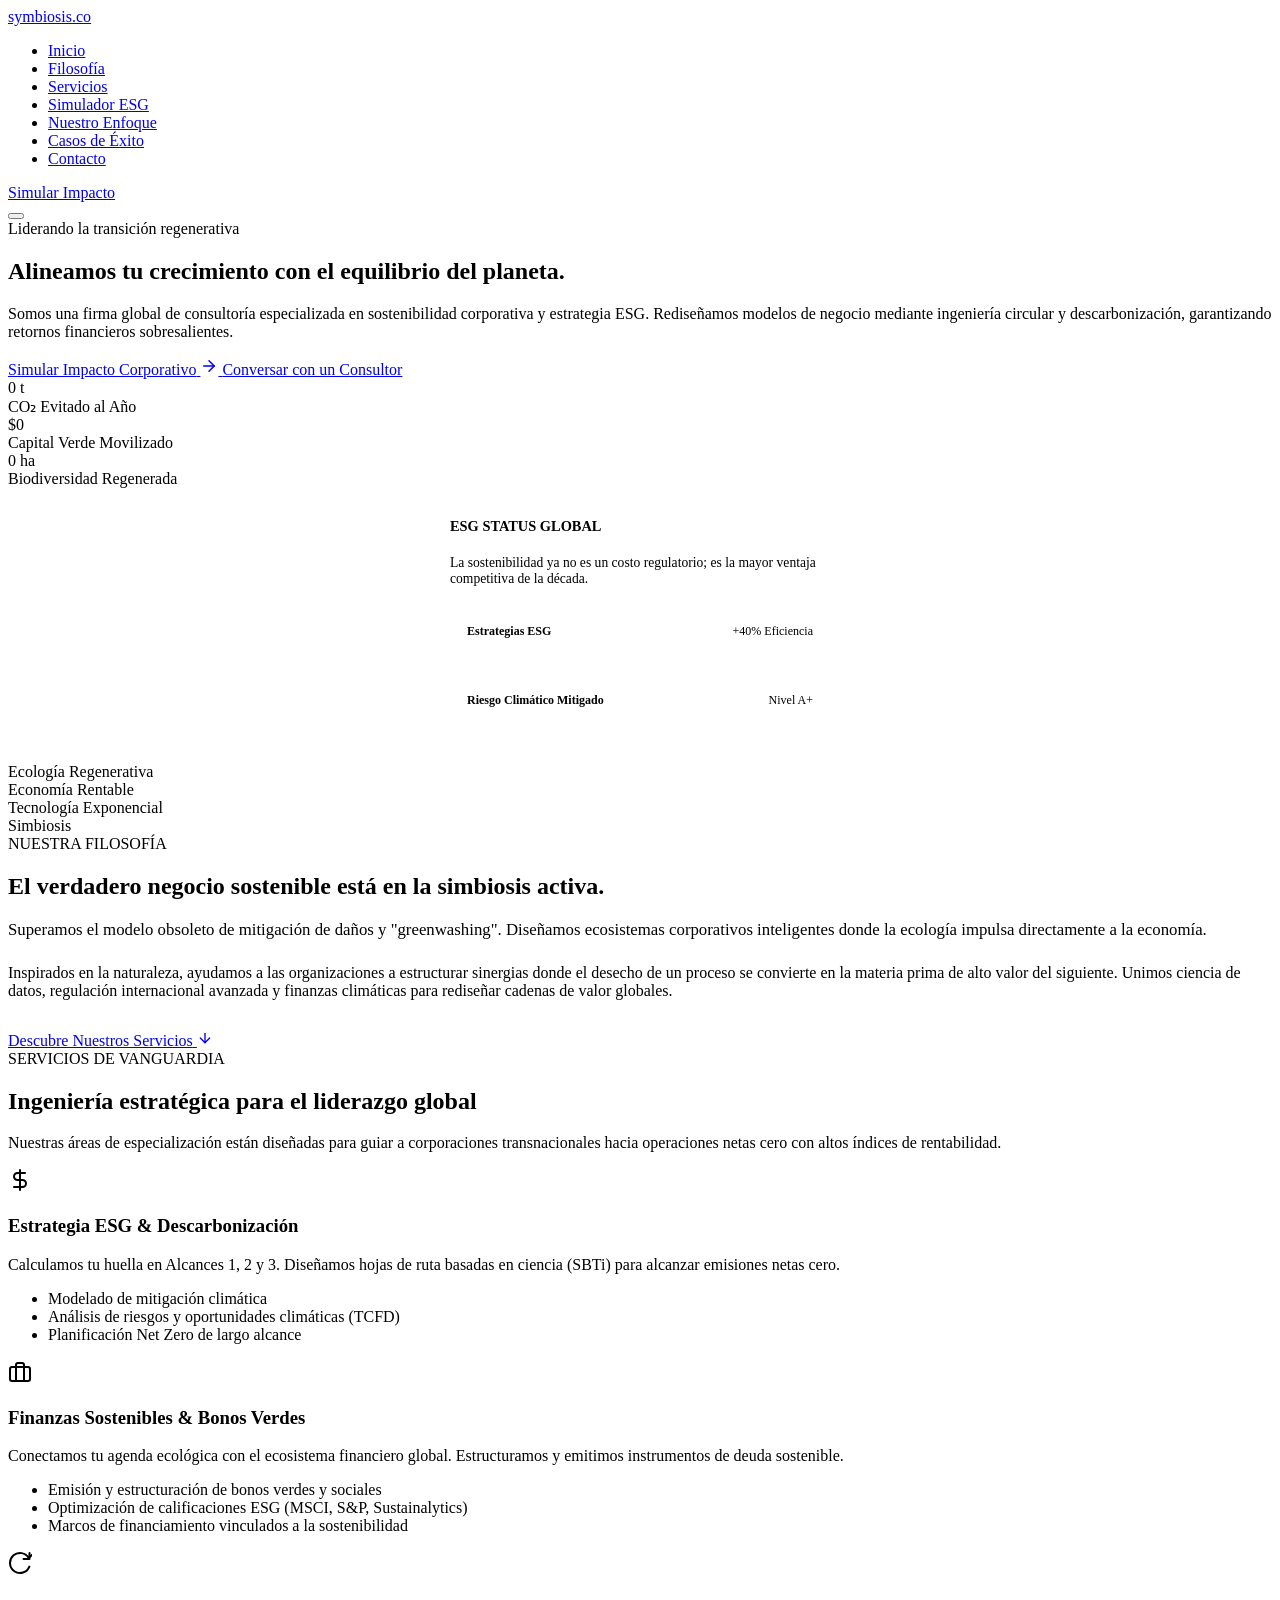
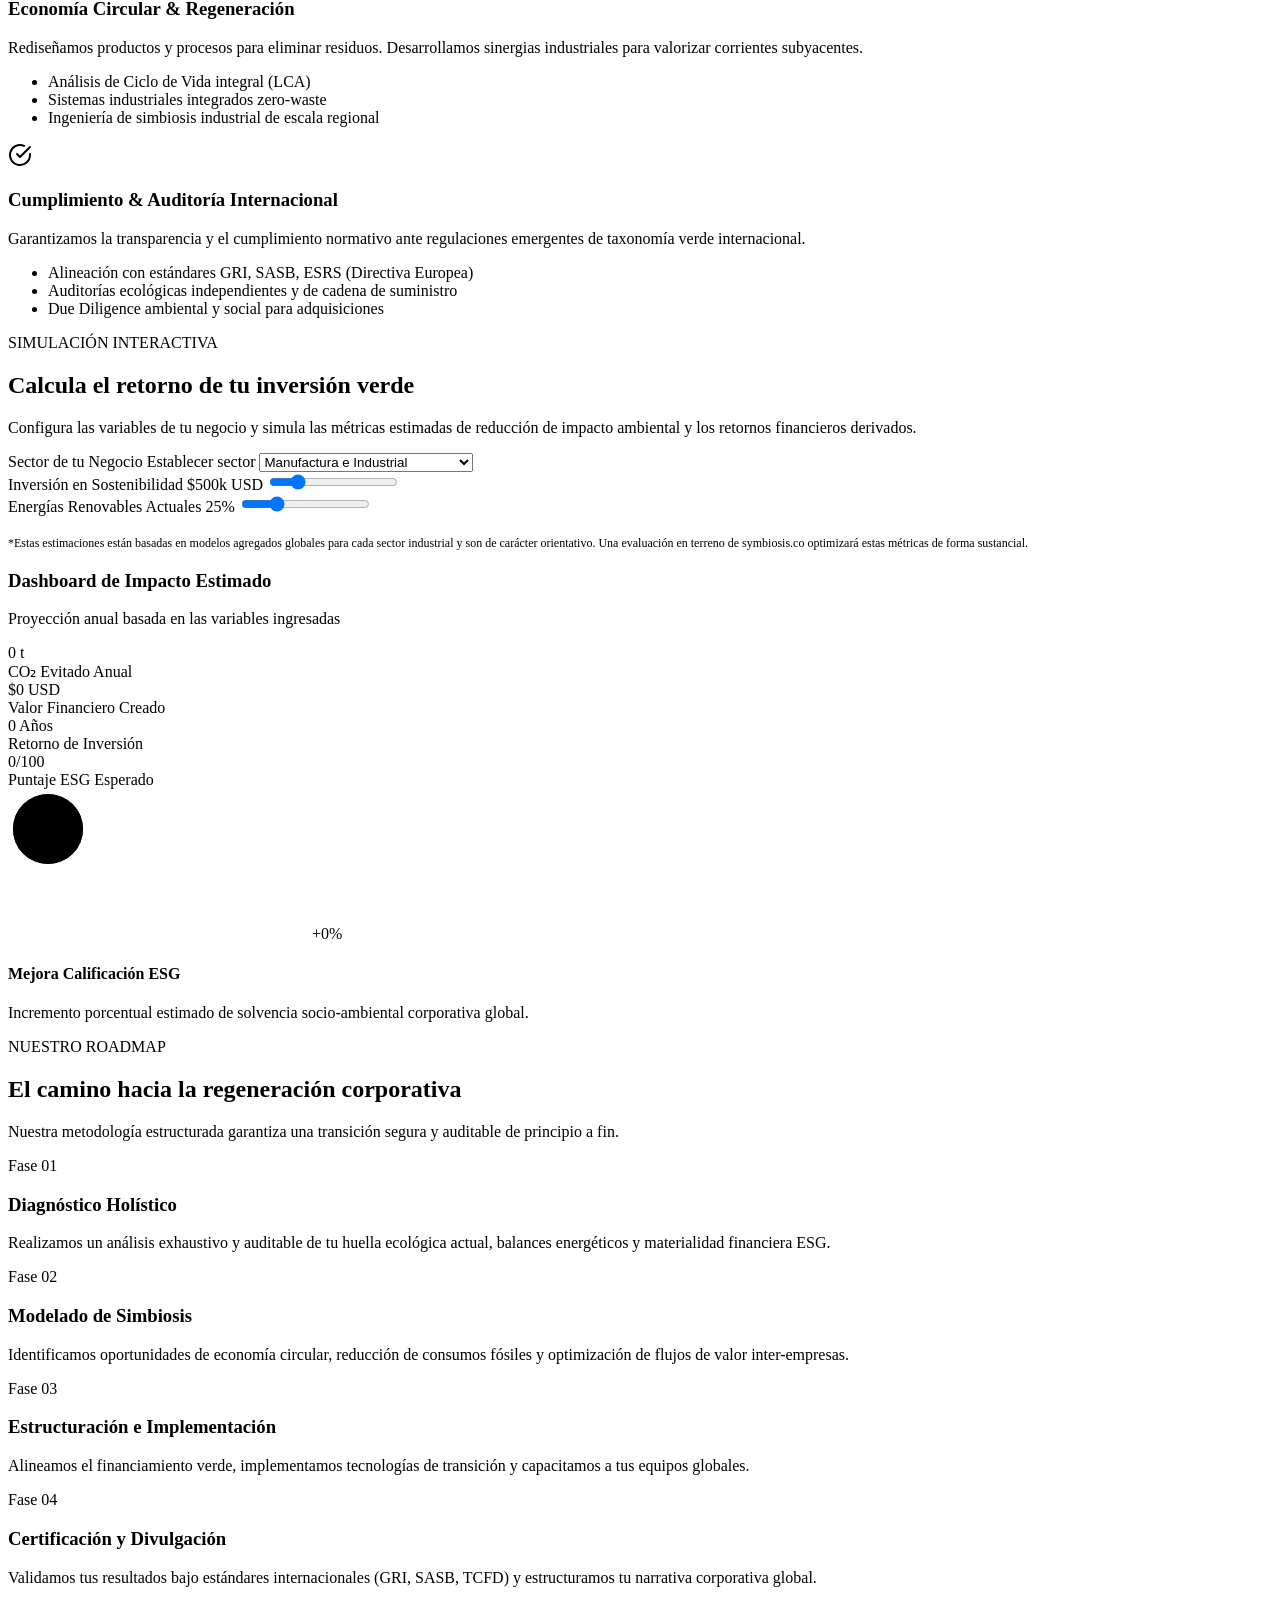
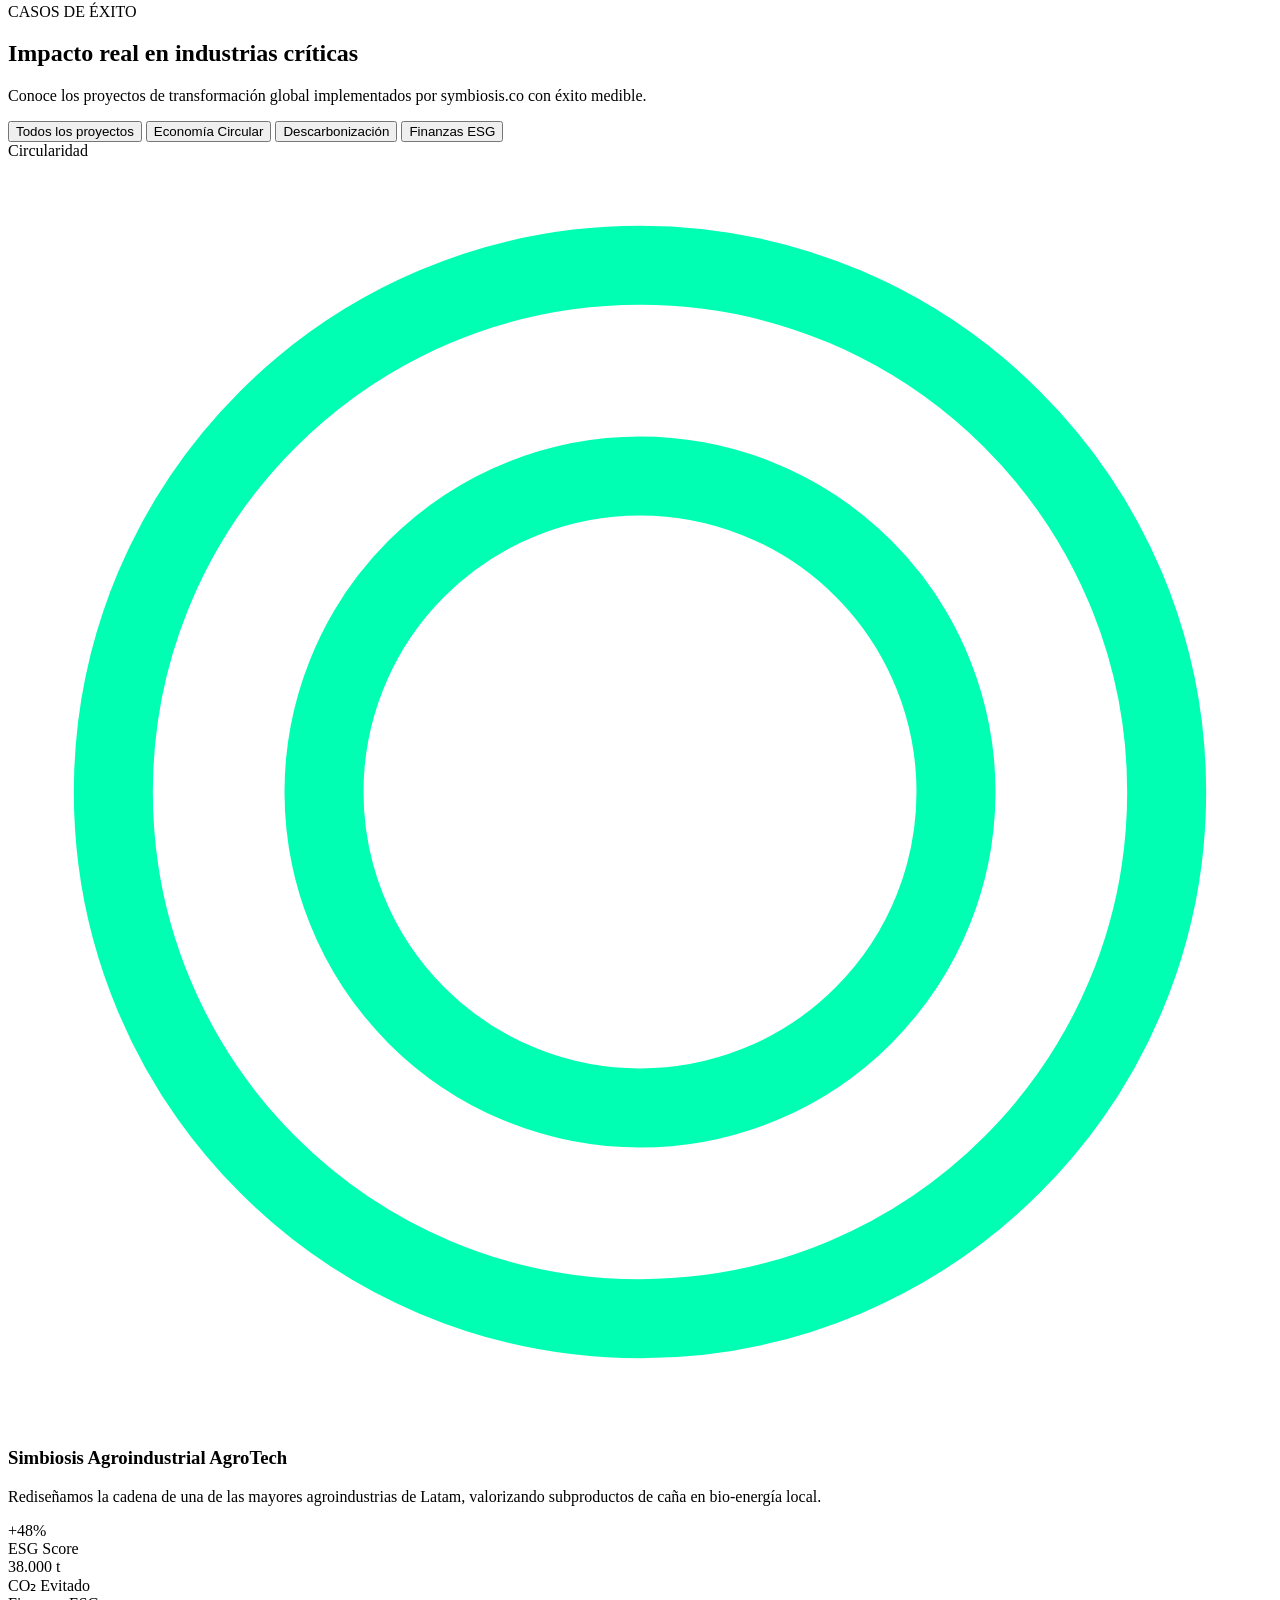
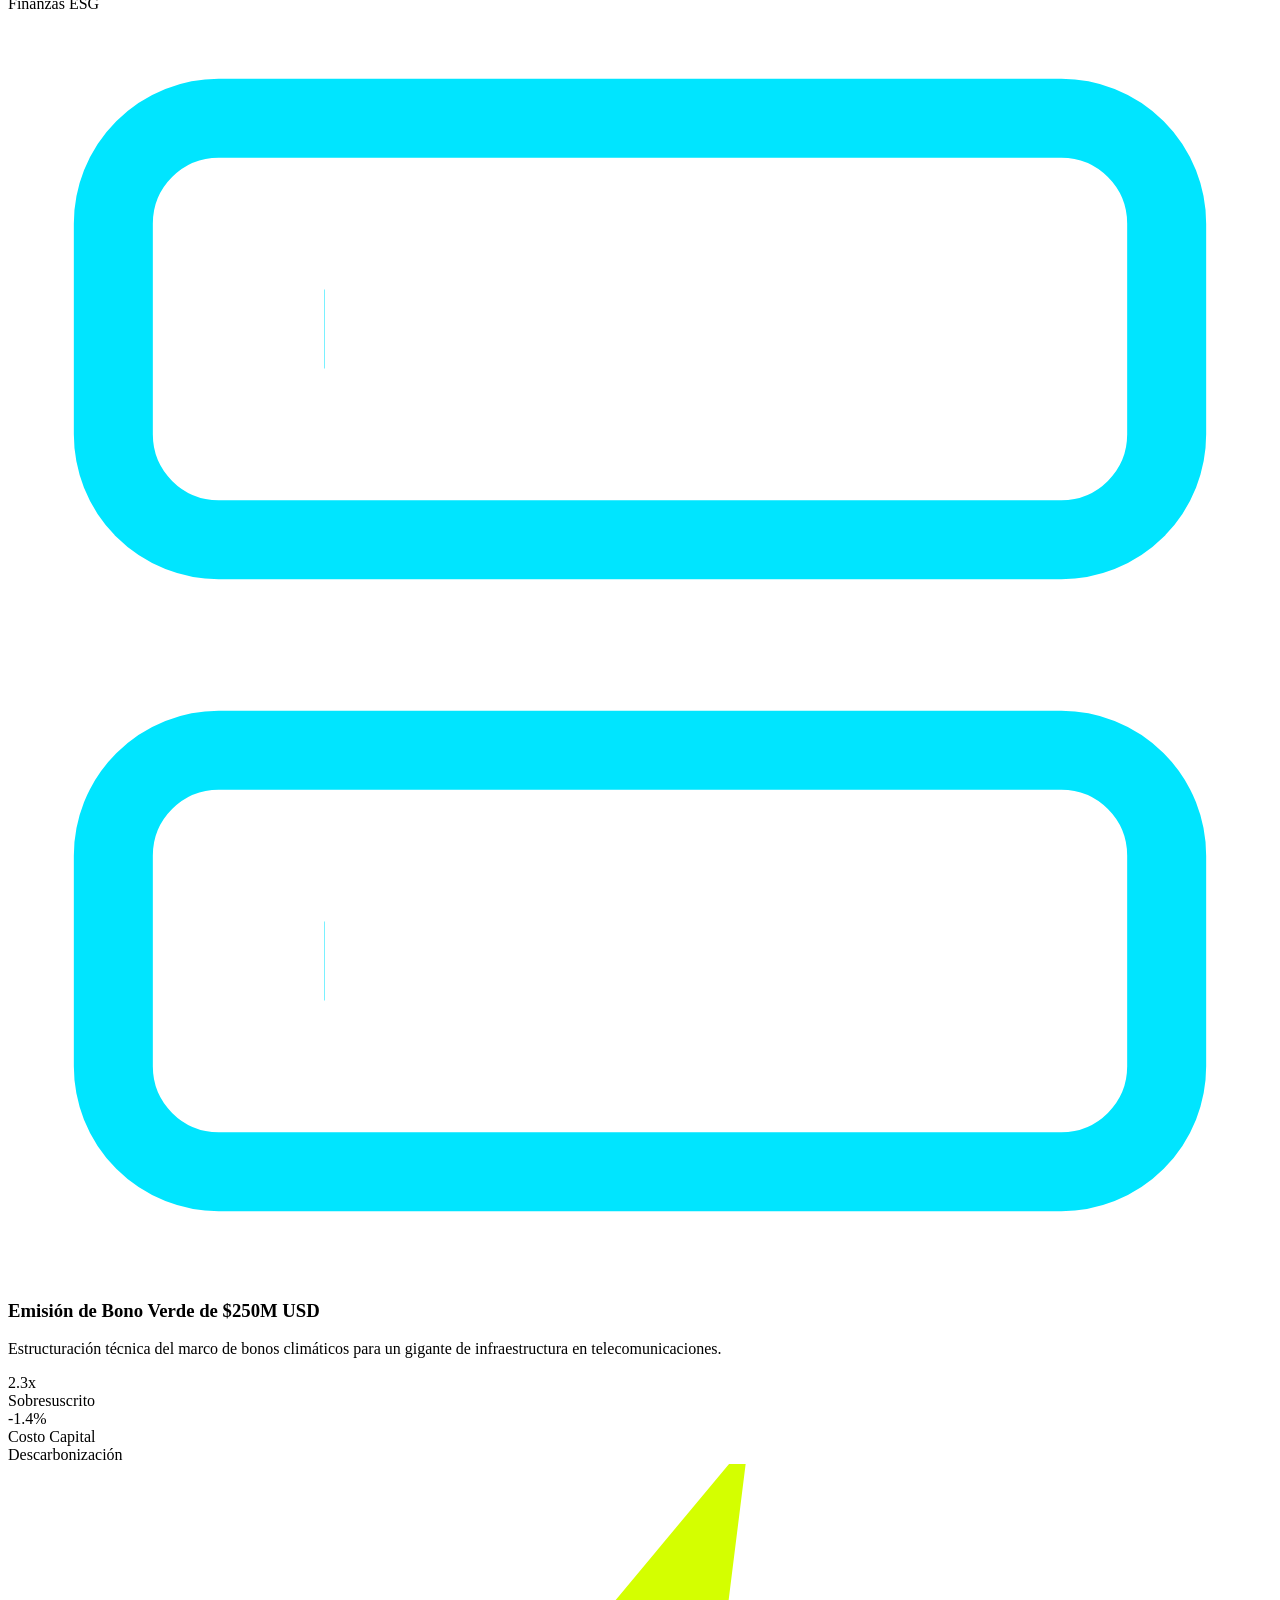
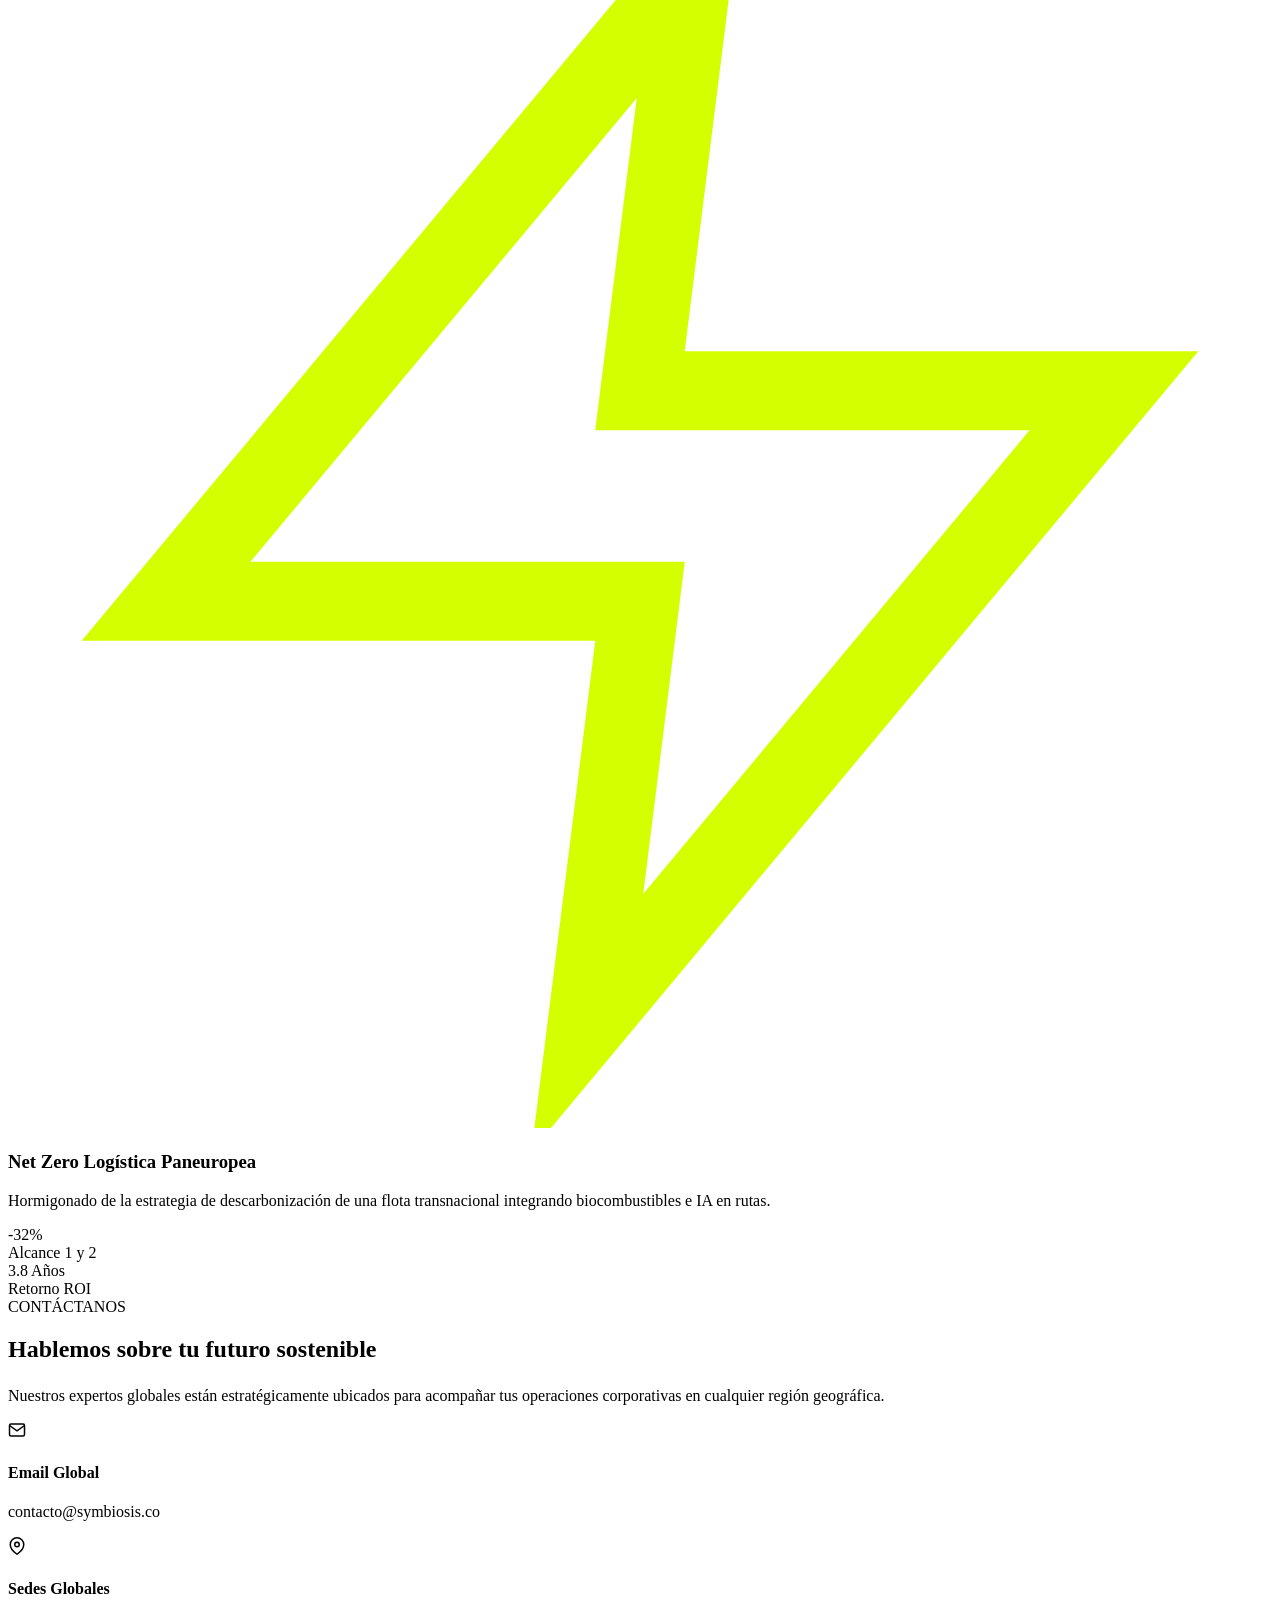
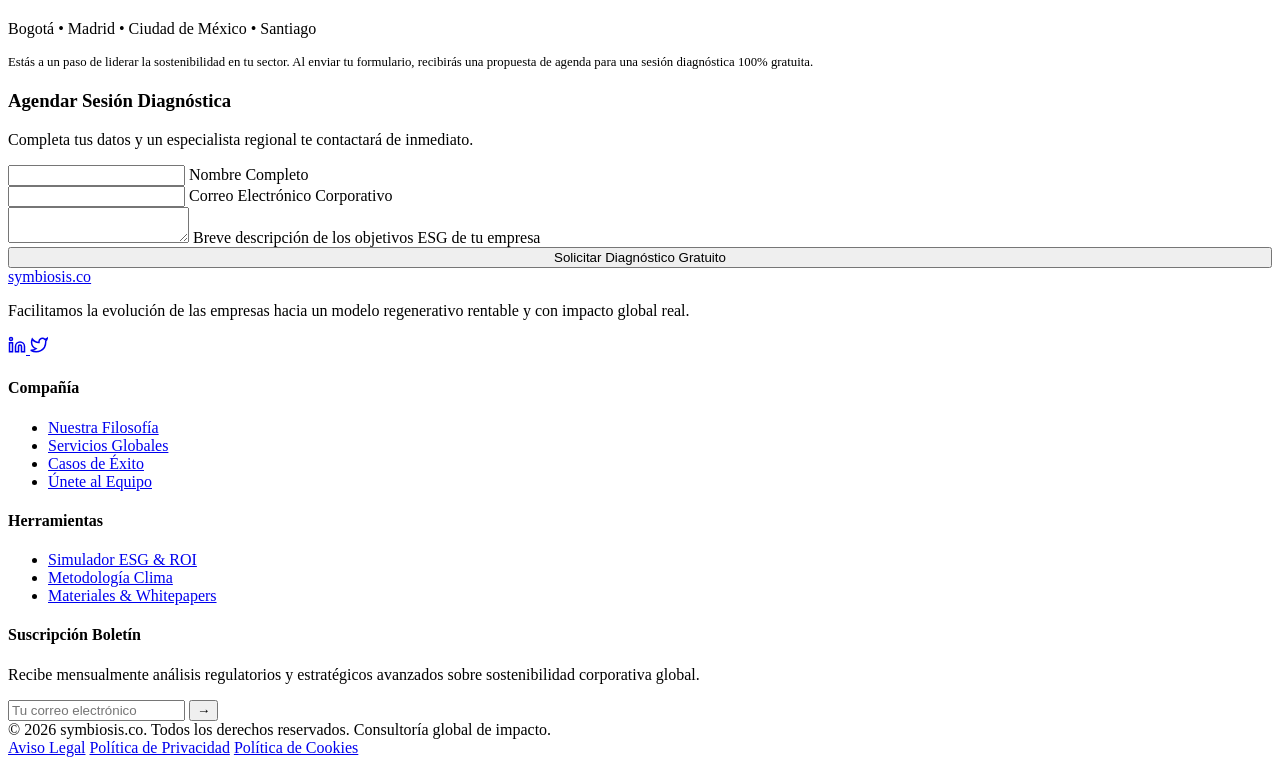
==== index.html @ aa53e1a7 "Carga de index.html via API" ====
<!DOCTYPE html>
<html lang="es">
<head>
    <meta charset="UTF-8">
    <meta name="viewport" content="width=device-width, initial-scale=1.0">
    
    <!-- SEO Meta Tags -->
    <title>symbiosis.co | Consultoría Internacional en Sostenibilidad y Estrategia ESG</title>
    <meta name="description" content="Simbiosis es la consultora internacional líder en sostenibilidad y estrategia ESG. Maximizamos el retorno financiero de tu empresa mientras regeneramos el planeta con soluciones circulares y descarbonización.">
    <meta name="keywords" content="sostenibilidad empresarial, consultoria ESG, descarbonizacion, economia circular, bonos verdes, finanzas sostenibles, huella de carbono, GRI, SASB">
    <meta name="author" content="symbiosis.co">
    <meta name="robots" content="index, follow">

    <!-- Open Graph / Facebook -->
    <meta property="og:type" content="website">
    <meta property="og:url" content="https://symbiosis.co/">
    <meta property="og:title" content="symbiosis.co | Consultoría Internacional en Sostenibilidad y Estrategia ESG">
    <meta property="og:description" content="Alineamos el éxito financiero con el equilibrio ecológico a través de consultoría de sostenibilidad premium, descarbonización y economía circular para empresas líderes.">
    <meta property="og:image" content="images/hero-bg.png">

    <!-- Twitter -->
    <meta property="twitter:card" content="summary_large_image">
    <meta property="twitter:url" content="https://symbiosis.co/">
    <meta property="twitter:title" content="symbiosis.co | Consultoría Internacional en Sostenibilidad y Estrategia ESG">
    <meta property="twitter:description" content="Alineamos el éxito financiero con el equilibrio ecológico a través de consultoría de sostenibilidad premium, descarbonización y economía circular para empresas líderes.">
    <meta property="twitter:image" content="images/hero-bg.png">

    <!-- Stylesheets -->
    <link rel="stylesheet" href="css/style.css">
</head>
<body>

    <!-- Glow background accents for immersive dark mode design -->
    <div class="glow-blur" style="top: 10%; left: -5%;"></div>
    <div class="glow-blur glow-cyan" style="top: 40%; right: -5%;"></div>
    <div class="glow-blur" style="top: 75%; left: 10%;"></div>

    <!-- ==========================================
         HEADER / NAVIGATION
         ========================================== -->
    <header class="header">
        <div class="nav-container">
            <!-- Brand Logo -->
            <a href="#inicio" class="logo" id="nav-logo">
                <div class="logo-icon"></div>
                <div class="logo-text">symbiosis<span>.co</span></div>
            </a>

            <!-- Navigation Links -->
            <nav>
                <ul class="nav-menu">
                    <li><a href="#inicio" class="nav-link active">Inicio</a></li>
                    <li><a href="#filosofia" class="nav-link">Filosofía</a></li>
                    <li><a href="#servicios" class="nav-link">Servicios</a></li>
                    <li><a href="#simulador" class="nav-link">Simulador ESG</a></li>
                    <li><a href="#roadmap" class="nav-link">Nuestro Enfoque</a></li>
                    <li><a href="#casos" class="nav-link">Casos de Éxito</a></li>
                    <li><a href="#contacto" class="nav-link">Contacto</a></li>
                </ul>
            </nav>

            <!-- Actions CTA -->
            <div class="nav-actions">
                <a href="#simulador" class="btn btn-primary btn-nav">Simular Impacto</a>
            </div>

            <!-- Hamburger menu (Mobile toggle) -->
            <button class="menu-toggle" aria-label="Abrir menú de navegación">
                <span></span>
                <span></span>
                <span></span>
            </button>
        </div>
    </header>

    <!-- ==========================================
         HERO SECTION
         ========================================== -->
    <section id="inicio" class="hero">
        <div class="hero-bg"></div>
        <div class="container">
            <div class="hero-grid">
                
                <div class="hero-content">
                    <div class="section-tag">Liderando la transición regenerativa</div>
                    <h1 class="hero-title">Alineamos tu <span>crecimiento</span> con el equilibrio del planeta.</h1>
                    <p class="hero-description">
                        Somos una firma global de consultoría especializada en sostenibilidad corporativa y estrategia ESG. Rediseñamos modelos de negocio mediante ingeniería circular y descarbonización, garantizando retornos financieros sobresalientes.
                    </p>
                    <div class="hero-buttons">
                        <a href="#simulador" class="btn btn-primary">
                            <span>Simular Impacto Corporativo</span>
                            <svg width="18" height="18" viewBox="0 0 24 24" fill="none" stroke="currentColor" stroke-width="2" stroke-linecap="round" stroke-linejoin="round"><line x1="5" y1="12" x2="19" y2="12"></line><polyline points="12 5 19 12 12 19"></polyline></svg>
                        </a>
                        <a href="#contacto" class="btn btn-secondary">Conversar con un Consultor</a>
                    </div>

                    <!-- Real-Time Impact Counters -->
                    <div class="impact-ticker">
                        <div class="ticker-item">
                            <div class="ticker-number" id="count-co2">0 t</div>
                            <div class="ticker-label">CO₂ Evitado al Año</div>
                        </div>
                        <div class="ticker-item">
                            <div class="ticker-number" id="count-invest">$0</div>
                            <div class="ticker-label">Capital Verde Movilizado</div>
                        </div>
                        <div class="ticker-item">
                            <div class="ticker-number" id="count-hectares">0 ha</div>
                            <div class="ticker-label">Biodiversidad Regenerada</div>
                        </div>
                    </div>
                </div>

                <!-- Decorative elements showing a premium, elegant structural capsule -->
                <div style="display: flex; justify-content: center; position: relative;">
                    <div class="glass-card" style="width: 100%; max-width: 380px; padding: 30px; border-color: rgba(0, 255, 179, 0.2);">
                        <div style="display: flex; justify-content: space-between; align-items: center; margin-bottom: 20px;">
                            <span style="font-family: var(--font-subtitle); font-weight: 700; color: var(--primary); font-size: 0.9rem; text-transform: uppercase;">ESG Status Global</span>
                            <span style="width: 8px; height: 8px; background-color: var(--primary); border-radius: 50%; box-shadow: 0 0 10px var(--primary);"></span>
                        </div>
                        <p style="font-size: 0.85rem; margin-bottom: 20px; color: var(--text-muted);">
                            La sostenibilidad ya no es un costo regulatorio; es la mayor ventaja competitiva de la década.
                        </p>
                        <div style="background: rgba(255, 255, 255, 0.02); border: 1px solid rgba(255, 255, 255, 0.05); padding: 16px; border-radius: var(--radius-sm); margin-bottom: 12px;">
                            <div style="display: flex; justify-content: space-between; font-size: 0.75rem; margin-bottom: 4px;">
                                <span style="font-weight: 600;">Estrategias ESG</span>
                                <span style="color: var(--primary);">+40% Eficiencia</span>
                            </div>
                            <div style="height: 4px; background: rgba(255, 255, 255, 0.1); border-radius: 2px;">
                                <div style="height: 100%; width: 85%; background: var(--primary); border-radius: 2px;"></div>
                            </div>
                        </div>
                        <div style="background: rgba(255, 255, 255, 0.02); border: 1px solid rgba(255, 255, 255, 0.05); padding: 16px; border-radius: var(--radius-sm);">
                            <div style="display: flex; justify-content: space-between; font-size: 0.75rem; margin-bottom: 4px;">
                                <span style="font-weight: 600;">Riesgo Climático Mitigado</span>
                                <span style="color: var(--secondary);">Nivel A+</span>
                            </div>
                            <div style="height: 4px; background: rgba(255, 255, 255, 0.1); border-radius: 2px;">
                                <div style="height: 100%; width: 92%; background: var(--secondary); border-radius: 2px;"></div>
                            </div>
                        </div>
                    </div>
                </div>

            </div>
        </div>
    </section>

    <!-- ==========================================
         PHILOSOPHY SECTION
         ========================================== -->
    <section id="filosofia" class="philosophy">
        <div class="container">
            <div class="philosophy-grid">
                
                <!-- Interactive Diagram Grid Column -->
                <div class="philosophy-media">
                    <div class="symbiosis-diagram">
                        <div class="diagram-circle circle-eco">
                            Ecología
                            <span>Regenerativa</span>
                        </div>
                        <div class="diagram-circle circle-econ">
                            Economía
                            <span>Rentable</span>
                        </div>
                        <div class="diagram-circle circle-tech">
                            Tecnología
                            <span>Exponencial</span>
                        </div>
                        <div class="diagram-center">Simbiosis</div>
                    </div>
                </div>

                <!-- Text Content Column -->
                <div>
                    <div class="section-tag">NUESTRA FILOSOFÍA</div>
                    <h2 class="section-title">El verdadero negocio sostenible está en la <span>simbiosis activa</span>.</h2>
                    <p style="font-size: 1.05rem; margin-bottom: 24px; color: var(--text-main);">
                        Superamos el modelo obsoleto de mitigación de daños y "greenwashing". Diseñamos ecosistemas corporativos inteligentes donde la ecología impulsa directamente a la economía.
                    </p>
                    <p style="margin-bottom: 30px;">
                        Inspirados en la naturaleza, ayudamos a las organizaciones a estructurar sinergias donde el desecho de un proceso se convierte en la materia prima de alto valor del siguiente. Unimos ciencia de datos, regulación internacional avanzada y finanzas climáticas para rediseñar cadenas de valor globales.
                    </p>
                    <a href="#servicios" class="btn btn-secondary">
                        <span>Descubre Nuestros Servicios</span>
                        <svg width="16" height="16" viewBox="0 0 24 24" fill="none" stroke="currentColor" stroke-width="2" stroke-linecap="round" stroke-linejoin="round"><line x1="12" y1="5" x2="12" y2="19"></line><polyline points="19 12 12 19 5 12"></polyline></svg>
                    </a>
                </div>

            </div>
        </div>
    </section>

    <!-- ==========================================
         SERVICES SECTION
         ========================================== -->
    <section id="servicios" class="services">
        <div class="container">
            <div class="section-header">
                <div class="section-tag">SERVICIOS DE VANGUARDIA</div>
                <h2 class="section-title">Ingeniería estratégica para el <span>liderazgo global</span></h2>
                <p>Nuestras áreas de especialización están diseñadas para guiar a corporaciones transnacionales hacia operaciones netas cero con altos índices de rentabilidad.</p>
            </div>

            <div class="services-grid">
                
                <!-- Service 1 -->
                <div class="glass-card service-card">
                    <div class="service-icon">
                        <svg width="24" height="24" viewBox="0 0 24 24" fill="none" stroke="currentColor" stroke-width="2" stroke-linecap="round" stroke-linejoin="round"><path d="M12 2v20M17 5H9.5a3.5 3.5 0 0 0 0 7h5a3.5 3.5 0 0 1 0 7H6"></path></svg>
                    </div>
                    <h3>Estrategia ESG & Descarbonización</h3>
                    <p>Calculamos tu huella en Alcances 1, 2 y 3. Diseñamos hojas de ruta basadas en ciencia (SBTi) para alcanzar emisiones netas cero.</p>
                    <ul class="service-features">
                        <li>Modelado de mitigación climática</li>
                        <li>Análisis de riesgos y oportunidades climáticas (TCFD)</li>
                        <li>Planificación Net Zero de largo alcance</li>
                    </ul>
                </div>

                <!-- Service 2 -->
                <div class="glass-card service-card">
                    <div class="service-icon">
                        <svg width="24" height="24" viewBox="0 0 24 24" fill="none" stroke="currentColor" stroke-width="2" stroke-linecap="round" stroke-linejoin="round"><rect x="2" y="7" width="20" height="14" rx="2" ry="2"></rect><path d="M16 21V5a2 2 0 0 0-2-2h-4a2 2 0 0 0-2 2v16"></path></svg>
                    </div>
                    <h3>Finanzas Sostenibles & Bonos Verdes</h3>
                    <p>Conectamos tu agenda ecológica con el ecosistema financiero global. Estructuramos y emitimos instrumentos de deuda sostenible.</p>
                    <ul class="service-features">
                        <li>Emisión y estructuración de bonos verdes y sociales</li>
                        <li>Optimización de calificaciones ESG (MSCI, S&P, Sustainalytics)</li>
                        <li>Marcos de financiamiento vinculados a la sostenibilidad</li>
                    </ul>
                </div>

                <!-- Service 3 -->
                <div class="glass-card service-card">
                    <div class="service-icon">
                        <svg width="24" height="24" viewBox="0 0 24 24" fill="none" stroke="currentColor" stroke-width="2" stroke-linecap="round" stroke-linejoin="round"><path d="M21.5 2v6h-6M21.34 15.57a10 10 0 1 1-.57-8.38l5.67-5.67"></path></svg>
                    </div>
                    <h3>Economía Circular & Regeneración</h3>
                    <p>Rediseñamos productos y procesos para eliminar residuos. Desarrollamos sinergias industriales para valorizar corrientes subyacentes.</p>
                    <ul class="service-features">
                        <li>Análisis de Ciclo de Vida integral (LCA)</li>
                        <li>Sistemas industriales integrados zero-waste</li>
                        <li>Ingeniería de simbiosis industrial de escala regional</li>
                    </ul>
                </div>

                <!-- Service 4 -->
                <div class="glass-card service-card">
                    <div class="service-icon">
                        <svg width="24" height="24" viewBox="0 0 24 24" fill="none" stroke="currentColor" stroke-width="2" stroke-linecap="round" stroke-linejoin="round"><path d="M22 11.08V12a10 10 0 1 1-5.93-9.14"></path><polyline points="22 4 12 14.01 9 11.01"></polyline></svg>
                    </div>
                    <h3>Cumplimiento & Auditoría Internacional</h3>
                    <p>Garantizamos la transparencia y el cumplimiento normativo ante regulaciones emergentes de taxonomía verde internacional.</p>
                    <ul class="service-features">
                        <li>Alineación con estándares GRI, SASB, ESRS (Directiva Europea)</li>
                        <li>Auditorías ecológicas independientes y de cadena de suministro</li>
                        <li>Due Diligence ambiental y social para adquisiciones</li>
                    </ul>
                </div>

            </div>
        </div>
    </section>

    <!-- ==========================================
         ESG INTERACTIVE SIMULATOR SECTION
         ========================================== -->
    <section id="simulador" class="simulator">
        <div class="container">
            <div class="section-header">
                <div class="section-tag">SIMULACIÓN INTERACTIVA</div>
                <h2 class="section-title">Calcula el retorno de tu <span>inversión verde</span></h2>
                <p>Configura las variables de tu negocio y simula las métricas estimadas de reducción de impacto ambiental y los retornos financieros derivados.</p>
            </div>

            <div class="simulator-container">
                
                <!-- Controls Column -->
                <div class="sim-controls">
                    
                    <!-- Control 1: Industry Select -->
                    <div class="sim-group">
                        <label class="sim-label" for="sim-sector">
                            <span>Sector de tu Negocio</span>
                            <span>Establecer sector</span>
                        </label>
                        <select id="sim-sector" class="sim-select">
                            <option value="manufacturing">Agroindustria & Alimentos</option>
                            <option value="technology">Tecnología & Servicios de Datos</option>
                            <option value="agriculture" selected>Manufactura e Industrial</option>
                            <option value="finance">Banca & Servicios Financieros</option>
                        </select>
                    </div>

                    <!-- Control 2: Annual Budget Slider -->
                    <div class="sim-group">
                        <label class="sim-label" for="sim-presupuesto">
                            <span>Inversión en Sostenibilidad</span>
                            <span id="val-presupuesto">$500k USD</span>
                        </label>
                        <input type="range" id="sim-presupuesto" min="50000" max="2500000" step="50000" value="500000" class="sim-slider">
                    </div>

                    <!-- Control 3: Current Renewable percentage -->
                    <div class="sim-group">
                        <label class="sim-label" for="sim-energia">
                            <span>Energías Renovables Actuales</span>
                            <span id="val-energia">25%</span>
                        </label>
                        <input type="range" id="sim-energia" min="0" max="100" step="5" value="25" class="sim-slider">
                    </div>

                    <p style="font-size: 0.75rem; color: var(--text-muted); margin-top: 20px;">
                        *Estas estimaciones están basadas en modelos agregados globales para cada sector industrial y son de carácter orientativo. Una evaluación en terreno de symbiosis.co optimizará estas métricas de forma sustancial.
                    </p>
                </div>

                <!-- Dashboard Outputs Column -->
                <div class="sim-results">
                    <div class="dashboard-card">
                        
                        <div class="dash-header">
                            <h3>Dashboard de Impacto Estimado</h3>
                            <p>Proyección anual basada en las variables ingresadas</p>
                        </div>

                        <!-- Results Grid -->
                        <div class="dash-grid">
                            <div class="dash-item">
                                <div class="dash-val" id="res-co2">0 t</div>
                                <div class="dash-lbl">CO₂ Evitado Anual</div>
                            </div>
                            <div class="dash-item">
                                <div class="dash-val dash-val-accent" id="res-roi">$0 USD</div>
                                <div class="dash-lbl">Valor Financiero Creado</div>
                            </div>
                            <div class="dash-item">
                                <div class="dash-val" id="res-payback">0 Años</div>
                                <div class="dash-lbl">Retorno de Inversión</div>
                            </div>
                            <div class="dash-item">
                                <div class="dash-val dash-val-accent" id="res-esg">0/100</div>
                                <div class="dash-lbl">Puntaje ESG Esperado</div>
                            </div>
                        </div>

                        <!-- Radial visual indicator -->
                        <div class="dash-graph-container">
                            <div class="radial-progress">
                                <svg>
                                    <circle class="radial-bg" cx="40" cy="40" r="35"></circle>
                                    <circle class="radial-fg" id="radial-progress-circle" cx="40" cy="40" r="35" stroke-dasharray="219.9" stroke-dashoffset="100"></circle>
                                </svg>
                                <span class="radial-text" id="radial-value">+0%</span>
                            </div>
                            <div class="radial-desc">
                                <h4>Mejora Calificación ESG</h4>
                                <p>Incremento porcentual estimado de solvencia socio-ambiental corporativa global.</p>
                            </div>
                        </div>

                    </div>
                </div>

            </div>
        </div>
    </section>

    <!-- ==========================================
         METHODOLOGY SECTION
         ========================================== -->
    <section id="roadmap" class="methodology">
        <div class="container">
            <div class="section-header">
                <div class="section-tag">NUESTRO ROADMAP</div>
                <h2 class="section-title">El camino hacia la <span>regeneración corporativa</span></h2>
                <p>Nuestra metodología estructurada garantiza una transición segura y auditable de principio a fin.</p>
            </div>

            <div class="roadmap">
                
                <!-- Step 1 -->
                <div class="roadmap-step">
                    <span class="step-num">Fase 01</span>
                    <div class="step-card">
                        <h3>Diagnóstico Holístico</h3>
                        <p>Realizamos un análisis exhaustivo y auditable de tu huella ecológica actual, balances energéticos y materialidad financiera ESG.</p>
                    </div>
                </div>

                <!-- Step 2 -->
                <div class="roadmap-step">
                    <span class="step-num">Fase 02</span>
                    <div class="step-card">
                        <h3>Modelado de Simbiosis</h3>
                        <p>Identificamos oportunidades de economía circular, reducción de consumos fósiles y optimización de flujos de valor inter-empresas.</p>
                    </div>
                </div>

                <!-- Step 3 -->
                <div class="roadmap-step">
                    <span class="step-num">Fase 03</span>
                    <div class="step-card">
                        <h3>Estructuración e Implementación</h3>
                        <p>Alineamos el financiamiento verde, implementamos tecnologías de transición y capacitamos a tus equipos globales.</p>
                    </div>
                </div>

                <!-- Step 4 -->
                <div class="roadmap-step">
                    <span class="step-num">Fase 04</span>
                    <div class="step-card">
                        <h3>Certificación y Divulgación</h3>
                        <p>Validamos tus resultados bajo estándares internacionales (GRI, SASB, TCFD) y estructuramos tu narrativa corporativa global.</p>
                    </div>
                </div>

            </div>
        </div>
    </section>

    <!-- ==========================================
         CASE STUDIES SECTION
         ========================================== -->
    <section id="casos" class="cases">
        <div class="container">
            <div class="section-header">
                <div class="section-tag">CASOS DE ÉXITO</div>
                <h2 class="section-title">Impacto real en <span>industrias críticas</span></h2>
                <p>Conoce los proyectos de transformación global implementados por symbiosis.co con éxito medible.</p>
            </div>

            <!-- Portfolio filter buttons -->
            <div class="portfolio-filter">
                <button class="filter-btn active" data-filter="all">Todos los proyectos</button>
                <button class="filter-btn" data-filter="circular">Economía Circular</button>
                <button class="filter-btn" data-filter="descarbonizacion">Descarbonización</button>
                <button class="filter-btn" data-filter="finanzas">Finanzas ESG</button>
            </div>

            <div class="cases-grid">
                
                <!-- Case 1 -->
                <div class="glass-card case-card" data-category="circular">
                    <div class="case-image">
                        <span class="case-tag">Circularidad</span>
                        <!-- Custom Inline SVG decoration -->
                        <svg viewBox="0 0 24 24" fill="none" stroke="#00ffb3" stroke-width="1.5"><path d="M12 22c5.523 0 10-4.477 10-10S17.523 2 12 2 2 6.477 2 12s4.477 10 10 10z"></path><path d="M12 18a6 6 0 1 0 0-12 6 6 0 0 0 0 12z"></path></svg>
                    </div>
                    <div class="case-body">
                        <h3>Simbiosis Agroindustrial AgroTech</h3>
                        <p>Rediseñamos la cadena de una de las mayores agroindustrias de Latam, valorizando subproductos de caña en bio-energía local.</p>
                        <div class="case-stats">
                            <div>
                                <div class="case-stat-val">+48%</div>
                                <div class="case-stat-lbl">ESG Score</div>
                            </div>
                            <div>
                                <div class="case-stat-val">38.000 t</div>
                                <div class="case-stat-lbl">CO₂ Evitado</div>
                            </div>
                        </div>
                    </div>
                </div>

                <!-- Case 2 -->
                <div class="glass-card case-card" data-category="finanzas">
                    <div class="case-image">
                        <span class="case-tag">Finanzas ESG</span>
                        <svg viewBox="0 0 24 24" fill="none" stroke="#00e5ff" stroke-width="1.5"><rect x="2" y="2" width="20" height="8" rx="2" ry="2"></rect><rect x="2" y="14" width="20" height="8" rx="2" ry="2"></rect><line x1="6" y1="6" x2="6.01" y2="6"></line><line x1="6" y1="18" x2="6.01" y2="18"></line></svg>
                    </div>
                    <div class="case-body">
                        <h3>Emisión de Bono Verde de $250M USD</h3>
                        <p>Estructuración técnica del marco de bonos climáticos para un gigante de infraestructura en telecomunicaciones.</p>
                        <div class="case-stats">
                            <div>
                                <div class="case-stat-val">2.3x</div>
                                <div class="case-stat-lbl">Sobresuscrito</div>
                            </div>
                            <div>
                                <div class="case-stat-val">-1.4%</div>
                                <div class="case-stat-lbl">Costo Capital</div>
                            </div>
                        </div>
                    </div>
                </div>

                <!-- Case 3 -->
                <div class="glass-card case-card" data-category="descarbonizacion">
                    <div class="case-image">
                        <span class="case-tag">Descarbonización</span>
                        <svg viewBox="0 0 24 24" fill="none" stroke="#d4ff00" stroke-width="1.5"><path d="M13 2L3 14h9l-1 8 10-12h-9l1-8z"></path></svg>
                    </div>
                    <div class="case-body">
                        <h3>Net Zero Logística Paneuropea</h3>
                        <p>Hormigonado de la estrategia de descarbonización de una flota transnacional integrando biocombustibles e IA en rutas.</p>
                        <div class="case-stats">
                            <div>
                                <div class="case-stat-val">-32%</div>
                                <div class="case-stat-lbl">Alcance 1 y 2</div>
                            </div>
                            <div>
                                <div class="case-stat-val">3.8 Años</div>
                                <div class="case-stat-lbl">Retorno ROI</div>
                            </div>
                        </div>
                    </div>
                </div>

            </div>
        </div>
    </section>

    <!-- ==========================================
         CONTACT & NEWSLETTER SECTION
         ========================================== -->
    <section id="contacto" class="contact">
        <div class="container">
            <div class="contact-grid">
                
                <!-- Left Column: Contact details -->
                <div class="contact-info">
                    <div>
                        <div class="section-tag">CONTÁCTANOS</div>
                        <h2 class="section-title" style="margin-bottom: 24px;">Hablemos sobre tu <span>futuro sostenible</span></h2>
                        <p>Nuestros expertos globales están estratégicamente ubicados para acompañar tus operaciones corporativas en cualquier región geográfica.</p>
                    </div>

                    <div class="contact-details">
                        
                        <div class="info-item">
                            <div class="info-icon">
                                <svg width="18" height="18" viewBox="0 0 24 24" fill="none" stroke="currentColor" stroke-width="2"><path d="M4 4h16c1.1 0 2 .9 2 2v12c0 1.1-.9 2-2 2H4c-1.1 0-2-.9-2-2V6c0-1.1.9-2 2-2z"></path><polyline points="22,6 12,13 2,6"></polyline></svg>
                            </div>
                            <div class="info-text">
                                <h4>Email Global</h4>
                                <p>contacto@symbiosis.co</p>
                            </div>
                        </div>

                        <div class="info-item">
                            <div class="info-icon">
                                <svg width="18" height="18" viewBox="0 0 24 24" fill="none" stroke="currentColor" stroke-width="2"><path d="M21 10c0 7-9 13-9 13s-9-6-9-13a9 9 0 0 1 18 0z"></path><circle cx="12" cy="10" r="3"></circle></svg>
                            </div>
                            <div class="info-text">
                                <h4>Sedes Globales</h4>
                                <p>Bogotá • Madrid • Ciudad de México • Santiago</p>
                            </div>
                        </div>

                    </div>
                    
                    <p style="font-size: 0.8rem; color: var(--text-muted); line-height: 1.4;">
                        Estás a un paso de liderar la sostenibilidad en tu sector. Al enviar tu formulario, recibirás una propuesta de agenda para una sesión diagnóstica 100% gratuita.
                    </p>
                </div>

                <!-- Right Column: Interactive Form -->
                <div>
                    <div class="contact-form-container">
                        <h3 class="form-title">Agendar Sesión Diagnóstica</h3>
                        <p class="form-desc">Completa tus datos y un especialista regional te contactará de inmediato.</p>
                        
                        <form id="contact-form" novalidate>
                            
                            <!-- Input: Name -->
                            <div class="form-group">
                                <input type="text" id="form-name" class="form-control" placeholder=" " required minlength="3">
                                <label class="form-label" for="form-name">Nombre Completo</label>
                            </div>

                            <!-- Input: Email -->
                            <div class="form-group">
                                <input type="email" id="form-email" class="form-control" placeholder=" " required>
                                <label class="form-label" for="form-email">Correo Electrónico Corporativo</label>
                            </div>

                            <!-- Input: Message -->
                            <div class="form-group">
                                <textarea id="form-message" class="form-control" placeholder=" " required minlength="10"></textarea>
                                <label class="form-label" for="form-message">Breve descripción de los objetivos ESG de tu empresa</label>
                            </div>

                            <button type="submit" class="btn btn-primary" style="width: 100%;">
                                <span>Solicitar Diagnóstico Gratuito</span>
                            </button>

                            <!-- Form Feedback area -->
                            <div id="form-feedback" class="form-feedback"></div>

                        </form>
                    </div>
                </div>

            </div>
        </div>
    </section>

    <!-- ==========================================
         FOOTER
         ========================================== -->
    <footer class="footer">
        <div class="container">
            <div class="footer-grid">
                
                <!-- Brand information -->
                <div class="footer-brand">
                    <a href="#inicio" class="logo" style="margin-bottom: 20px;">
                        <div class="logo-icon"></div>
                        <div class="logo-text">symbiosis<span>.co</span></div>
                    </a>
                    <p>Facilitamos la evolución de las empresas hacia un modelo regenerativo rentable y con impacto global real.</p>
                    <div class="social-links">
                        <a href="https://linkedin.com" class="social-link" aria-label="LinkedIn" target="_blank" rel="noopener">
                            <svg width="18" height="18" viewBox="0 0 24 24" fill="none" stroke="currentColor" stroke-width="2"><path d="M16 8a6 6 0 0 1 6 6v7h-4v-7a2 2 0 0 0-2-2 2 2 0 0 0-2 2v7h-4v-7a6 6 0 0 1 6-6z"></path><rect x="2" y="9" width="4" height="12"></rect><circle cx="4" cy="4" r="2"></circle></svg>
                        </a>
                        <a href="https://twitter.com" class="social-link" aria-label="Twitter" target="_blank" rel="noopener">
                            <svg width="18" height="18" viewBox="0 0 24 24" fill="none" stroke="currentColor" stroke-width="2"><path d="M23 3a10.9 10.9 0 0 1-3.14 1.53 4.48 4.48 0 0 0-7.86 3v1A10.66 10.66 0 0 1 3 4s-4 9 5 13a11.64 11.64 0 0 1-7 2c9 5 20 0 20-11.5a4.5 4.5 0 0 0-.08-.83A7.72 7.72 0 0 0 23 3z"></path></svg>
                        </a>
                    </div>
                </div>

                <!-- Footer Column: Company -->
                <div class="footer-col">
                    <h4>Compañía</h4>
                    <ul class="footer-links">
                        <li><a href="#filosofia">Nuestra Filosofía</a></li>
                        <li><a href="#servicios">Servicios Globales</a></li>
                        <li><a href="#casos">Casos de Éxito</a></li>
                        <li><a href="#contacto">Únete al Equipo</a></li>
                    </ul>
                </div>

                <!-- Footer Column: Tools -->
                <div class="footer-col">
                    <h4>Herramientas</h4>
                    <ul class="footer-links">
                        <li><a href="#simulador">Simulador ESG & ROI</a></li>
                        <li><a href="#roadmap">Metodología Clima</a></li>
                        <li><a href="#inicio">Materiales & Whitepapers</a></li>
                    </ul>
                </div>

                <!-- Footer Column: Newsletter -->
                <div class="footer-col footer-newsletter">
                    <h4>Suscripción Boletín</h4>
                    <p>Recibe mensualmente análisis regulatorios y estratégicos avanzados sobre sostenibilidad corporativa global.</p>
                    <form class="newsletter-form" onsubmit="event.preventDefault(); alert('¡Gracias por suscribirte a Symbiosis Insights!'); this.reset();">
                        <input type="email" placeholder="Tu correo electrónico" class="newsletter-input" required>
                        <button type="submit" class="btn btn-primary btn-newsletter">
                            <span>→</span>
                        </button>
                    </form>
                </div>

            </div>

            <!-- Footer Legal details -->
            <div class="footer-bottom">
                <div>&copy; 2026 symbiosis.co. Todos los derechos reservados. Consultoría global de impacto.</div>
                <div class="footer-bottom-links">
                    <a href="#inicio">Aviso Legal</a>
                    <a href="#inicio">Política de Privacidad</a>
                    <a href="#inicio">Política de Cookies</a>
                </div>
            </div>
        </div>
    </footer>

    <!-- Scripts -->
    <script src="js/main.js"></script>
</body>
</html>
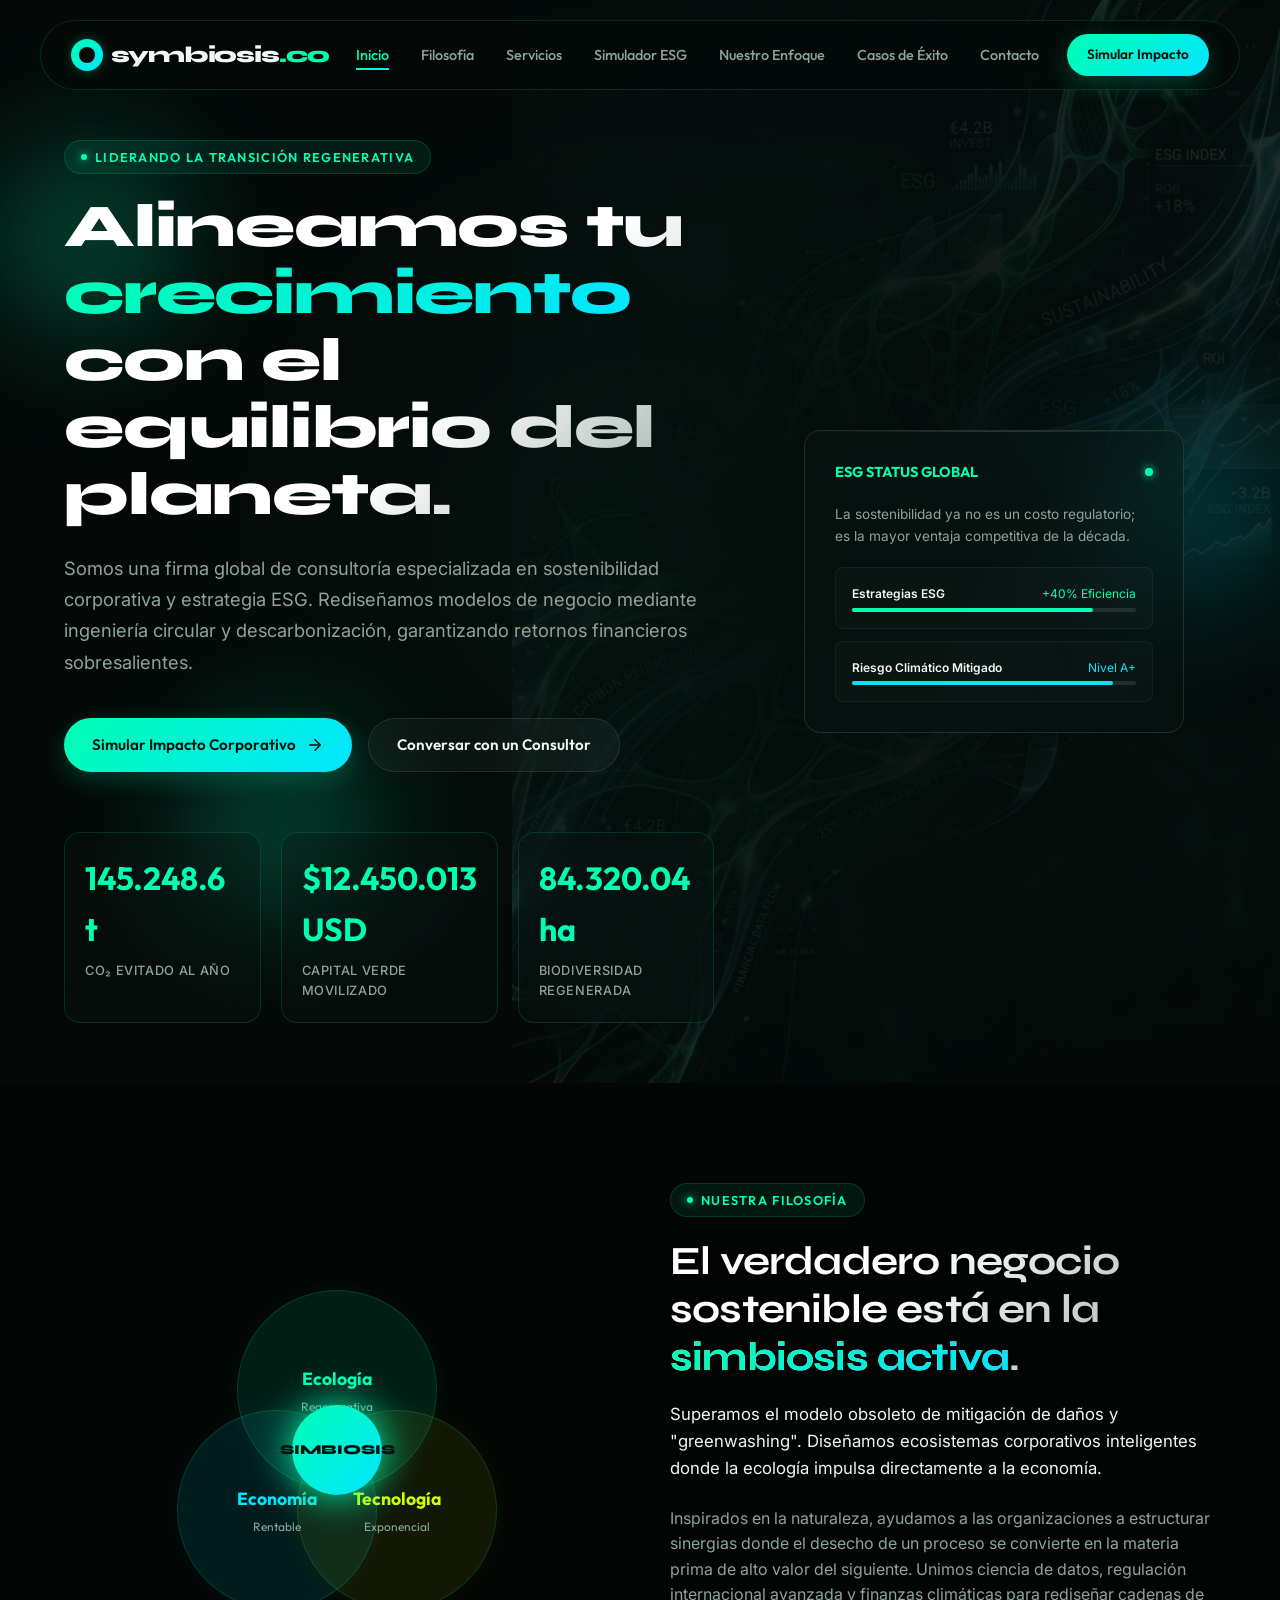
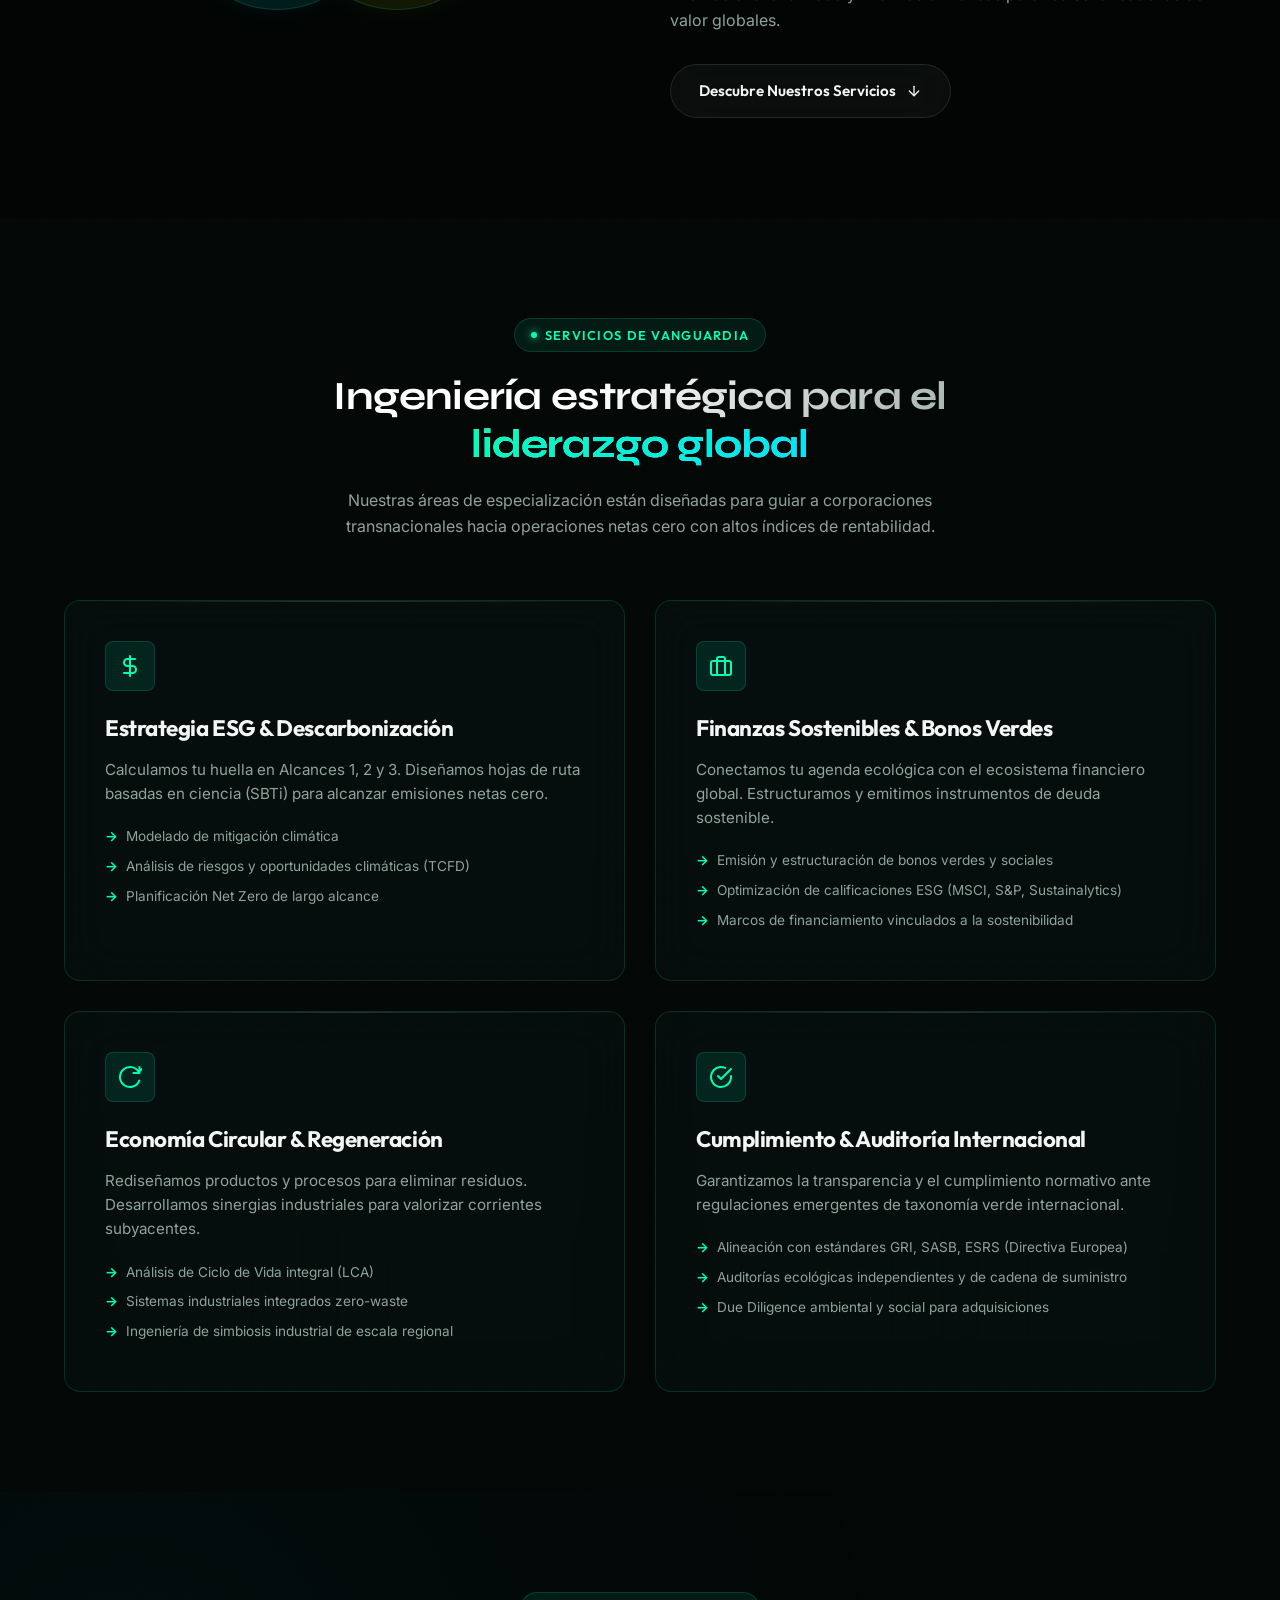
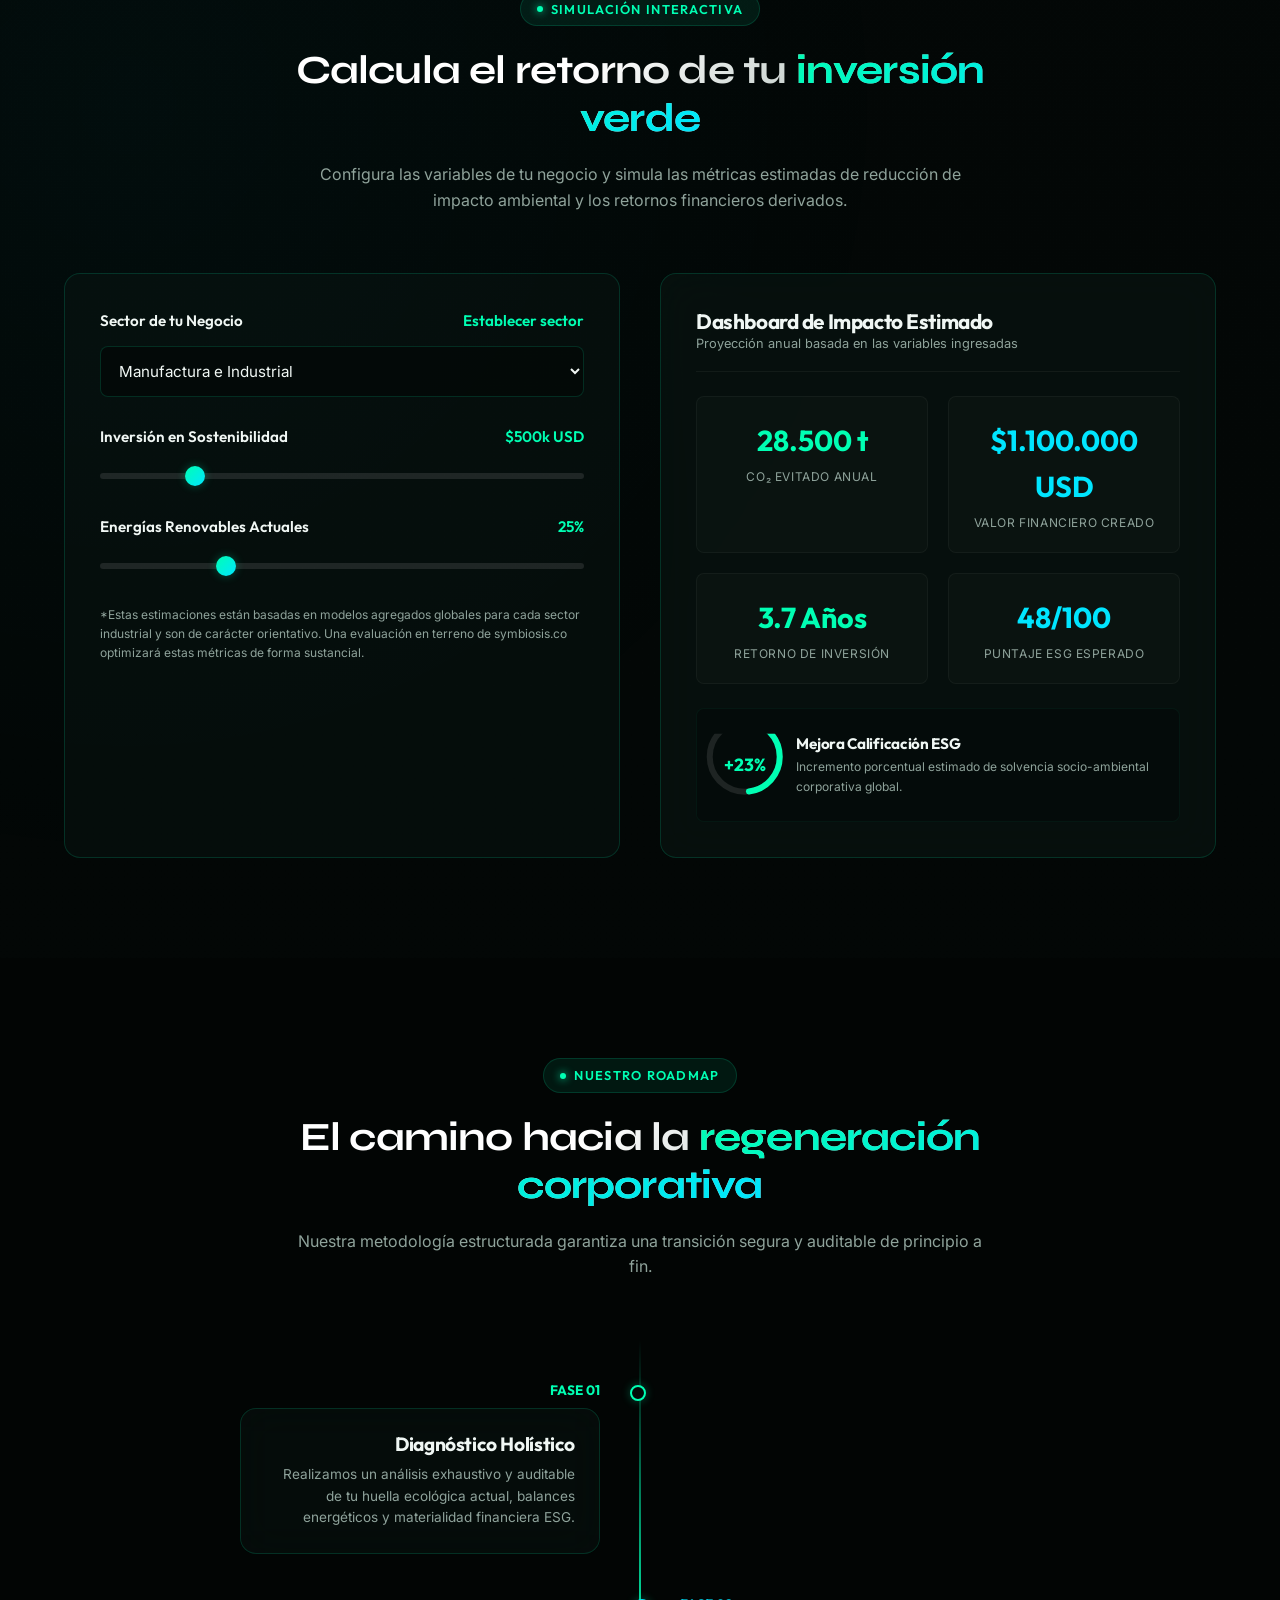
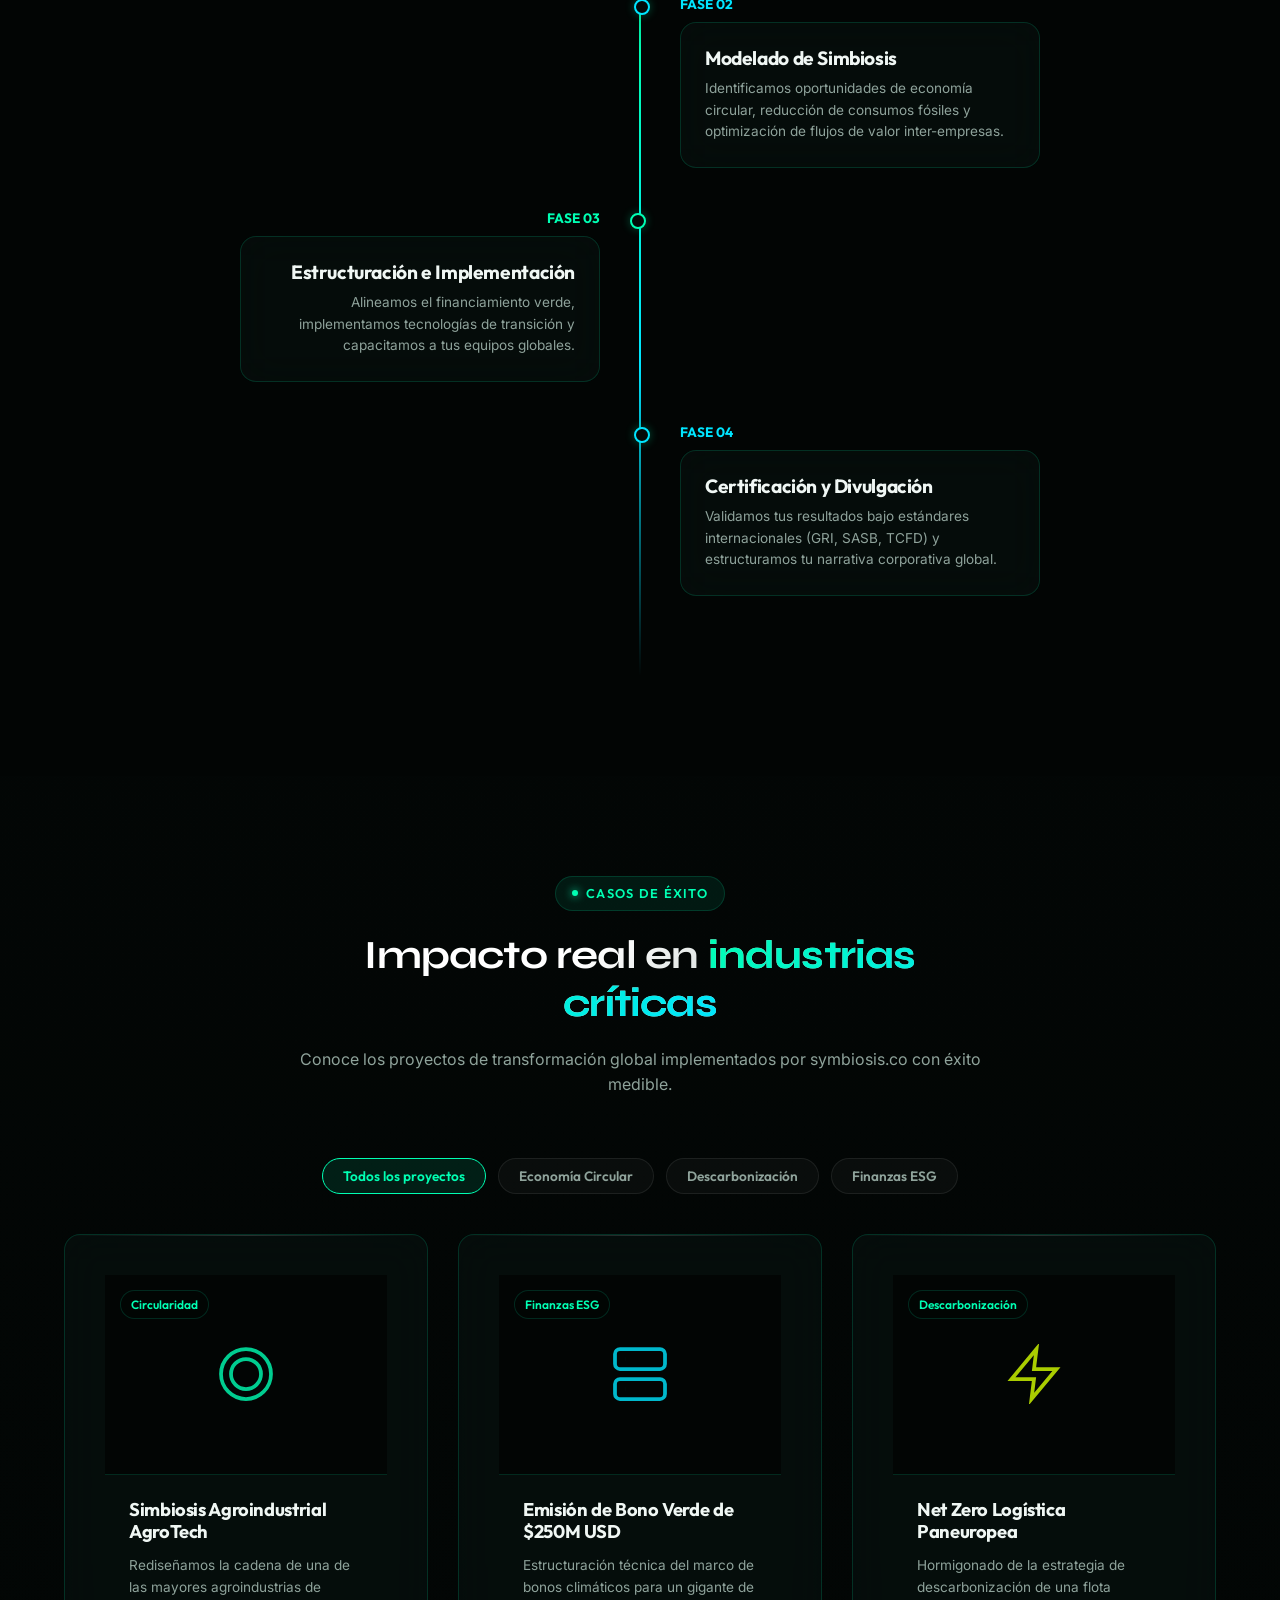
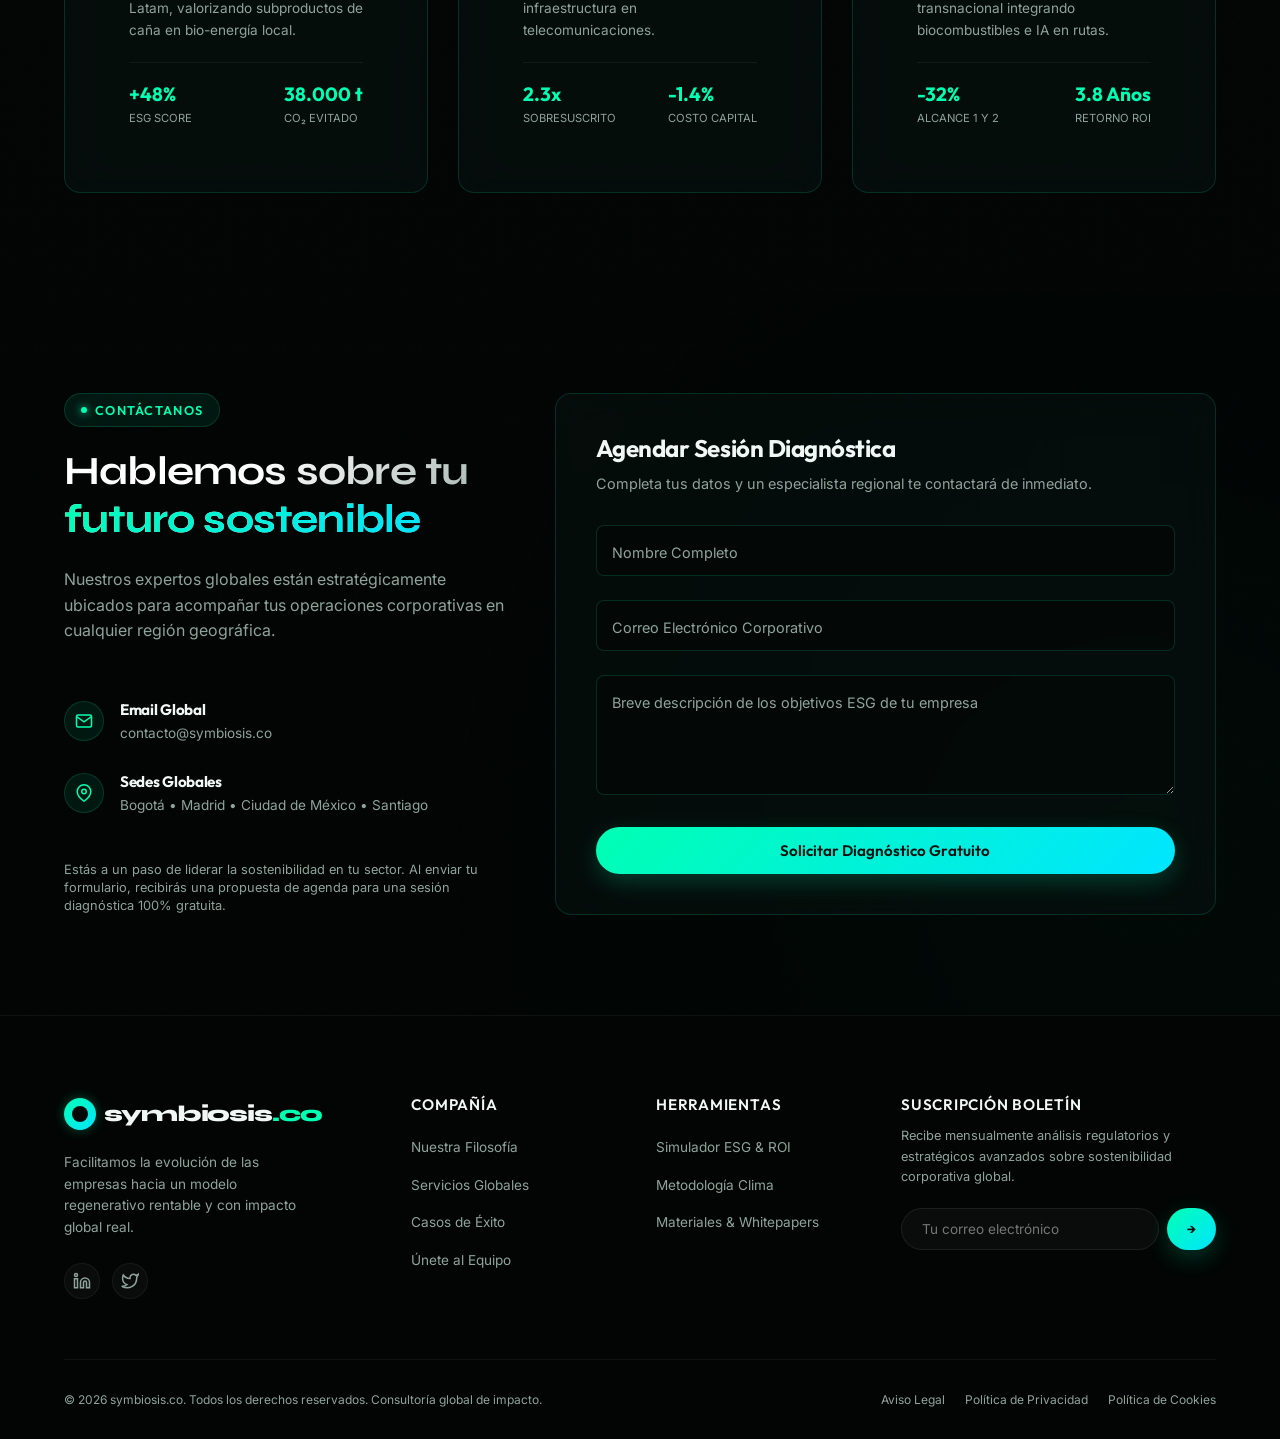
==== commit f2bfb8f0: "Carga de index.html via API" ====
--- a/index.html
+++ b/index.html
@@ -114,7 +114,7 @@
 
                 <!-- Decorative elements showing a premium, elegant structural capsule -->
                 <div style="display: flex; justify-content: center; position: relative;">
-                    <div class="glass-card" style="width: 100%; max-width: 380px; padding: 30px; border-color: rgba(0, 255, 179, 0.2);">
+                    <div class="glass-card" style="width: 100%; max-width: 380px; padding: 30px; border-color: rgba(184, 146, 106, 0.2);">
                         <div style="display: flex; justify-content: space-between; align-items: center; margin-bottom: 20px;">
                             <span style="font-family: var(--font-subtitle); font-weight: 700; color: var(--primary); font-size: 0.9rem; text-transform: uppercase;">ESG Status Global</span>
                             <span style="width: 8px; height: 8px; background-color: var(--primary); border-radius: 50%; box-shadow: 0 0 10px var(--primary);"></span>
--- a/css/style.css
+++ b/css/style.css
@@ -0,0 +1,1462 @@
+/* ==========================================================================
+   DESIGN SYSTEM & CUSTOM STYLES FOR SYMBIOSIS.CO
+   ========================================================================== */
+
+/* Import Google Fonts */
+@import url('https://fonts.googleapis.com/css2?family=Inter:wght@300;400;500;600;700&family=Outfit:wght@300;400;500;600;700;800&family=Syne:wght@500;700;800&display=swap');
+
+/* --- Custom Properties / CSS Variables --- */
+:root {
+    /* Color Palette */
+    --bg-color: #040908;
+    --bg-darker: #020504;
+    --bg-card: rgba(10, 24, 20, 0.45);
+    --bg-card-hover: rgba(15, 36, 30, 0.65);
+    --primary: #00ffb3;
+    --primary-rgb: 0, 255, 179;
+    --primary-glow: rgba(0, 255, 179, 0.3);
+    --secondary: #00e5ff;
+    --secondary-rgb: 0, 229, 255;
+    --secondary-glow: rgba(0, 229, 255, 0.25);
+    --accent: #d4ff00;
+    
+    --text-main: #f0f7f4;
+    --text-muted: #8fa39b;
+    --text-dark: #07120e;
+    
+    --border-color: rgba(0, 255, 179, 0.15);
+    --border-hover: rgba(0, 255, 179, 0.4);
+    
+    /* Gradients */
+    --gradient-primary: linear-gradient(135deg, var(--primary) 0%, var(--secondary) 100%);
+    --gradient-glow: linear-gradient(90deg, var(--primary), var(--secondary));
+    --gradient-dark: linear-gradient(180deg, var(--bg-color) 0%, var(--bg-darker) 100%);
+    
+    /* Typography */
+    --font-title: 'Syne', sans-serif;
+    --font-subtitle: 'Outfit', sans-serif;
+    --font-body: 'Inter', sans-serif;
+    
+    /* UI tokens */
+    --radius-sm: 8px;
+    --radius-md: 16px;
+    --radius-lg: 24px;
+    --transition-smooth: all 0.4s cubic-bezier(0.16, 1, 0.3, 1);
+    --transition-fast: all 0.2s ease;
+    --glass-blur: blur(20px);
+}
+
+/* --- Base & Reset --- */
+* {
+    margin: 0;
+    padding: 0;
+    box-sizing: border-box;
+}
+
+html {
+    scroll-behavior: smooth;
+    font-size: 16px;
+}
+
+body {
+    background-color: var(--bg-color);
+    background-image: var(--gradient-dark);
+    color: var(--text-main);
+    font-family: var(--font-body);
+    line-height: 1.6;
+    overflow-x: hidden;
+    -webkit-font-smoothing: antialiased;
+}
+
+/* Custom Scrollbar */
+::-webkit-scrollbar {
+    width: 8px;
+}
+::-webkit-scrollbar-track {
+    background: var(--bg-darker);
+}
+::-webkit-scrollbar-thumb {
+    background: rgba(0, 255, 179, 0.2);
+    border-radius: 4px;
+}
+::-webkit-scrollbar-thumb:hover {
+    background: var(--primary);
+}
+
+/* --- Typography & Global Elements --- */
+h1, h2, h3, h4, h5, h6 {
+    font-family: var(--font-title);
+    font-weight: 700;
+    letter-spacing: -0.02em;
+    line-height: 1.2;
+}
+
+p {
+    font-family: var(--font-body);
+    font-weight: 400;
+    color: var(--text-muted);
+}
+
+a {
+    color: inherit;
+    text-decoration: none;
+    transition: var(--transition-fast);
+}
+
+img {
+    max-width: 100%;
+    height: auto;
+    display: block;
+}
+
+section {
+    position: relative;
+    padding: 100px 0;
+}
+
+.container {
+    width: 100%;
+    max-width: 1200px;
+    margin: 0 auto;
+    padding: 0 24px;
+}
+
+/* --- Reusable Components --- */
+
+/* Glow Effects */
+.glow-blur {
+    position: absolute;
+    width: 300px;
+    height: 300px;
+    border-radius: 50%;
+    background: radial-gradient(circle, var(--primary-glow) 0%, transparent 70%);
+    filter: blur(50px);
+    pointer-events: none;
+    z-index: 0;
+}
+
+.glow-cyan {
+    background: radial-gradient(circle, var(--secondary-glow) 0%, transparent 70%);
+}
+
+/* Section Header */
+.section-header {
+    text-align: center;
+    max-width: 700px;
+    margin: 0 auto 60px;
+    position: relative;
+    z-index: 2;
+}
+
+.section-tag {
+    display: inline-flex;
+    align-items: center;
+    gap: 8px;
+    background: rgba(0, 255, 179, 0.08);
+    border: 1px solid var(--border-color);
+    padding: 6px 16px;
+    border-radius: 100px;
+    font-family: var(--font-subtitle);
+    font-size: 0.8rem;
+    font-weight: 600;
+    text-transform: uppercase;
+    letter-spacing: 0.1em;
+    color: var(--primary);
+    margin-bottom: 20px;
+}
+
+.section-tag::before {
+    content: '';
+    display: inline-block;
+    width: 6px;
+    height: 6px;
+    background-color: var(--primary);
+    border-radius: 50%;
+    box-shadow: 0 0 8px var(--primary);
+}
+
+.section-title {
+    font-size: 2.5rem;
+    margin-bottom: 20px;
+    font-family: var(--font-title);
+    background: linear-gradient(135deg, #ffffff 40%, var(--text-muted) 100%);
+    -webkit-background-clip: text;
+    -webkit-text-fill-color: transparent;
+}
+
+.section-title span {
+    background: var(--gradient-primary);
+    -webkit-background-clip: text;
+    -webkit-text-fill-color: transparent;
+}
+
+/* Glassmorphism Cards */
+.glass-card {
+    background: var(--bg-card);
+    backdrop-filter: var(--glass-blur);
+    -webkit-backdrop-filter: var(--glass-blur);
+    border: 1px solid var(--border-color);
+    border-radius: var(--radius-md);
+    padding: 40px;
+    position: relative;
+    overflow: hidden;
+    transition: var(--transition-smooth);
+    z-index: 1;
+}
+
+.glass-card::before {
+    content: '';
+    position: absolute;
+    top: 0;
+    left: 0;
+    right: 0;
+    height: 1px;
+    background: linear-gradient(90deg, transparent, rgba(255, 255, 255, 0.15), transparent);
+    z-index: 2;
+}
+
+.glass-card:hover {
+    background: var(--bg-card-hover);
+    border-color: var(--border-hover);
+    transform: translateY(-5px);
+    box-shadow: 0 20px 40px rgba(0, 0, 0, 0.4), 0 0 25px rgba(0, 255, 179, 0.05);
+}
+
+/* Premium Buttons */
+.btn {
+    display: inline-flex;
+    align-items: center;
+    justify-content: center;
+    gap: 10px;
+    font-family: var(--font-subtitle);
+    font-weight: 600;
+    font-size: 0.95rem;
+    padding: 14px 28px;
+    border-radius: 100px;
+    cursor: pointer;
+    transition: var(--transition-smooth);
+    position: relative;
+    overflow: hidden;
+    z-index: 1;
+}
+
+.btn-primary {
+    background: var(--gradient-primary);
+    color: var(--text-dark);
+    border: none;
+    box-shadow: 0 8px 24px rgba(0, 255, 179, 0.2);
+}
+
+.btn-primary::after {
+    content: '';
+    position: absolute;
+    top: 0;
+    left: 0;
+    width: 100%;
+    height: 100%;
+    background: linear-gradient(135deg, var(--secondary) 0%, var(--primary) 100%);
+    opacity: 0;
+    z-index: -1;
+    transition: var(--transition-smooth);
+}
+
+.btn-primary:hover {
+    box-shadow: 0 12px 30px rgba(0, 255, 179, 0.4), 0 0 20px rgba(0, 229, 255, 0.2);
+    transform: translateY(-2px);
+}
+
+.btn-primary:hover::after {
+    opacity: 1;
+}
+
+.btn-secondary {
+    background: rgba(255, 255, 255, 0.04);
+    color: var(--text-main);
+    border: 1px solid rgba(255, 255, 255, 0.1);
+    backdrop-filter: var(--glass-blur);
+}
+
+.btn-secondary:hover {
+    background: rgba(255, 255, 255, 0.08);
+    border-color: var(--primary);
+    color: var(--primary);
+    box-shadow: 0 0 15px rgba(0, 255, 179, 0.1);
+    transform: translateY(-2px);
+}
+
+/* ==========================================================================
+   SECTIONS STYLING
+   ========================================================================== */
+
+/* --- Header / Navigation --- */
+.header {
+    position: fixed;
+    top: 20px;
+    left: 50%;
+    transform: translateX(-50%);
+    width: calc(100% - 40px);
+    max-width: 1200px;
+    height: 70px;
+    background: rgba(4, 9, 8, 0.6);
+    backdrop-filter: var(--glass-blur);
+    -webkit-backdrop-filter: var(--glass-blur);
+    border: 1px solid var(--border-color);
+    border-radius: 100px;
+    z-index: 1000;
+    transition: var(--transition-smooth);
+}
+
+.header.scrolled {
+    top: 0;
+    width: 100%;
+    height: 65px;
+    border-radius: 0;
+    border-left: none;
+    border-right: none;
+    border-top: none;
+    background: rgba(2, 5, 4, 0.85);
+}
+
+.header .nav-container {
+    display: flex;
+    justify-content: space-between;
+    align-items: center;
+    height: 100%;
+    padding: 0 30px;
+}
+
+.logo {
+    display: flex;
+    align-items: center;
+    gap: 8px;
+    font-family: var(--font-title);
+    font-size: 1.4rem;
+    font-weight: 800;
+    color: var(--text-main);
+}
+
+.logo-icon {
+    display: flex;
+    align-items: center;
+    justify-content: center;
+    width: 32px;
+    height: 32px;
+    background: var(--gradient-primary);
+    border-radius: 50%;
+    box-shadow: 0 0 12px var(--primary-glow);
+    position: relative;
+}
+
+.logo-icon::after {
+    content: '';
+    width: 16px;
+    height: 16px;
+    background: var(--bg-color);
+    border-radius: 50%;
+}
+
+.logo-text {
+    letter-spacing: -0.05em;
+}
+
+.logo-text span {
+    color: var(--primary);
+}
+
+/* Nav Menu */
+.nav-menu {
+    display: flex;
+    align-items: center;
+    gap: 32px;
+    list-style: none;
+}
+
+.nav-link {
+    font-family: var(--font-subtitle);
+    font-size: 0.9rem;
+    font-weight: 500;
+    color: var(--text-muted);
+    position: relative;
+    padding: 6px 0;
+}
+
+.nav-link::after {
+    content: '';
+    position: absolute;
+    bottom: 0;
+    left: 0;
+    width: 0;
+    height: 2px;
+    background: var(--gradient-primary);
+    transition: var(--transition-smooth);
+}
+
+.nav-link:hover, .nav-link.active {
+    color: var(--primary);
+}
+
+.nav-link:hover::after, .nav-link.active::after {
+    width: 100%;
+}
+
+.nav-actions {
+    display: flex;
+    align-items: center;
+    gap: 16px;
+}
+
+.btn-nav {
+    padding: 10px 20px;
+    font-size: 0.85rem;
+}
+
+/* Menu Toggle (Mobile) */
+.menu-toggle {
+    display: none;
+    flex-direction: column;
+    justify-content: space-between;
+    width: 24px;
+    height: 18px;
+    background: transparent;
+    border: none;
+    cursor: pointer;
+    z-index: 1010;
+}
+
+.menu-toggle span {
+    width: 100%;
+    height: 2px;
+    background-color: var(--text-main);
+    transition: var(--transition-fast);
+}
+
+/* --- Hero Section --- */
+.hero {
+    min-height: 100vh;
+    display: flex;
+    align-items: center;
+    padding-top: 140px;
+    padding-bottom: 60px;
+    background: radial-gradient(circle at center, rgba(0, 255, 179, 0.03) 0%, transparent 60%);
+    overflow: hidden;
+}
+
+/* Hero Background Image */
+.hero-bg {
+    position: absolute;
+    top: 0;
+    right: 0;
+    width: 60%;
+    height: 100%;
+    background-image: url('../images/hero-bg.png');
+    background-size: cover;
+    background-position: center;
+    opacity: 0.15;
+    mix-blend-mode: lighten;
+    mask-image: radial-gradient(circle at 40% 50%, transparent 10%, black 80%);
+    -webkit-mask-image: radial-gradient(circle at 40% 50%, transparent 10%, black 80%);
+    pointer-events: none;
+    z-index: 0;
+}
+
+.hero .container {
+    position: relative;
+    z-index: 2;
+}
+
+.hero-grid {
+    display: grid;
+    grid-template-columns: 1.2fr 0.8fr;
+    gap: 40px;
+    align-items: center;
+}
+
+.hero-content {
+    max-width: 650px;
+}
+
+.hero-title {
+    font-size: 3.8rem;
+    font-weight: 800;
+    margin-bottom: 24px;
+    line-height: 1.1;
+    background: linear-gradient(135deg, #ffffff 60%, var(--text-muted) 100%);
+    -webkit-background-clip: text;
+    -webkit-text-fill-color: transparent;
+}
+
+.hero-title span {
+    background: var(--gradient-primary);
+    -webkit-background-clip: text;
+    -webkit-text-fill-color: transparent;
+    position: relative;
+}
+
+.hero-description {
+    font-size: 1.15rem;
+    margin-bottom: 40px;
+    line-height: 1.7;
+    color: var(--text-muted);
+}
+
+.hero-buttons {
+    display: flex;
+    gap: 16px;
+    margin-bottom: 60px;
+}
+
+/* --- Real-Time Impact Counters --- */
+.impact-ticker {
+    display: grid;
+    grid-template-columns: repeat(3, 1fr);
+    gap: 20px;
+}
+
+.ticker-item {
+    background: rgba(10, 24, 20, 0.3);
+    border: 1px solid var(--border-color);
+    border-radius: var(--radius-md);
+    padding: 20px;
+    backdrop-filter: var(--glass-blur);
+    -webkit-backdrop-filter: var(--glass-blur);
+}
+
+.ticker-number {
+    font-family: var(--font-subtitle);
+    font-size: 2rem;
+    font-weight: 700;
+    color: var(--primary);
+    margin-bottom: 5px;
+    display: flex;
+    align-items: center;
+    gap: 4px;
+}
+
+.ticker-label {
+    font-size: 0.8rem;
+    color: var(--text-muted);
+    font-weight: 500;
+    text-transform: uppercase;
+    letter-spacing: 0.05em;
+}
+
+/* --- Philosophy / Concept Section --- */
+.philosophy {
+    background-color: var(--bg-darker);
+}
+
+.philosophy-grid {
+    display: grid;
+    grid-template-columns: 1fr 1fr;
+    gap: 60px;
+    align-items: center;
+}
+
+.philosophy-media {
+    position: relative;
+    display: flex;
+    justify-content: center;
+    align-items: center;
+}
+
+.symbiosis-diagram {
+    position: relative;
+    width: 320px;
+    height: 320px;
+}
+
+.diagram-circle {
+    position: absolute;
+    width: 200px;
+    height: 200px;
+    border-radius: 50%;
+    display: flex;
+    flex-direction: column;
+    align-items: center;
+    justify-content: center;
+    text-align: center;
+    padding: 20px;
+    font-family: var(--font-subtitle);
+    font-weight: 700;
+    font-size: 1.1rem;
+    transition: var(--transition-smooth);
+    border: 1px solid var(--border-color);
+}
+
+.diagram-circle span {
+    font-size: 0.75rem;
+    font-weight: 400;
+    color: var(--text-muted);
+    margin-top: 4px;
+}
+
+.circle-eco {
+    background: rgba(0, 255, 179, 0.1);
+    color: var(--primary);
+    top: 0;
+    left: 50%;
+    transform: translateX(-50%);
+    box-shadow: 0 0 30px rgba(0, 255, 179, 0.05);
+}
+
+.circle-econ {
+    background: rgba(0, 229, 255, 0.1);
+    color: var(--secondary);
+    bottom: 0;
+    left: 0;
+    box-shadow: 0 0 30px rgba(0, 229, 255, 0.05);
+}
+
+.circle-tech {
+    background: rgba(212, 255, 0, 0.08);
+    color: var(--accent);
+    bottom: 0;
+    right: 0;
+    box-shadow: 0 0 30px rgba(212, 255, 0, 0.05);
+}
+
+.diagram-center {
+    position: absolute;
+    top: 50%;
+    left: 50%;
+    transform: translate(-50%, -50%);
+    width: 90px;
+    height: 90px;
+    background: var(--gradient-primary);
+    border-radius: 50%;
+    display: flex;
+    align-items: center;
+    justify-content: center;
+    font-family: var(--font-title);
+    font-weight: 800;
+    color: var(--text-dark);
+    box-shadow: 0 0 40px var(--primary);
+    z-index: 10;
+    font-size: 0.85rem;
+    text-transform: uppercase;
+}
+
+.symbiosis-diagram:hover .circle-eco { transform: translateX(-50%) translateY(-10px); }
+.symbiosis-diagram:hover .circle-econ { transform: translateX(-10px) translateY(10px); }
+.symbiosis-diagram:hover .circle-tech { transform: translateX(10px) translateY(10px); }
+
+/* --- Services Section --- */
+.services-grid {
+    display: grid;
+    grid-template-columns: repeat(2, 1fr);
+    gap: 30px;
+}
+
+.service-card .service-icon {
+    width: 50px;
+    height: 50px;
+    background: rgba(0, 255, 179, 0.1);
+    border-radius: var(--radius-sm);
+    display: flex;
+    align-items: center;
+    justify-content: center;
+    margin-bottom: 24px;
+    color: var(--primary);
+    font-size: 1.5rem;
+    border: 1px solid var(--border-color);
+}
+
+.service-card h3 {
+    font-family: var(--font-subtitle);
+    font-size: 1.4rem;
+    margin-bottom: 16px;
+    color: var(--text-main);
+}
+
+.service-card p {
+    font-size: 0.95rem;
+    margin-bottom: 20px;
+}
+
+.service-features {
+    list-style: none;
+}
+
+.service-features li {
+    display: flex;
+    align-items: center;
+    gap: 8px;
+    font-size: 0.85rem;
+    color: var(--text-muted);
+    margin-bottom: 8px;
+}
+
+.service-features li::before {
+    content: '→';
+    color: var(--primary);
+    font-weight: 700;
+}
+
+/* --- Interactive ESG Simulator Section --- */
+.simulator {
+    background: radial-gradient(circle at 10% 20%, rgba(0, 229, 255, 0.03) 0%, transparent 55%);
+}
+
+.simulator-container {
+    display: grid;
+    grid-template-columns: 1fr 1fr;
+    gap: 40px;
+}
+
+.sim-controls {
+    background: rgba(10, 24, 20, 0.4);
+    border-radius: var(--radius-md);
+    border: 1px solid var(--border-color);
+    padding: 35px;
+}
+
+.sim-group {
+    margin-bottom: 28px;
+}
+
+.sim-group:last-child {
+    margin-bottom: 0;
+}
+
+.sim-label {
+    display: flex;
+    justify-content: space-between;
+    font-family: var(--font-subtitle);
+    font-size: 0.95rem;
+    font-weight: 600;
+    margin-bottom: 12px;
+}
+
+.sim-label span:last-child {
+    color: var(--primary);
+}
+
+/* Custom Select Dropdowns */
+.sim-select {
+    width: 100%;
+    background: rgba(4, 9, 8, 0.8);
+    border: 1px solid var(--border-color);
+    border-radius: var(--radius-sm);
+    padding: 14px;
+    color: var(--text-main);
+    font-family: var(--font-body);
+    font-size: 0.95rem;
+    outline: none;
+    cursor: pointer;
+    transition: var(--transition-fast);
+}
+
+.sim-select:focus {
+    border-color: var(--primary);
+    box-shadow: 0 0 10px rgba(0, 255, 179, 0.15);
+}
+
+/* Range Sliders styling */
+.sim-slider {
+    -webkit-appearance: none;
+    width: 100%;
+    height: 6px;
+    border-radius: 5px;
+    background: rgba(255, 255, 255, 0.1);
+    outline: none;
+    transition: var(--transition-fast);
+}
+
+.sim-slider::-webkit-slider-thumb {
+    -webkit-appearance: none;
+    appearance: none;
+    width: 20px;
+    height: 20px;
+    border-radius: 50%;
+    background: var(--gradient-primary);
+    cursor: pointer;
+    box-shadow: 0 0 10px var(--primary-glow);
+    transition: var(--transition-fast);
+}
+
+.sim-slider::-webkit-slider-thumb:hover {
+    transform: scale(1.2);
+    box-shadow: 0 0 15px var(--primary);
+}
+
+/* Simulator Outputs / Dashboard */
+.sim-results {
+    display: flex;
+    flex-direction: column;
+    justify-content: space-between;
+    height: 100%;
+}
+
+.dashboard-card {
+    background: rgba(10, 24, 20, 0.5);
+    border: 1px solid var(--border-color);
+    border-radius: var(--radius-md);
+    padding: 35px;
+    flex-grow: 1;
+    display: flex;
+    flex-direction: column;
+    justify-content: space-between;
+    backdrop-filter: var(--glass-blur);
+    -webkit-backdrop-filter: var(--glass-blur);
+}
+
+.dash-header {
+    margin-bottom: 24px;
+    border-bottom: 1px solid rgba(255, 255, 255, 0.05);
+    padding-bottom: 16px;
+}
+
+.dash-header h3 {
+    font-family: var(--font-subtitle);
+    font-size: 1.3rem;
+}
+
+.dash-header p {
+    font-size: 0.8rem;
+}
+
+.dash-grid {
+    display: grid;
+    grid-template-columns: repeat(2, 1fr);
+    gap: 20px;
+    margin-bottom: 24px;
+}
+
+.dash-item {
+    background: rgba(255, 255, 255, 0.02);
+    border: 1px solid rgba(255, 255, 255, 0.04);
+    border-radius: var(--radius-sm);
+    padding: 20px;
+    text-align: center;
+}
+
+.dash-val {
+    font-family: var(--font-subtitle);
+    font-size: 1.8rem;
+    font-weight: 700;
+    color: var(--primary);
+    margin-bottom: 4px;
+}
+
+.dash-val-accent {
+    color: var(--secondary);
+}
+
+.dash-lbl {
+    font-size: 0.75rem;
+    color: var(--text-muted);
+    text-transform: uppercase;
+    letter-spacing: 0.05em;
+}
+
+.dash-graph-container {
+    background: rgba(4, 9, 8, 0.5);
+    border: 1px solid rgba(0, 255, 179, 0.05);
+    border-radius: var(--radius-sm);
+    padding: 16px;
+    display: flex;
+    align-items: center;
+    gap: 20px;
+}
+
+.radial-progress {
+    position: relative;
+    width: 80px;
+    height: 80px;
+    display: flex;
+    align-items: center;
+    justify-content: center;
+}
+
+.radial-progress svg {
+    width: 100%;
+    height: 100%;
+    transform: rotate(-90deg);
+}
+
+.radial-progress circle {
+    fill: none;
+    stroke-width: 6;
+}
+
+.radial-bg {
+    stroke: rgba(255, 255, 255, 0.1);
+}
+
+.radial-fg {
+    stroke: var(--primary);
+    stroke-linecap: round;
+    transition: stroke-dashoffset 0.6s cubic-bezier(0.16, 1, 0.3, 1);
+}
+
+.radial-text {
+    position: absolute;
+    font-family: var(--font-subtitle);
+    font-size: 1.1rem;
+    font-weight: 700;
+    color: var(--primary);
+}
+
+.radial-desc {
+    flex-grow: 1;
+}
+
+.radial-desc h4 {
+    font-family: var(--font-subtitle);
+    font-size: 0.95rem;
+    margin-bottom: 4px;
+}
+
+.radial-desc p {
+    font-size: 0.75rem;
+}
+
+/* --- Approach / Methodology Section --- */
+.methodology {
+    background: var(--bg-darker);
+}
+
+.roadmap {
+    position: relative;
+    max-width: 800px;
+    margin: 0 auto;
+    padding: 40px 0;
+}
+
+.roadmap::before {
+    content: '';
+    position: absolute;
+    top: 0;
+    bottom: 0;
+    left: 50%;
+    width: 2px;
+    background: linear-gradient(180deg, transparent, var(--primary), var(--secondary), transparent);
+    transform: translateX(-50%);
+}
+
+.roadmap-step {
+    position: relative;
+    width: 50%;
+    padding: 0 40px 40px 0;
+    text-align: right;
+    box-sizing: border-box;
+}
+
+.roadmap-step:nth-child(even) {
+    left: 50%;
+    padding: 0 0 40px 40px;
+    text-align: left;
+}
+
+.roadmap-step::after {
+    content: '';
+    position: absolute;
+    top: 5px;
+    right: -6px;
+    width: 12px;
+    height: 12px;
+    background-color: var(--bg-color);
+    border: 2px solid var(--primary);
+    border-radius: 50%;
+    z-index: 1;
+    box-shadow: 0 0 10px var(--primary-glow);
+    transition: var(--transition-smooth);
+}
+
+.roadmap-step:nth-child(even)::after {
+    left: -6px;
+    border-color: var(--secondary);
+}
+
+.step-num {
+    font-family: var(--font-subtitle);
+    font-size: 0.85rem;
+    font-weight: 700;
+    color: var(--primary);
+    text-transform: uppercase;
+    margin-bottom: 6px;
+    display: block;
+}
+
+.roadmap-step:nth-child(even) .step-num {
+    color: var(--secondary);
+}
+
+.step-card {
+    background: rgba(10, 24, 20, 0.4);
+    border: 1px solid var(--border-color);
+    border-radius: var(--radius-md);
+    padding: 24px;
+    backdrop-filter: var(--glass-blur);
+    -webkit-backdrop-filter: var(--glass-blur);
+    transition: var(--transition-smooth);
+}
+
+.step-card:hover {
+    border-color: var(--primary);
+    transform: translateY(-2px);
+}
+
+.roadmap-step:nth-child(even) .step-card:hover {
+    border-color: var(--secondary);
+}
+
+.step-card h3 {
+    font-family: var(--font-subtitle);
+    font-size: 1.2rem;
+    margin-bottom: 8px;
+}
+
+.step-card p {
+    font-size: 0.85rem;
+}
+
+/* --- Case Studies Section --- */
+.portfolio-filter {
+    display: flex;
+    justify-content: center;
+    gap: 12px;
+    margin-bottom: 40px;
+}
+
+.filter-btn {
+    background: rgba(255, 255, 255, 0.03);
+    border: 1px solid rgba(255, 255, 255, 0.08);
+    color: var(--text-muted);
+    font-family: var(--font-subtitle);
+    font-size: 0.85rem;
+    font-weight: 600;
+    padding: 8px 20px;
+    border-radius: 100px;
+    cursor: pointer;
+    transition: var(--transition-fast);
+}
+
+.filter-btn:hover, .filter-btn.active {
+    background: rgba(0, 255, 179, 0.1);
+    border-color: var(--primary);
+    color: var(--primary);
+}
+
+.cases-grid {
+    display: grid;
+    grid-template-columns: repeat(3, 1fr);
+    gap: 30px;
+}
+
+.case-card {
+    border-radius: var(--radius-md);
+    overflow: hidden;
+}
+
+.case-image {
+    height: 200px;
+    background: var(--bg-darker);
+    position: relative;
+    display: flex;
+    align-items: center;
+    justify-content: center;
+    border-bottom: 1px solid var(--border-color);
+}
+
+.case-image svg {
+    width: 60px;
+    height: 60px;
+    opacity: 0.8;
+}
+
+.case-tag {
+    position: absolute;
+    top: 15px;
+    left: 15px;
+    background: rgba(2, 5, 4, 0.8);
+    border: 1px solid var(--border-color);
+    color: var(--primary);
+    font-family: var(--font-subtitle);
+    font-size: 0.75rem;
+    font-weight: 600;
+    padding: 4px 10px;
+    border-radius: 100px;
+}
+
+.case-body {
+    padding: 24px;
+}
+
+.case-body h3 {
+    font-family: var(--font-subtitle);
+    font-size: 1.15rem;
+    margin-bottom: 12px;
+}
+
+.case-body p {
+    font-size: 0.85rem;
+    margin-bottom: 20px;
+}
+
+.case-stats {
+    display: flex;
+    justify-content: space-between;
+    border-top: 1px solid rgba(255, 255, 255, 0.05);
+    padding-top: 16px;
+}
+
+.case-stat-val {
+    font-family: var(--font-subtitle);
+    font-size: 1.2rem;
+    font-weight: 700;
+    color: var(--primary);
+}
+
+.case-stat-lbl {
+    font-size: 0.7rem;
+    color: var(--text-muted);
+    text-transform: uppercase;
+}
+
+/* --- Contact & Newsletter Section --- */
+.contact {
+    background: radial-gradient(circle at 90% 80%, rgba(0, 255, 179, 0.02) 0%, transparent 60%);
+}
+
+.contact-grid {
+    display: grid;
+    grid-template-columns: 0.8fr 1.2fr;
+    gap: 50px;
+}
+
+.contact-info {
+    display: flex;
+    flex-direction: column;
+    justify-content: space-between;
+}
+
+.contact-details {
+    margin-top: 40px;
+}
+
+.info-item {
+    display: flex;
+    align-items: flex-start;
+    gap: 16px;
+    margin-bottom: 28px;
+}
+
+.info-icon {
+    width: 40px;
+    height: 40px;
+    background: rgba(0, 255, 179, 0.08);
+    border: 1px solid var(--border-color);
+    border-radius: 50%;
+    display: flex;
+    align-items: center;
+    justify-content: center;
+    color: var(--primary);
+    flex-shrink: 0;
+}
+
+.info-text h4 {
+    font-family: var(--font-subtitle);
+    font-size: 0.95rem;
+    margin-bottom: 4px;
+}
+
+.info-text p {
+    font-size: 0.85rem;
+}
+
+.contact-form-container {
+    background: rgba(10, 24, 20, 0.4);
+    border: 1px solid var(--border-color);
+    border-radius: var(--radius-md);
+    padding: 40px;
+    backdrop-filter: var(--glass-blur);
+    -webkit-backdrop-filter: var(--glass-blur);
+}
+
+.form-title {
+    font-family: var(--font-subtitle);
+    font-size: 1.5rem;
+    margin-bottom: 10px;
+}
+
+.form-desc {
+    font-size: 0.9rem;
+    margin-bottom: 30px;
+}
+
+.form-group {
+    position: relative;
+    margin-bottom: 24px;
+}
+
+.form-control {
+    width: 100%;
+    background: rgba(4, 9, 8, 0.8);
+    border: 1px solid var(--border-color);
+    border-radius: var(--radius-sm);
+    padding: 16px;
+    color: var(--text-main);
+    font-family: var(--font-body);
+    font-size: 0.9rem;
+    outline: none;
+    transition: var(--transition-fast);
+}
+
+.form-control:focus {
+    border-color: var(--primary);
+    box-shadow: 0 0 10px rgba(0, 255, 179, 0.15);
+}
+
+textarea.form-control {
+    min-height: 120px;
+    resize: vertical;
+}
+
+/* Floating labels */
+.form-label {
+    position: absolute;
+    left: 16px;
+    top: 16px;
+    color: var(--text-muted);
+    font-size: 0.9rem;
+    pointer-events: none;
+    transition: var(--transition-fast);
+}
+
+.form-control:focus ~ .form-label,
+.form-control:not(:placeholder-shown) ~ .form-label {
+    top: -10px;
+    left: 10px;
+    font-size: 0.75rem;
+    background: var(--bg-color);
+    padding: 0 8px;
+    color: var(--primary);
+    border-radius: 4px;
+}
+
+/* Form feedback message styling */
+.form-feedback {
+    display: none;
+    margin-top: 16px;
+    padding: 12px;
+    border-radius: var(--radius-sm);
+    font-size: 0.85rem;
+    text-align: center;
+}
+
+.form-feedback.success {
+    display: block;
+    background: rgba(0, 255, 179, 0.1);
+    border: 1px solid var(--primary);
+    color: var(--primary);
+}
+
+.form-feedback.error {
+    display: block;
+    background: rgba(255, 0, 85, 0.1);
+    border: 1px solid #ff0055;
+    color: #ff0055;
+}
+
+/* --- Footer --- */
+.footer {
+    background-color: var(--bg-darker);
+    border-top: 1px solid rgba(255, 255, 255, 0.05);
+    padding: 80px 0 30px;
+}
+
+.footer-grid {
+    display: grid;
+    grid-template-columns: 1.5fr 1fr 1fr 1.5fr;
+    gap: 40px;
+    margin-bottom: 60px;
+}
+
+.footer-brand .logo {
+    margin-bottom: 20px;
+}
+
+.footer-brand p {
+    font-size: 0.85rem;
+    margin-bottom: 24px;
+    max-width: 250px;
+}
+
+.social-links {
+    display: flex;
+    gap: 12px;
+}
+
+.social-link {
+    width: 36px;
+    height: 36px;
+    background: rgba(255, 255, 255, 0.03);
+    border: 1px solid rgba(255, 255, 255, 0.05);
+    border-radius: 50%;
+    display: flex;
+    align-items: center;
+    justify-content: center;
+    color: var(--text-muted);
+}
+
+.social-link:hover {
+    background: rgba(0, 255, 179, 0.08);
+    border-color: var(--primary);
+    color: var(--primary);
+    transform: translateY(-2px);
+}
+
+.footer-col h4 {
+    font-family: var(--font-subtitle);
+    font-size: 0.95rem;
+    font-weight: 600;
+    margin-bottom: 20px;
+    text-transform: uppercase;
+    letter-spacing: 0.05em;
+    color: var(--text-main);
+}
+
+.footer-links {
+    list-style: none;
+}
+
+.footer-links li {
+    margin-bottom: 12px;
+}
+
+.footer-links a {
+    font-size: 0.85rem;
+    color: var(--text-muted);
+}
+
+.footer-links a:hover {
+    color: var(--primary);
+    padding-left: 4px;
+}
+
+.footer-newsletter h4 {
+    margin-bottom: 12px;
+}
+
+.footer-newsletter p {
+    font-size: 0.8rem;
+    margin-bottom: 20px;
+}
+
+.newsletter-form {
+    display: flex;
+    gap: 8px;
+}
+
+.newsletter-input {
+    flex-grow: 1;
+    background: rgba(255, 255, 255, 0.03);
+    border: 1px solid rgba(255, 255, 255, 0.08);
+    border-radius: 100px;
+    padding: 12px 20px;
+    color: var(--text-main);
+    font-family: var(--font-body);
+    font-size: 0.85rem;
+    outline: none;
+}
+
+.newsletter-input:focus {
+    border-color: var(--primary);
+}
+
+.btn-newsletter {
+    padding: 0 20px;
+    font-size: 0.85rem;
+}
+
+.footer-bottom {
+    display: flex;
+    justify-content: space-between;
+    align-items: center;
+    border-top: 1px solid rgba(255, 255, 255, 0.05);
+    padding-top: 30px;
+    font-size: 0.75rem;
+    color: var(--text-muted);
+}
+
+.footer-bottom-links {
+    display: flex;
+    gap: 20px;
+}
+
+/* ==========================================================================
+   RESPONSIVE DESIGN (MEDIA QUERIES)
+   ========================================================================== */
+@media (max-width: 1024px) {
+    .hero-title { font-size: 3rem; }
+    .services-grid { gap: 20px; }
+    .cases-grid { grid-template-columns: repeat(2, 1fr); }
+    .footer-grid { grid-template-columns: repeat(2, 1fr); }
+}
+
+@media (max-width: 768px) {
+    section { padding: 60px 0; }
+    .section-title { font-size: 2rem; }
+    
+    /* Navigation */
+    .menu-toggle { display: flex; }
+    
+    .nav-menu {
+        position: fixed;
+        top: -100vh;
+        left: 0;
+        width: 100%;
+        height: 100vh;
+        background: rgba(2, 5, 4, 0.95);
+        backdrop-filter: blur(20px);
+        flex-direction: column;
+        justify-content: center;
+        gap: 30px;
+        transition: var(--transition-smooth);
+        z-index: 1005;
+    }
+    
+    .nav-menu.open {
+        top: 0;
+    }
+    
+    .nav-actions {
+        display: none; /* Simplificado para móviles */
+    }
+    
+    /* Hero */
+    .hero { padding-top: 110px; }
+    .hero-grid { grid-template-columns: 1fr; }
+    .hero-bg { width: 100%; opacity: 0.1; }
+    .impact-ticker { grid-template-columns: 1fr; gap: 15px; }
+    
+    /* Philosophy */
+    .philosophy-grid { grid-template-columns: 1fr; gap: 40px; }
+    
+    /* Services */
+    .services-grid { grid-template-columns: 1fr; }
+    
+    /* Simulator */
+    .simulator-container { grid-template-columns: 1fr; }
+    
+    /* Roadmap */
+    .roadmap::before { left: 20px; }
+    .roadmap-step { width: 100%; padding: 0 0 30px 40px; text-align: left; }
+    .roadmap-step:nth-child(even) { left: 0; }
+    .roadmap-step::after { left: 14px; top: 10px; }
+    .roadmap-step:nth-child(even)::after { left: 14px; }
+    
+    /* Cases & Contact */
+    .cases-grid { grid-template-columns: 1fr; }
+    .contact-grid { grid-template-columns: 1fr; gap: 40px; }
+}
+
+@media (max-width: 480px) {
+    .hero-title { font-size: 2.2rem; }
+    .hero-buttons { flex-direction: column; width: 100%; }
+    .btn { width: 100%; }
+    .footer-grid { grid-template-columns: 1fr; gap: 30px; }
+    .footer-bottom { flex-direction: column; gap: 15px; text-align: center; }
+    .footer-bottom-links { flex-direction: column; gap: 10px; }
+}
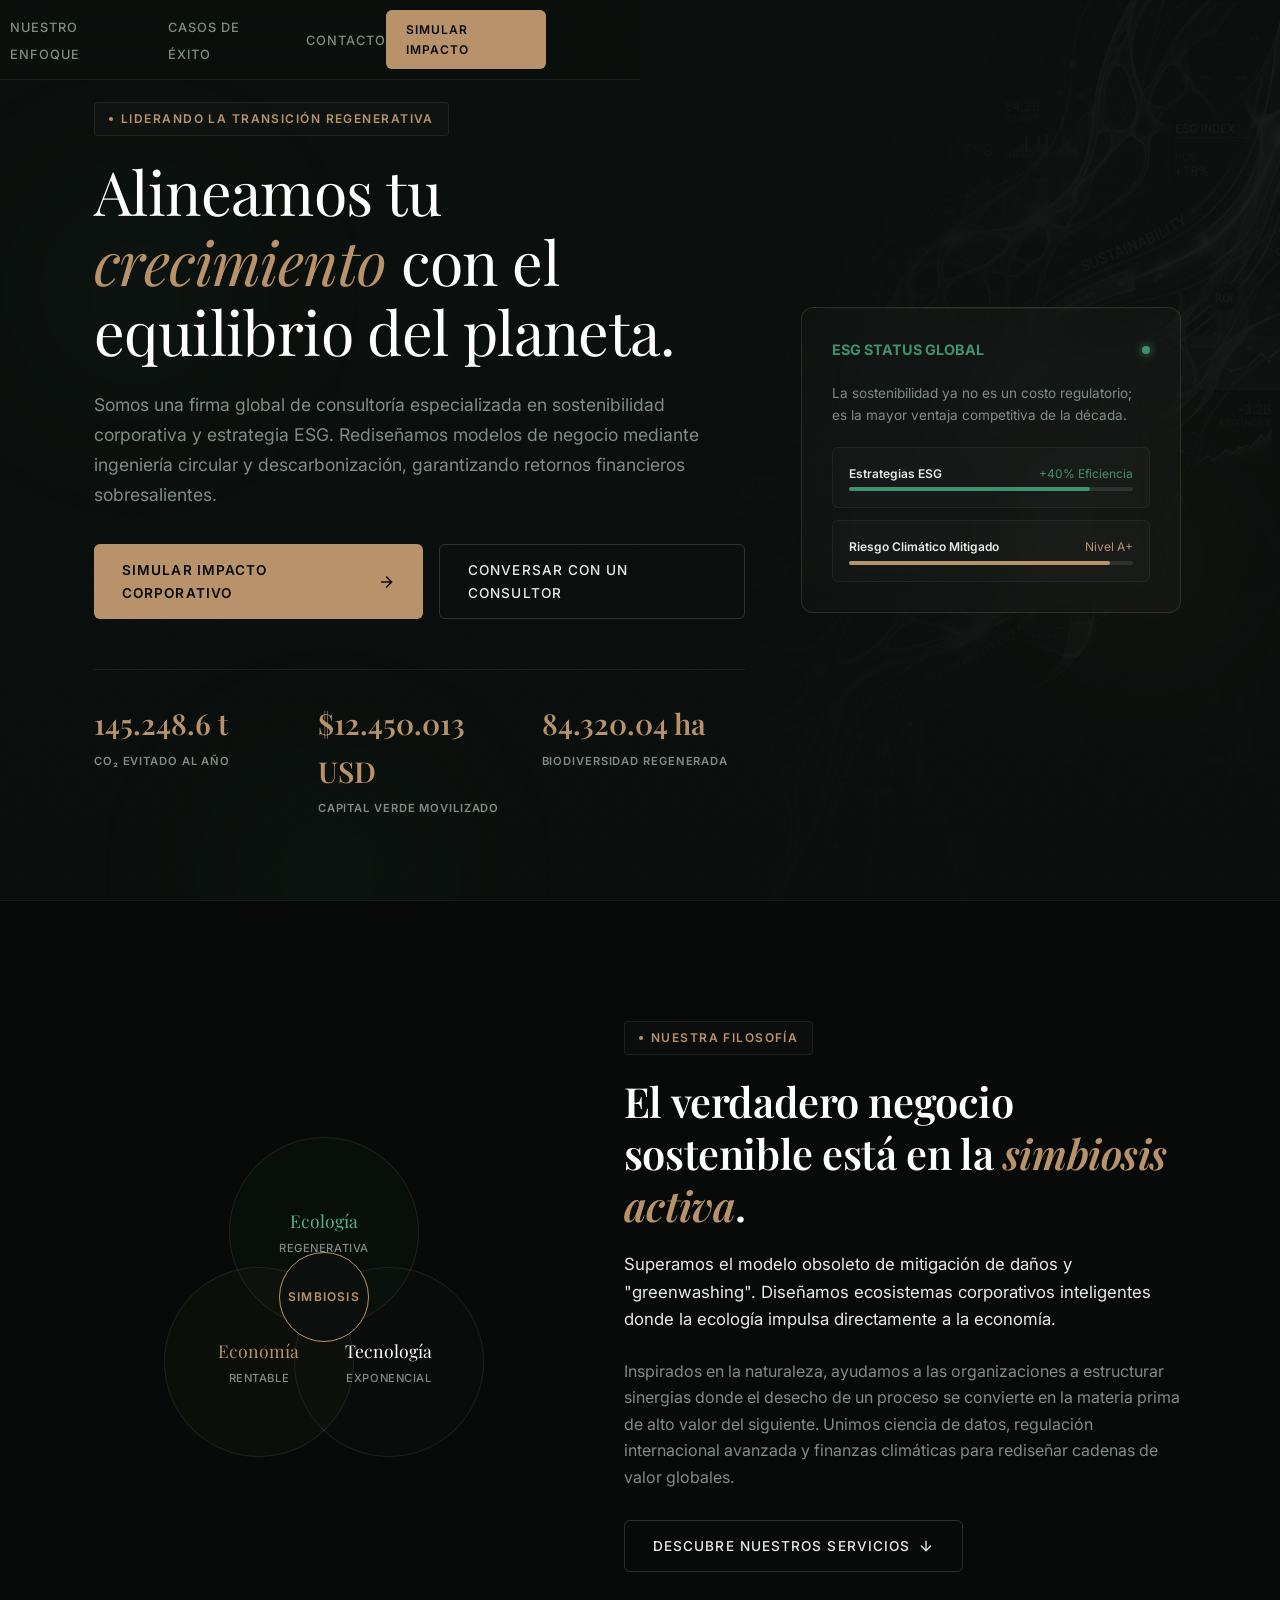
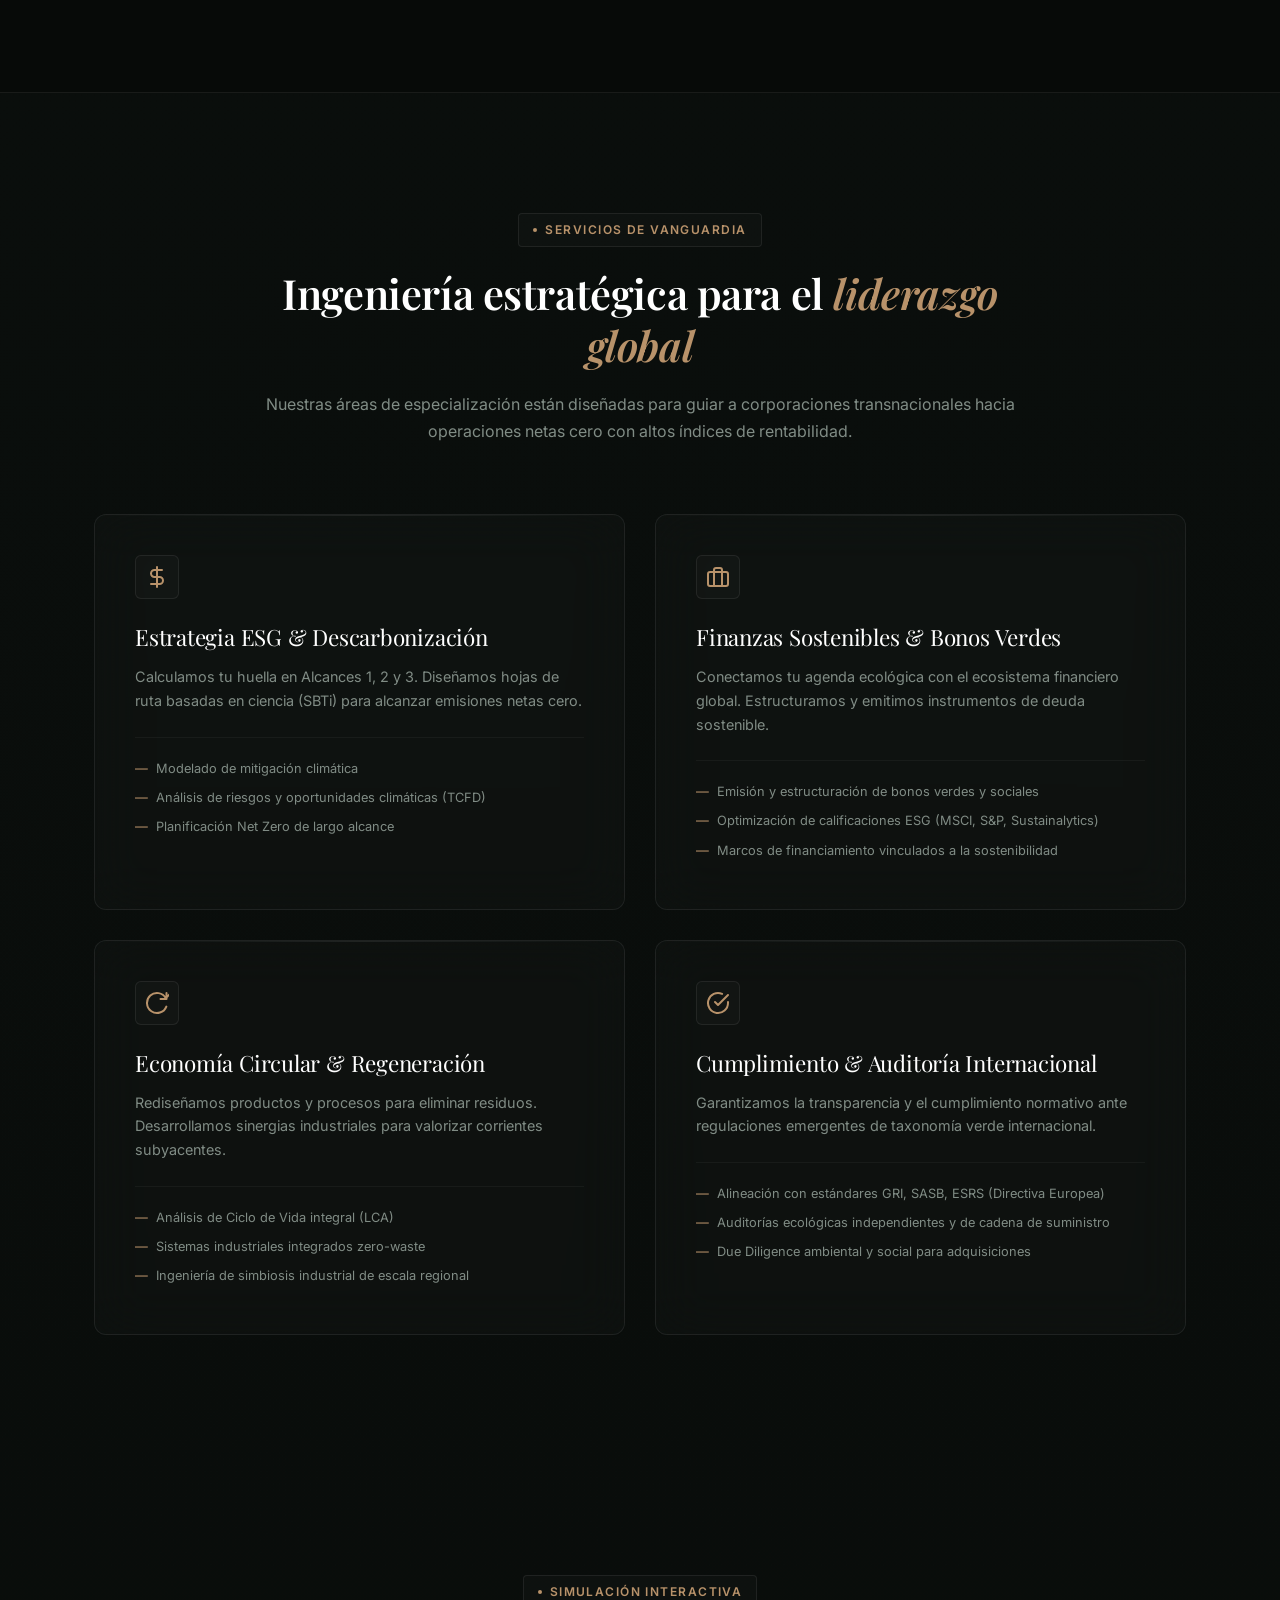
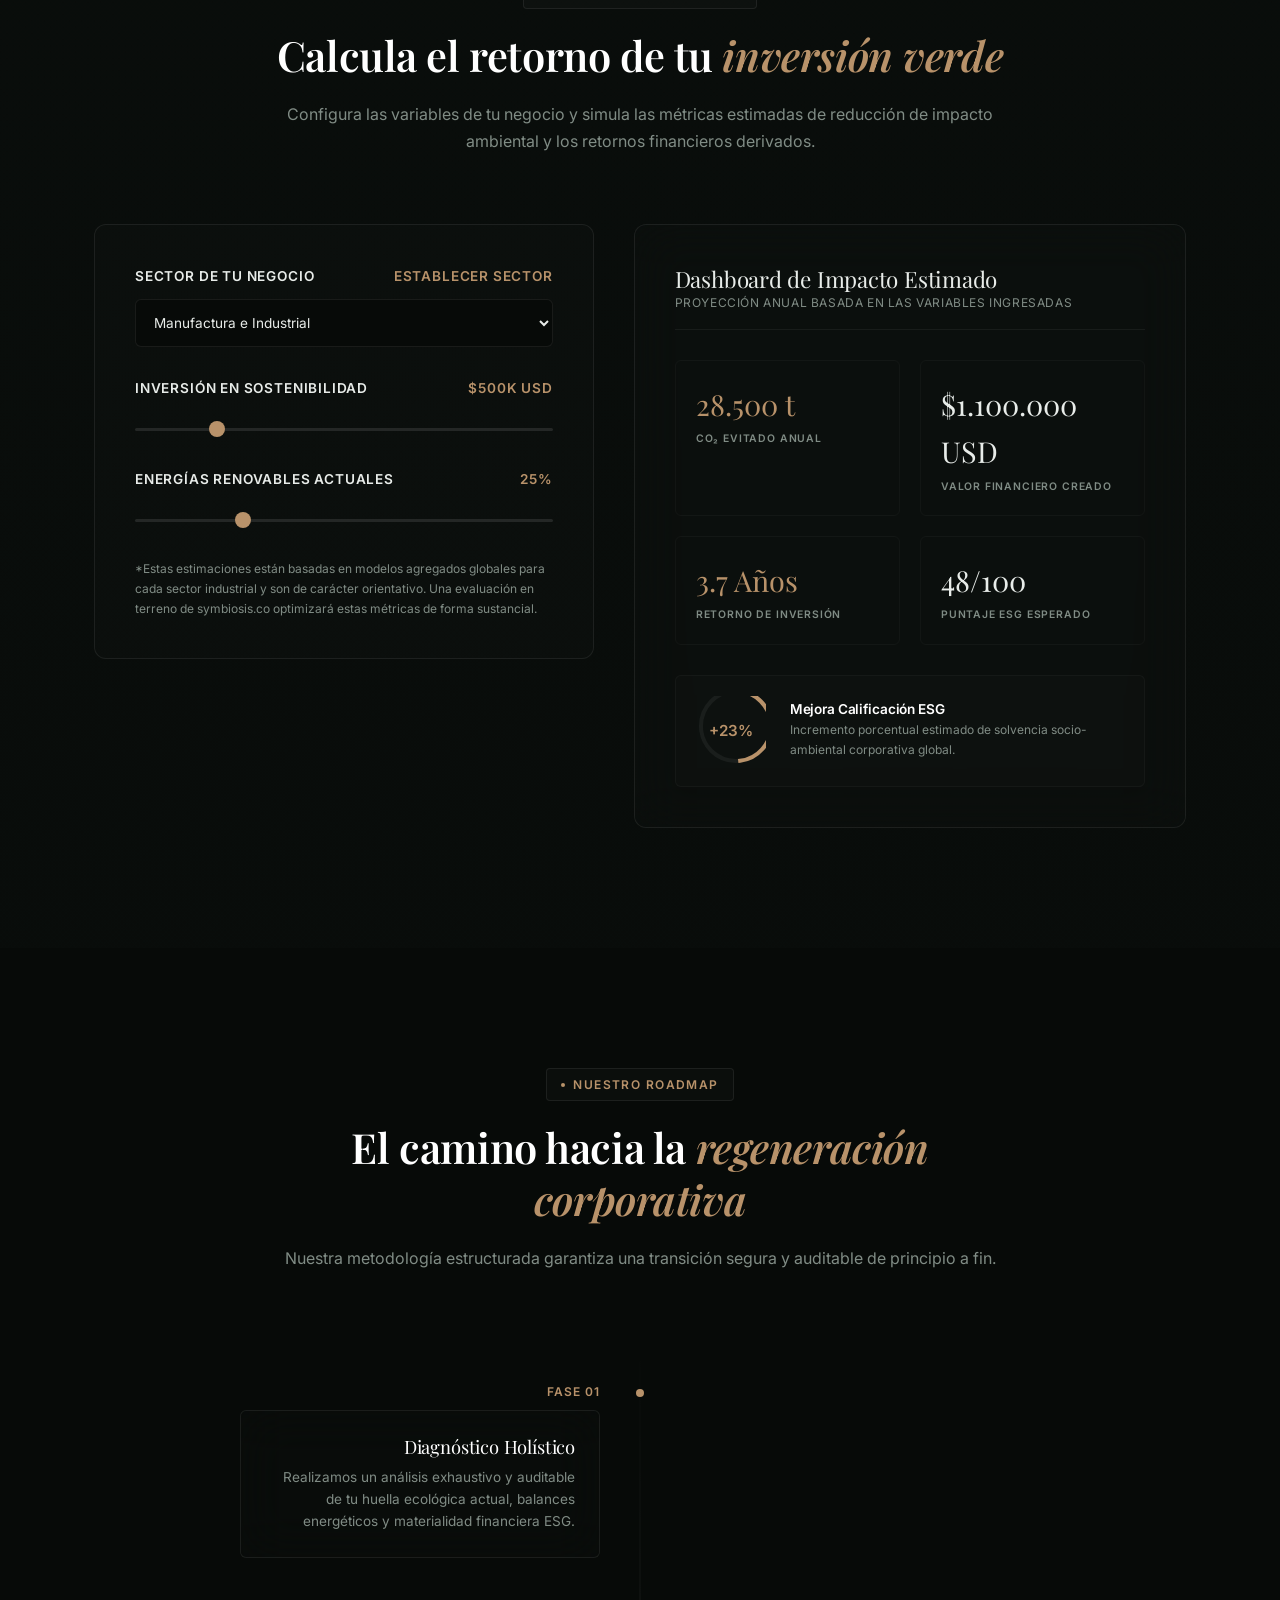
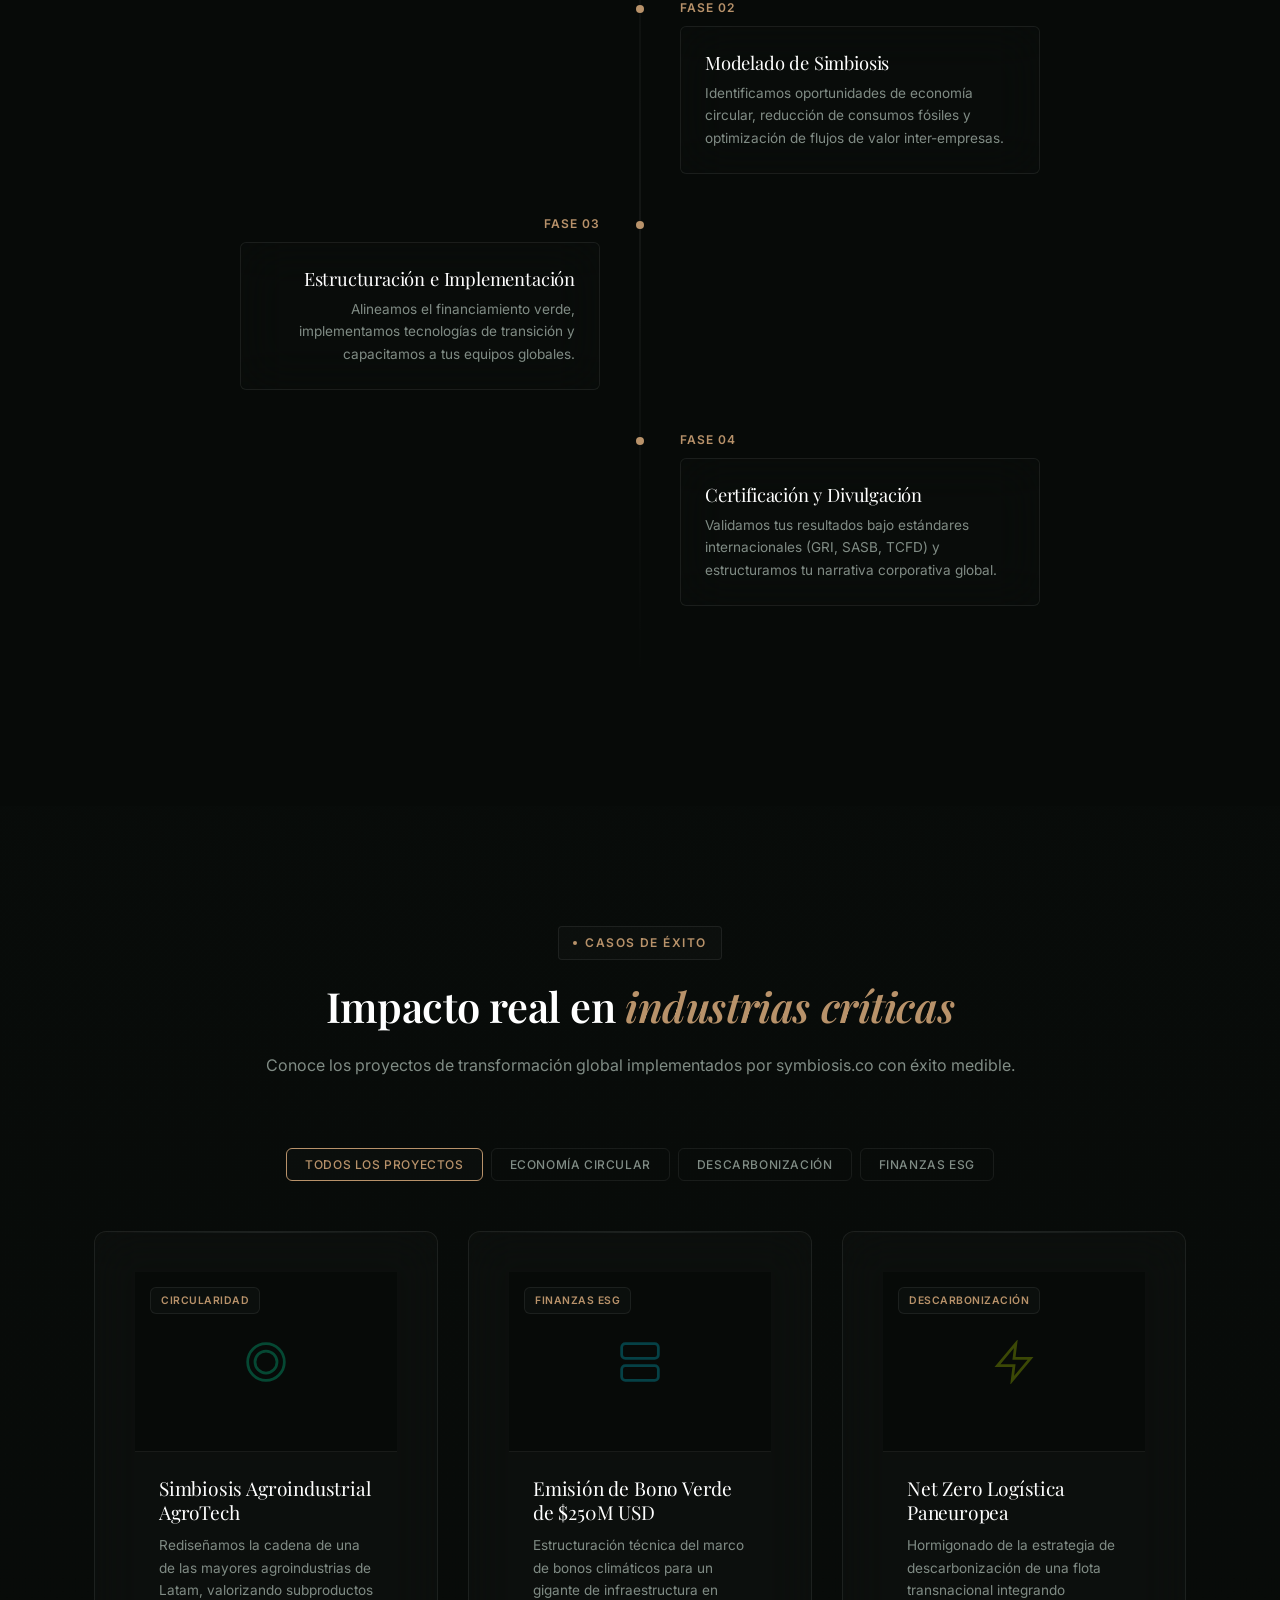
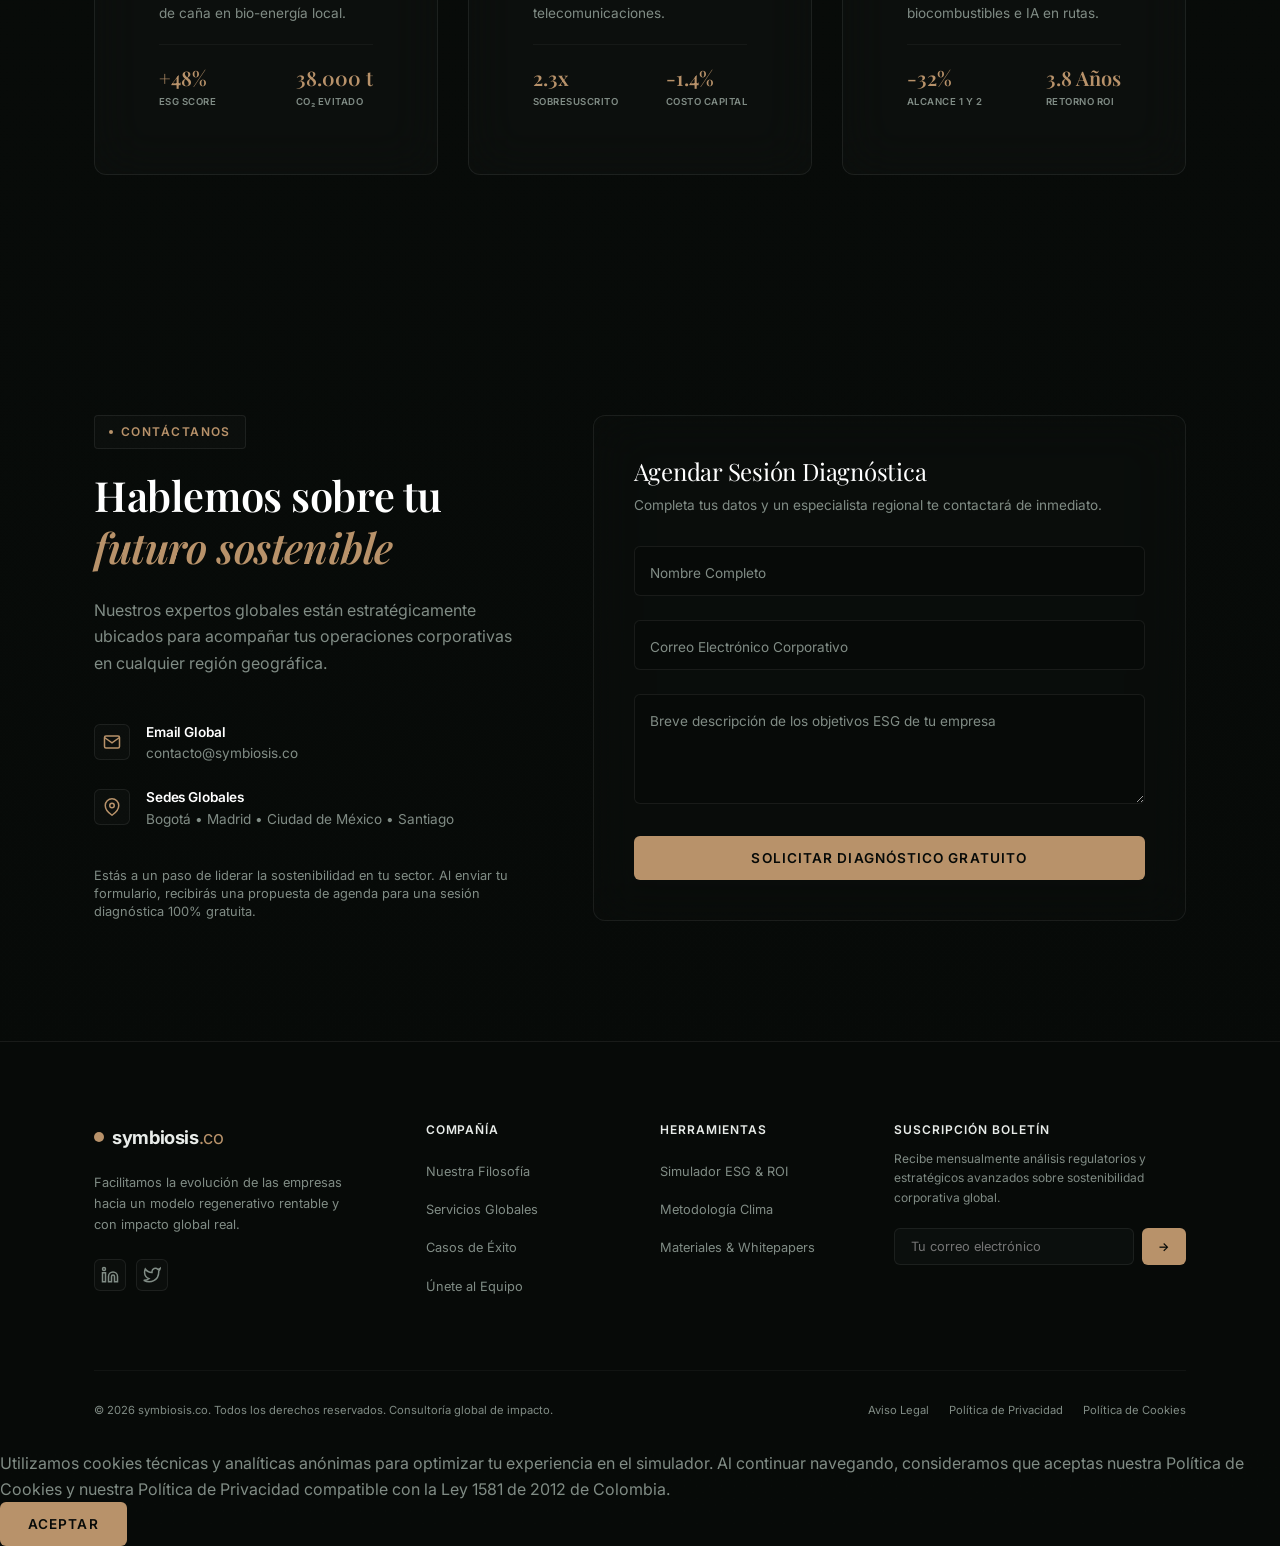
==== commit 8b9d8ec3: "Carga de index.html via API" ====
--- a/index.html
+++ b/index.html
@@ -663,13 +663,23 @@
             <div class="footer-bottom">
                 <div>&copy; 2026 symbiosis.co. Todos los derechos reservados. Consultoría global de impacto.</div>
                 <div class="footer-bottom-links">
-                    <a href="#inicio">Aviso Legal</a>
-                    <a href="#inicio">Política de Privacidad</a>
-                    <a href="#inicio">Política de Cookies</a>
+                    <a href="aviso-legal.html">Aviso Legal</a>
+                    <a href="politica-privacidad.html">Política de Privacidad</a>
+                    <a href="politica-cookies.html">Política de Cookies</a>
                 </div>
             </div>
         </div>
     </footer>
+
+    <!-- ==========================================
+         COOKIE CONSENT BANNER (Sober & Compliant)
+         ========================================== -->
+    <div id="cookie-banner" class="cookie-banner">
+        <div class="cookie-content">
+            <p>Utilizamos cookies técnicas y analíticas anónimas para optimizar tu experiencia en el simulador. Al continuar navegando, consideramos que aceptas nuestra <a href="politica-cookies.html">Política de Cookies</a> y nuestra <a href="politica-privacidad.html">Política de Privacidad</a> compatible con la Ley 1581 de 2012 de Colombia.</p>
+            <button id="cookie-accept-btn" class="btn btn-primary btn-cookie">Aceptar</button>
+        </div>
+    </div>
 
     <!-- Scripts -->
     <script src="js/main.js"></script>
--- a/css/style.css
+++ b/css/style.css
@@ -1,49 +1,49 @@
 /* ==========================================================================
-   DESIGN SYSTEM & CUSTOM STYLES FOR SYMBIOSIS.CO
+   SOBER & EDITORIAL DESIGN SYSTEM FOR SYMBIOSIS.CO
    ========================================================================== */
 
-/* Import Google Fonts */
-@import url('https://fonts.googleapis.com/css2?family=Inter:wght@300;400;500;600;700&family=Outfit:wght@300;400;500;600;700;800&family=Syne:wght@500;700;800&display=swap');
+/* Import Google Fonts - Premium Editorial Pairing */
+@import url('https://fonts.googleapis.com/css2?family=Inter:wght@300;400;500;600;700&family=Playfair+Display:ital,wght@0,400;0,600;0,700;1,400&display=swap');
 
 /* --- Custom Properties / CSS Variables --- */
 :root {
-    /* Color Palette */
-    --bg-color: #040908;
-    --bg-darker: #020504;
-    --bg-card: rgba(10, 24, 20, 0.45);
-    --bg-card-hover: rgba(15, 36, 30, 0.65);
-    --primary: #00ffb3;
-    --primary-rgb: 0, 255, 179;
-    --primary-glow: rgba(0, 255, 179, 0.3);
-    --secondary: #00e5ff;
-    --secondary-rgb: 0, 229, 255;
-    --secondary-glow: rgba(0, 229, 255, 0.25);
-    --accent: #d4ff00;
-    
-    --text-main: #f0f7f4;
-    --text-muted: #8fa39b;
-    --text-dark: #07120e;
-    
-    --border-color: rgba(0, 255, 179, 0.15);
-    --border-hover: rgba(0, 255, 179, 0.4);
-    
-    /* Gradients */
-    --gradient-primary: linear-gradient(135deg, var(--primary) 0%, var(--secondary) 100%);
-    --gradient-glow: linear-gradient(90deg, var(--primary), var(--secondary));
-    --gradient-dark: linear-gradient(180deg, var(--bg-color) 0%, var(--bg-darker) 100%);
+    /* Muted, Prestigious Corporate Palette */
+    --bg-color: #0b0f0d;         /* Sage black / Slate forest */
+    --bg-darker: #070a08;        /* Deeper forest-slate black */
+    --bg-card: rgba(255, 255, 255, 0.02);
+    --bg-card-hover: rgba(255, 255, 255, 0.04);
+    
+    /* Elegant Accents */
+    --primary: #40916c;          /* Muted sustainability green */
+    --primary-rgb: 64, 145, 108;
+    --primary-glow: rgba(64, 145, 108, 0.15);
+    
+    --secondary: #b8926a;        /* Champagne Gold / Warm Bronze */
+    --secondary-rgb: 184, 146, 106;
+    --secondary-glow: rgba(184, 146, 106, 0.12);
+    
+    --accent: #52b788;           /* Softer sage accent */
+    
+    /* High-contrast Sober Typography colors */
+    --text-main: #e8ece9;
+    --text-muted: #808c85;
+    --text-dark: #070a08;
+    
+    --border-color: rgba(255, 255, 255, 0.07);
+    --border-hover: rgba(184, 146, 106, 0.25); /* Elegant gold borders on hover */
     
     /* Typography */
-    --font-title: 'Syne', sans-serif;
-    --font-subtitle: 'Outfit', sans-serif;
+    --font-title: 'Playfair Display', Georgia, serif;
+    --font-subtitle: 'Inter', sans-serif;
     --font-body: 'Inter', sans-serif;
     
     /* UI tokens */
-    --radius-sm: 8px;
-    --radius-md: 16px;
-    --radius-lg: 24px;
-    --transition-smooth: all 0.4s cubic-bezier(0.16, 1, 0.3, 1);
-    --transition-fast: all 0.2s ease;
-    --glass-blur: blur(20px);
+    --radius-sm: 6px;
+    --radius-md: 12px;
+    --radius-lg: 18px;
+    --transition-smooth: all 0.5s cubic-bezier(0.16, 1, 0.3, 1);
+    --transition-fast: all 0.25s ease;
+    --glass-blur: blur(25px);
 }
 
 /* --- Base & Reset --- */
@@ -60,24 +60,24 @@
 
 body {
     background-color: var(--bg-color);
-    background-image: var(--gradient-dark);
+    background-image: linear-gradient(180deg, var(--bg-color) 0%, var(--bg-darker) 100%);
     color: var(--text-main);
     font-family: var(--font-body);
-    line-height: 1.6;
+    line-height: 1.65;
     overflow-x: hidden;
     -webkit-font-smoothing: antialiased;
 }
 
-/* Custom Scrollbar */
+/* Custom Scrollbar - Muted Green */
 ::-webkit-scrollbar {
-    width: 8px;
+    width: 6px;
 }
 ::-webkit-scrollbar-track {
     background: var(--bg-darker);
 }
 ::-webkit-scrollbar-thumb {
-    background: rgba(0, 255, 179, 0.2);
-    border-radius: 4px;
+    background: rgba(64, 145, 108, 0.2);
+    border-radius: 3px;
 }
 ::-webkit-scrollbar-thumb:hover {
     background: var(--primary);
@@ -86,9 +86,9 @@
 /* --- Typography & Global Elements --- */
 h1, h2, h3, h4, h5, h6 {
     font-family: var(--font-title);
-    font-weight: 700;
-    letter-spacing: -0.02em;
-    line-height: 1.2;
+    font-weight: 600;
+    letter-spacing: -0.01em;
+    line-height: 1.25;
 }
 
 p {
@@ -111,39 +111,40 @@
 
 section {
     position: relative;
-    padding: 100px 0;
+    padding: 120px 0;
 }
 
 .container {
     width: 100%;
-    max-width: 1200px;
+    max-width: 1140px;
     margin: 0 auto;
     padding: 0 24px;
 }
 
 /* --- Reusable Components --- */
 
-/* Glow Effects */
+/* Extremely Muted, Subtle Ambient Glows */
 .glow-blur {
     position: absolute;
-    width: 300px;
-    height: 300px;
+    width: 400px;
+    height: 400px;
     border-radius: 50%;
-    background: radial-gradient(circle, var(--primary-glow) 0%, transparent 70%);
-    filter: blur(50px);
+    background: radial-gradient(circle, var(--primary-glow) 0%, transparent 60%);
+    filter: blur(80px);
     pointer-events: none;
     z-index: 0;
+    opacity: 0.5;
 }
 
 .glow-cyan {
-    background: radial-gradient(circle, var(--secondary-glow) 0%, transparent 70%);
+    background: radial-gradient(circle, var(--secondary-glow) 0%, transparent 60%);
 }
 
 /* Section Header */
 .section-header {
     text-align: center;
-    max-width: 700px;
-    margin: 0 auto 60px;
+    max-width: 750px;
+    margin: 0 auto 70px;
     position: relative;
     z-index: 2;
 }
@@ -152,45 +153,41 @@
     display: inline-flex;
     align-items: center;
     gap: 8px;
-    background: rgba(0, 255, 179, 0.08);
+    background: rgba(255, 255, 255, 0.02);
     border: 1px solid var(--border-color);
-    padding: 6px 16px;
-    border-radius: 100px;
+    padding: 6px 14px;
+    border-radius: 4px;
     font-family: var(--font-subtitle);
-    font-size: 0.8rem;
+    font-size: 0.75rem;
     font-weight: 600;
     text-transform: uppercase;
-    letter-spacing: 0.1em;
-    color: var(--primary);
+    letter-spacing: 0.12em;
+    color: var(--secondary);
     margin-bottom: 20px;
 }
 
 .section-tag::before {
     content: '';
     display: inline-block;
-    width: 6px;
-    height: 6px;
-    background-color: var(--primary);
+    width: 4px;
+    height: 4px;
+    background-color: var(--secondary);
     border-radius: 50%;
-    box-shadow: 0 0 8px var(--primary);
 }
 
 .section-title {
-    font-size: 2.5rem;
+    font-size: 2.6rem;
     margin-bottom: 20px;
     font-family: var(--font-title);
-    background: linear-gradient(135deg, #ffffff 40%, var(--text-muted) 100%);
-    -webkit-background-clip: text;
-    -webkit-text-fill-color: transparent;
+    color: #ffffff;
 }
 
 .section-title span {
-    background: var(--gradient-primary);
-    -webkit-background-clip: text;
-    -webkit-text-fill-color: transparent;
-}
-
-/* Glassmorphism Cards */
+    color: var(--secondary);
+    font-style: italic;
+}
+
+/* Glassmorphism Cards - Sober thin border */
 .glass-card {
     background: var(--bg-card);
     backdrop-filter: var(--glass-blur);
@@ -211,110 +208,85 @@
     left: 0;
     right: 0;
     height: 1px;
-    background: linear-gradient(90deg, transparent, rgba(255, 255, 255, 0.15), transparent);
+    background: linear-gradient(90deg, transparent, rgba(255, 255, 255, 0.08), transparent);
     z-index: 2;
 }
 
 .glass-card:hover {
     background: var(--bg-card-hover);
     border-color: var(--border-hover);
-    transform: translateY(-5px);
-    box-shadow: 0 20px 40px rgba(0, 0, 0, 0.4), 0 0 25px rgba(0, 255, 179, 0.05);
-}
-
-/* Premium Buttons */
+    transform: translateY(-3px);
+    box-shadow: 0 15px 35px rgba(0, 0, 0, 0.5);
+}
+
+/* Premium Buttons - Minimalist & Elegant */
 .btn {
     display: inline-flex;
     align-items: center;
     justify-content: center;
-    gap: 10px;
+    gap: 8px;
     font-family: var(--font-subtitle);
-    font-weight: 600;
-    font-size: 0.95rem;
+    font-weight: 500;
+    font-size: 0.85rem;
+    text-transform: uppercase;
+    letter-spacing: 0.08em;
     padding: 14px 28px;
-    border-radius: 100px;
+    border-radius: var(--radius-sm);
     cursor: pointer;
     transition: var(--transition-smooth);
     position: relative;
-    overflow: hidden;
     z-index: 1;
 }
 
 .btn-primary {
-    background: var(--gradient-primary);
+    background: var(--secondary);
     color: var(--text-dark);
     border: none;
-    box-shadow: 0 8px 24px rgba(0, 255, 179, 0.2);
-}
-
-.btn-primary::after {
-    content: '';
-    position: absolute;
+    font-weight: 600;
+}
+
+.btn-primary:hover {
+    background: #d4af37; /* Lighter warm gold */
+    transform: translateY(-2px);
+    box-shadow: 0 8px 20px rgba(184, 146, 106, 0.15);
+}
+
+.btn-secondary {
+    background: transparent;
+    color: var(--text-main);
+    border: 1px solid rgba(255, 255, 255, 0.15);
+}
+
+.btn-secondary:hover {
+    background: rgba(255, 255, 255, 0.03);
+    border-color: var(--secondary);
+    color: var(--secondary);
+    transform: translateY(-2px);
+}
+
+/* ==========================================================================
+   SECTIONS STYLING
+   ========================================================================== */
+
+/* --- Header / Navigation --- */
+.header {
+    position: fixed;
     top: 0;
     left: 0;
     width: 100%;
-    height: 100%;
-    background: linear-gradient(135deg, var(--secondary) 0%, var(--primary) 100%);
-    opacity: 0;
-    z-index: -1;
-    transition: var(--transition-smooth);
-}
-
-.btn-primary:hover {
-    box-shadow: 0 12px 30px rgba(0, 255, 179, 0.4), 0 0 20px rgba(0, 229, 255, 0.2);
-    transform: translateY(-2px);
-}
-
-.btn-primary:hover::after {
-    opacity: 1;
-}
-
-.btn-secondary {
-    background: rgba(255, 255, 255, 0.04);
-    color: var(--text-main);
-    border: 1px solid rgba(255, 255, 255, 0.1);
-    backdrop-filter: var(--glass-blur);
-}
-
-.btn-secondary:hover {
-    background: rgba(255, 255, 255, 0.08);
-    border-color: var(--primary);
-    color: var(--primary);
-    box-shadow: 0 0 15px rgba(0, 255, 179, 0.1);
-    transform: translateY(-2px);
-}
-
-/* ==========================================================================
-   SECTIONS STYLING
-   ========================================================================== */
-
-/* --- Header / Navigation --- */
-.header {
-    position: fixed;
-    top: 20px;
-    left: 50%;
-    transform: translateX(-50%);
-    width: calc(100% - 40px);
-    max-width: 1200px;
-    height: 70px;
-    background: rgba(4, 9, 8, 0.6);
+    height: 80px;
+    background: rgba(11, 15, 13, 0.8);
     backdrop-filter: var(--glass-blur);
     -webkit-backdrop-filter: var(--glass-blur);
-    border: 1px solid var(--border-color);
-    border-radius: 100px;
+    border-bottom: 1px solid var(--border-color);
     z-index: 1000;
     transition: var(--transition-smooth);
 }
 
 .header.scrolled {
-    top: 0;
-    width: 100%;
-    height: 65px;
-    border-radius: 0;
-    border-left: none;
-    border-right: none;
-    border-top: none;
-    background: rgba(2, 5, 4, 0.85);
+    height: 70px;
+    background: rgba(7, 10, 8, 0.95);
+    box-shadow: 0 10px 30px rgba(0, 0, 0, 0.3);
 }
 
 .header .nav-container {
@@ -322,45 +294,33 @@
     justify-content: space-between;
     align-items: center;
     height: 100%;
-    padding: 0 30px;
+    max-width: 1140px;
+    margin: 0 auto;
+    padding: 0 24px;
 }
 
 .logo {
     display: flex;
     align-items: center;
     gap: 8px;
-    font-family: var(--font-title);
-    font-size: 1.4rem;
-    font-weight: 800;
+    font-family: var(--font-subtitle);
+    font-size: 1.15rem;
+    font-weight: 700;
+    text-transform: lowercase;
+    letter-spacing: -0.02em;
     color: var(--text-main);
 }
 
 .logo-icon {
-    display: flex;
-    align-items: center;
-    justify-content: center;
-    width: 32px;
-    height: 32px;
-    background: var(--gradient-primary);
+    width: 10px;
+    height: 10px;
+    background-color: var(--secondary);
     border-radius: 50%;
-    box-shadow: 0 0 12px var(--primary-glow);
-    position: relative;
-}
-
-.logo-icon::after {
-    content: '';
-    width: 16px;
-    height: 16px;
-    background: var(--bg-color);
-    border-radius: 50%;
-}
-
-.logo-text {
-    letter-spacing: -0.05em;
 }
 
 .logo-text span {
-    color: var(--primary);
+    color: var(--secondary);
+    font-weight: 400;
 }
 
 /* Nav Menu */
@@ -373,11 +333,13 @@
 
 .nav-link {
     font-family: var(--font-subtitle);
-    font-size: 0.9rem;
+    font-size: 0.8rem;
     font-weight: 500;
+    text-transform: uppercase;
+    letter-spacing: 0.08em;
     color: var(--text-muted);
     position: relative;
-    padding: 6px 0;
+    padding: 8px 0;
 }
 
 .nav-link::after {
@@ -386,13 +348,13 @@
     bottom: 0;
     left: 0;
     width: 0;
-    height: 2px;
-    background: var(--gradient-primary);
-    transition: var(--transition-smooth);
+    height: 1px;
+    background: var(--secondary);
+    transition: var(--transition-fast);
 }
 
 .nav-link:hover, .nav-link.active {
-    color: var(--primary);
+    color: var(--secondary);
 }
 
 .nav-link:hover::after, .nav-link.active::after {
@@ -402,12 +364,12 @@
 .nav-actions {
     display: flex;
     align-items: center;
-    gap: 16px;
 }
 
 .btn-nav {
     padding: 10px 20px;
-    font-size: 0.85rem;
+    font-size: 0.75rem;
+    border-radius: var(--radius-sm);
 }
 
 /* Menu Toggle (Mobile) */
@@ -415,8 +377,8 @@
     display: none;
     flex-direction: column;
     justify-content: space-between;
-    width: 24px;
-    height: 18px;
+    width: 22px;
+    height: 16px;
     background: transparent;
     border: none;
     cursor: pointer;
@@ -425,7 +387,7 @@
 
 .menu-toggle span {
     width: 100%;
-    height: 2px;
+    height: 1.5px;
     background-color: var(--text-main);
     transition: var(--transition-fast);
 }
@@ -435,26 +397,25 @@
     min-height: 100vh;
     display: flex;
     align-items: center;
-    padding-top: 140px;
-    padding-bottom: 60px;
-    background: radial-gradient(circle at center, rgba(0, 255, 179, 0.03) 0%, transparent 60%);
+    padding-top: 100px;
+    padding-bottom: 80px;
     overflow: hidden;
 }
 
-/* Hero Background Image */
+/* Sober background mask for IA image */
 .hero-bg {
     position: absolute;
     top: 0;
     right: 0;
-    width: 60%;
+    width: 50%;
     height: 100%;
     background-image: url('../images/hero-bg.png');
     background-size: cover;
     background-position: center;
-    opacity: 0.15;
-    mix-blend-mode: lighten;
-    mask-image: radial-gradient(circle at 40% 50%, transparent 10%, black 80%);
-    -webkit-mask-image: radial-gradient(circle at 40% 50%, transparent 10%, black 80%);
+    opacity: 0.06;
+    mix-blend-mode: luminosity;
+    mask-image: linear-gradient(to left, black 10%, transparent 90%);
+    -webkit-mask-image: linear-gradient(to left, black 10%, transparent 90%);
     pointer-events: none;
     z-index: 0;
 }
@@ -466,35 +427,31 @@
 
 .hero-grid {
     display: grid;
-    grid-template-columns: 1.2fr 0.8fr;
-    gap: 40px;
+    grid-template-columns: 1.25fr 0.75fr;
+    gap: 50px;
     align-items: center;
 }
 
 .hero-content {
-    max-width: 650px;
+    max-width: 680px;
 }
 
 .hero-title {
     font-size: 3.8rem;
-    font-weight: 800;
+    font-weight: 400;
     margin-bottom: 24px;
-    line-height: 1.1;
-    background: linear-gradient(135deg, #ffffff 60%, var(--text-muted) 100%);
-    -webkit-background-clip: text;
-    -webkit-text-fill-color: transparent;
+    line-height: 1.15;
+    color: #ffffff;
 }
 
 .hero-title span {
-    background: var(--gradient-primary);
-    -webkit-background-clip: text;
-    -webkit-text-fill-color: transparent;
-    position: relative;
+    color: var(--secondary);
+    font-style: italic;
 }
 
 .hero-description {
-    font-size: 1.15rem;
-    margin-bottom: 40px;
+    font-size: 1.1rem;
+    margin-bottom: 35px;
     line-height: 1.7;
     color: var(--text-muted);
 }
@@ -502,7 +459,7 @@
 .hero-buttons {
     display: flex;
     gap: 16px;
-    margin-bottom: 60px;
+    margin-bottom: 50px;
 }
 
 /* --- Real-Time Impact Counters --- */
@@ -510,45 +467,43 @@
     display: grid;
     grid-template-columns: repeat(3, 1fr);
     gap: 20px;
+    border-top: 1px solid var(--border-color);
+    padding-top: 30px;
 }
 
 .ticker-item {
-    background: rgba(10, 24, 20, 0.3);
-    border: 1px solid var(--border-color);
-    border-radius: var(--radius-md);
-    padding: 20px;
-    backdrop-filter: var(--glass-blur);
-    -webkit-backdrop-filter: var(--glass-blur);
+    background: transparent;
+    padding: 0;
+    border: none;
 }
 
 .ticker-number {
-    font-family: var(--font-subtitle);
-    font-size: 2rem;
-    font-weight: 700;
-    color: var(--primary);
-    margin-bottom: 5px;
-    display: flex;
-    align-items: center;
-    gap: 4px;
+    font-family: var(--font-title);
+    font-size: 1.8rem;
+    font-weight: 600;
+    color: var(--secondary);
+    margin-bottom: 4px;
 }
 
 .ticker-label {
-    font-size: 0.8rem;
+    font-size: 0.7rem;
     color: var(--text-muted);
-    font-weight: 500;
+    font-weight: 600;
     text-transform: uppercase;
-    letter-spacing: 0.05em;
+    letter-spacing: 0.08em;
 }
 
 /* --- Philosophy / Concept Section --- */
 .philosophy {
     background-color: var(--bg-darker);
+    border-top: 1px solid var(--border-color);
+    border-bottom: 1px solid var(--border-color);
 }
 
 .philosophy-grid {
     display: grid;
-    grid-template-columns: 1fr 1fr;
-    gap: 60px;
+    grid-template-columns: 0.9fr 1.1fr;
+    gap: 70px;
     align-items: center;
 }
 
@@ -559,6 +514,7 @@
     align-items: center;
 }
 
+/* Venn Diagram style made highly clean & sober */
 .symbiosis-diagram {
     position: relative;
     width: 320px;
@@ -567,52 +523,52 @@
 
 .diagram-circle {
     position: absolute;
-    width: 200px;
-    height: 200px;
+    width: 190px;
+    height: 190px;
     border-radius: 50%;
     display: flex;
     flex-direction: column;
     align-items: center;
     justify-content: center;
     text-align: center;
-    padding: 20px;
-    font-family: var(--font-subtitle);
-    font-weight: 700;
+    padding: 24px;
+    font-family: var(--font-title);
     font-size: 1.1rem;
+    font-weight: 400;
     transition: var(--transition-smooth);
-    border: 1px solid var(--border-color);
+    border: 1px solid rgba(255, 255, 255, 0.08);
 }
 
 .diagram-circle span {
-    font-size: 0.75rem;
-    font-weight: 400;
+    font-family: var(--font-body);
+    font-size: 0.7rem;
+    font-weight: 500;
     color: var(--text-muted);
     margin-top: 4px;
+    text-transform: uppercase;
+    letter-spacing: 0.05em;
 }
 
 .circle-eco {
-    background: rgba(0, 255, 179, 0.1);
-    color: var(--primary);
+    background: rgba(64, 145, 108, 0.03);
+    color: var(--accent);
     top: 0;
     left: 50%;
     transform: translateX(-50%);
-    box-shadow: 0 0 30px rgba(0, 255, 179, 0.05);
 }
 
 .circle-econ {
-    background: rgba(0, 229, 255, 0.1);
+    background: rgba(184, 146, 106, 0.03);
     color: var(--secondary);
     bottom: 0;
     left: 0;
-    box-shadow: 0 0 30px rgba(0, 229, 255, 0.05);
 }
 
 .circle-tech {
-    background: rgba(212, 255, 0, 0.08);
-    color: var(--accent);
+    background: rgba(255, 255, 255, 0.01);
+    color: #ffffff;
     bottom: 0;
     right: 0;
-    box-shadow: 0 0 30px rgba(212, 255, 0, 0.05);
 }
 
 .diagram-center {
@@ -622,23 +578,24 @@
     transform: translate(-50%, -50%);
     width: 90px;
     height: 90px;
-    background: var(--gradient-primary);
+    background: var(--bg-color);
+    border: 1px solid var(--secondary);
     border-radius: 50%;
     display: flex;
     align-items: center;
     justify-content: center;
-    font-family: var(--font-title);
-    font-weight: 800;
-    color: var(--text-dark);
-    box-shadow: 0 0 40px var(--primary);
+    font-family: var(--font-subtitle);
+    font-weight: 600;
+    color: var(--secondary);
     z-index: 10;
-    font-size: 0.85rem;
+    font-size: 0.75rem;
     text-transform: uppercase;
-}
-
-.symbiosis-diagram:hover .circle-eco { transform: translateX(-50%) translateY(-10px); }
-.symbiosis-diagram:hover .circle-econ { transform: translateX(-10px) translateY(10px); }
-.symbiosis-diagram:hover .circle-tech { transform: translateX(10px) translateY(10px); }
+    letter-spacing: 0.1em;
+}
+
+.symbiosis-diagram:hover .circle-eco { transform: translateX(-50%) translateY(-5px); }
+.symbiosis-diagram:hover .circle-econ { transform: translateX(-5px) translateY(5px); }
+.symbiosis-diagram:hover .circle-tech { transform: translateX(5px) translateY(5px); }
 
 /* --- Services Section --- */
 .services-grid {
@@ -647,71 +604,74 @@
     gap: 30px;
 }
 
+.service-card {
+    padding: 40px;
+    border-radius: var(--radius-md);
+}
+
 .service-card .service-icon {
-    width: 50px;
-    height: 50px;
-    background: rgba(0, 255, 179, 0.1);
+    width: 44px;
+    height: 44px;
+    background: rgba(255, 255, 255, 0.02);
     border-radius: var(--radius-sm);
     display: flex;
     align-items: center;
     justify-content: center;
     margin-bottom: 24px;
-    color: var(--primary);
-    font-size: 1.5rem;
+    color: var(--secondary);
     border: 1px solid var(--border-color);
 }
 
 .service-card h3 {
-    font-family: var(--font-subtitle);
+    font-family: var(--font-title);
+    font-weight: 400;
     font-size: 1.4rem;
-    margin-bottom: 16px;
-    color: var(--text-main);
+    margin-bottom: 14px;
+    color: #ffffff;
 }
 
 .service-card p {
-    font-size: 0.95rem;
-    margin-bottom: 20px;
+    font-size: 0.9rem;
+    margin-bottom: 24px;
 }
 
 .service-features {
     list-style: none;
+    border-top: 1px solid rgba(255, 255, 255, 0.04);
+    padding-top: 20px;
 }
 
 .service-features li {
     display: flex;
     align-items: center;
     gap: 8px;
-    font-size: 0.85rem;
+    font-size: 0.8rem;
     color: var(--text-muted);
     margin-bottom: 8px;
 }
 
 .service-features li::before {
-    content: '→';
-    color: var(--primary);
-    font-weight: 700;
+    content: '—';
+    color: var(--secondary);
 }
 
 /* --- Interactive ESG Simulator Section --- */
-.simulator {
-    background: radial-gradient(circle at 10% 20%, rgba(0, 229, 255, 0.03) 0%, transparent 55%);
-}
-
 .simulator-container {
     display: grid;
-    grid-template-columns: 1fr 1fr;
+    grid-template-columns: 0.95fr 1.05fr;
     gap: 40px;
+    align-items: start;
 }
 
 .sim-controls {
-    background: rgba(10, 24, 20, 0.4);
+    background: rgba(255, 255, 255, 0.01);
     border-radius: var(--radius-md);
     border: 1px solid var(--border-color);
-    padding: 35px;
+    padding: 40px;
 }
 
 .sim-group {
-    margin-bottom: 28px;
+    margin-bottom: 30px;
 }
 
 .sim-group:last-child {
@@ -722,150 +682,148 @@
     display: flex;
     justify-content: space-between;
     font-family: var(--font-subtitle);
-    font-size: 0.95rem;
-    font-weight: 600;
+    font-size: 0.85rem;
+    font-weight: 600;
+    text-transform: uppercase;
+    letter-spacing: 0.06em;
     margin-bottom: 12px;
+    color: var(--text-main);
 }
 
 .sim-label span:last-child {
-    color: var(--primary);
-}
-
-/* Custom Select Dropdowns */
+    color: var(--secondary);
+}
+
+/* SOBER Custom Select Dropdowns */
 .sim-select {
     width: 100%;
-    background: rgba(4, 9, 8, 0.8);
+    background: var(--bg-darker);
     border: 1px solid var(--border-color);
     border-radius: var(--radius-sm);
     padding: 14px;
     color: var(--text-main);
     font-family: var(--font-body);
-    font-size: 0.95rem;
+    font-size: 0.85rem;
     outline: none;
     cursor: pointer;
     transition: var(--transition-fast);
 }
 
 .sim-select:focus {
-    border-color: var(--primary);
-    box-shadow: 0 0 10px rgba(0, 255, 179, 0.15);
-}
-
-/* Range Sliders styling */
+    border-color: var(--secondary);
+}
+
+/* Sober Muted Sliders */
 .sim-slider {
     -webkit-appearance: none;
     width: 100%;
-    height: 6px;
-    border-radius: 5px;
+    height: 3px;
+    border-radius: 2px;
     background: rgba(255, 255, 255, 0.1);
     outline: none;
-    transition: var(--transition-fast);
 }
 
 .sim-slider::-webkit-slider-thumb {
     -webkit-appearance: none;
     appearance: none;
-    width: 20px;
-    height: 20px;
+    width: 16px;
+    height: 16px;
     border-radius: 50%;
-    background: var(--gradient-primary);
+    background: var(--secondary);
     cursor: pointer;
-    box-shadow: 0 0 10px var(--primary-glow);
     transition: var(--transition-fast);
 }
 
 .sim-slider::-webkit-slider-thumb:hover {
-    transform: scale(1.2);
-    box-shadow: 0 0 15px var(--primary);
+    transform: scale(1.15);
+    background: #ffffff;
 }
 
 /* Simulator Outputs / Dashboard */
 .sim-results {
-    display: flex;
-    flex-direction: column;
-    justify-content: space-between;
     height: 100%;
 }
 
 .dashboard-card {
-    background: rgba(10, 24, 20, 0.5);
+    background: rgba(255, 255, 255, 0.01);
     border: 1px solid var(--border-color);
     border-radius: var(--radius-md);
-    padding: 35px;
-    flex-grow: 1;
-    display: flex;
-    flex-direction: column;
-    justify-content: space-between;
+    padding: 40px;
     backdrop-filter: var(--glass-blur);
     -webkit-backdrop-filter: var(--glass-blur);
 }
 
 .dash-header {
-    margin-bottom: 24px;
+    margin-bottom: 30px;
     border-bottom: 1px solid rgba(255, 255, 255, 0.05);
     padding-bottom: 16px;
 }
 
 .dash-header h3 {
-    font-family: var(--font-subtitle);
-    font-size: 1.3rem;
+    font-family: var(--font-title);
+    font-weight: 400;
+    font-size: 1.4rem;
 }
 
 .dash-header p {
-    font-size: 0.8rem;
+    font-size: 0.75rem;
+    letter-spacing: 0.05em;
+    text-transform: uppercase;
 }
 
 .dash-grid {
     display: grid;
     grid-template-columns: repeat(2, 1fr);
     gap: 20px;
-    margin-bottom: 24px;
+    margin-bottom: 30px;
 }
 
 .dash-item {
-    background: rgba(255, 255, 255, 0.02);
-    border: 1px solid rgba(255, 255, 255, 0.04);
+    background: transparent;
+    border: 1px solid rgba(255, 255, 255, 0.03);
     border-radius: var(--radius-sm);
     padding: 20px;
-    text-align: center;
+    text-align: left;
 }
 
 .dash-val {
-    font-family: var(--font-subtitle);
+    font-family: var(--font-title);
     font-size: 1.8rem;
-    font-weight: 700;
-    color: var(--primary);
-    margin-bottom: 4px;
+    font-weight: 400;
+    color: var(--secondary);
+    margin-bottom: 2px;
 }
 
 .dash-val-accent {
-    color: var(--secondary);
+    color: var(--text-main);
 }
 
 .dash-lbl {
-    font-size: 0.75rem;
+    font-size: 0.65rem;
     color: var(--text-muted);
+    font-weight: 600;
     text-transform: uppercase;
-    letter-spacing: 0.05em;
+    letter-spacing: 0.08em;
 }
 
 .dash-graph-container {
-    background: rgba(4, 9, 8, 0.5);
-    border: 1px solid rgba(0, 255, 179, 0.05);
+    background: rgba(255, 255, 255, 0.01);
+    border: 1px solid rgba(255, 255, 255, 0.03);
     border-radius: var(--radius-sm);
-    padding: 16px;
-    display: flex;
-    align-items: center;
-    gap: 20px;
+    padding: 20px;
+    display: flex;
+    align-items: center;
+    gap: 24px;
 }
 
 .radial-progress {
     position: relative;
-    width: 80px;
-    height: 80px;
+    width: 70px;
+    height: 70px;
     display: flex;
     align-items: center;
     justify-content: center;
+    flex-shrink: 0;
 }
 
 .radial-progress svg {
@@ -876,25 +834,25 @@
 
 .radial-progress circle {
     fill: none;
-    stroke-width: 6;
+    stroke-width: 4;
 }
 
 .radial-bg {
-    stroke: rgba(255, 255, 255, 0.1);
+    stroke: rgba(255, 255, 255, 0.05);
 }
 
 .radial-fg {
-    stroke: var(--primary);
-    stroke-linecap: round;
-    transition: stroke-dashoffset 0.6s cubic-bezier(0.16, 1, 0.3, 1);
+    stroke: var(--secondary);
+    stroke-linecap: square;
+    transition: stroke-dashoffset 0.8s cubic-bezier(0.16, 1, 0.3, 1);
 }
 
 .radial-text {
     position: absolute;
     font-family: var(--font-subtitle);
-    font-size: 1.1rem;
-    font-weight: 700;
-    color: var(--primary);
+    font-size: 0.95rem;
+    font-weight: 600;
+    color: var(--secondary);
 }
 
 .radial-desc {
@@ -903,8 +861,10 @@
 
 .radial-desc h4 {
     font-family: var(--font-subtitle);
-    font-size: 0.95rem;
-    margin-bottom: 4px;
+    font-size: 0.85rem;
+    font-weight: 600;
+    color: #ffffff;
+    margin-bottom: 2px;
 }
 
 .radial-desc p {
@@ -929,8 +889,8 @@
     top: 0;
     bottom: 0;
     left: 50%;
-    width: 2px;
-    background: linear-gradient(180deg, transparent, var(--primary), var(--secondary), transparent);
+    width: 1px;
+    background: linear-gradient(180deg, transparent, rgba(255, 255, 255, 0.1), transparent);
     transform: translateX(-50%);
 }
 
@@ -951,41 +911,35 @@
 .roadmap-step::after {
     content: '';
     position: absolute;
-    top: 5px;
-    right: -6px;
-    width: 12px;
-    height: 12px;
-    background-color: var(--bg-color);
-    border: 2px solid var(--primary);
+    top: 7px;
+    right: -4px;
+    width: 8px;
+    height: 8px;
+    background-color: var(--secondary);
     border-radius: 50%;
-    z-index: 1;
-    box-shadow: 0 0 10px var(--primary-glow);
+    z-index: 2;
     transition: var(--transition-smooth);
 }
 
 .roadmap-step:nth-child(even)::after {
-    left: -6px;
-    border-color: var(--secondary);
+    left: -4px;
 }
 
 .step-num {
     font-family: var(--font-subtitle);
-    font-size: 0.85rem;
-    font-weight: 700;
-    color: var(--primary);
+    font-size: 0.75rem;
+    font-weight: 600;
     text-transform: uppercase;
-    margin-bottom: 6px;
+    letter-spacing: 0.08em;
+    color: var(--secondary);
+    margin-bottom: 8px;
     display: block;
 }
 
-.roadmap-step:nth-child(even) .step-num {
-    color: var(--secondary);
-}
-
 .step-card {
-    background: rgba(10, 24, 20, 0.4);
+    background: rgba(255, 255, 255, 0.01);
     border: 1px solid var(--border-color);
-    border-radius: var(--radius-md);
+    border-radius: var(--radius-sm);
     padding: 24px;
     backdrop-filter: var(--glass-blur);
     -webkit-backdrop-filter: var(--glass-blur);
@@ -993,18 +947,16 @@
 }
 
 .step-card:hover {
-    border-color: var(--primary);
+    border-color: var(--secondary);
     transform: translateY(-2px);
 }
 
-.roadmap-step:nth-child(even) .step-card:hover {
-    border-color: var(--secondary);
-}
-
 .step-card h3 {
-    font-family: var(--font-subtitle);
-    font-size: 1.2rem;
+    font-family: var(--font-title);
+    font-weight: 400;
+    font-size: 1.15rem;
     margin-bottom: 8px;
+    color: #ffffff;
 }
 
 .step-card p {
@@ -1015,27 +967,29 @@
 .portfolio-filter {
     display: flex;
     justify-content: center;
-    gap: 12px;
-    margin-bottom: 40px;
+    gap: 8px;
+    margin-bottom: 50px;
 }
 
 .filter-btn {
-    background: rgba(255, 255, 255, 0.03);
-    border: 1px solid rgba(255, 255, 255, 0.08);
+    background: transparent;
+    border: 1px solid var(--border-color);
     color: var(--text-muted);
     font-family: var(--font-subtitle);
-    font-size: 0.85rem;
-    font-weight: 600;
-    padding: 8px 20px;
-    border-radius: 100px;
+    font-size: 0.75rem;
+    font-weight: 500;
+    text-transform: uppercase;
+    letter-spacing: 0.05em;
+    padding: 8px 18px;
+    border-radius: var(--radius-sm);
     cursor: pointer;
     transition: var(--transition-fast);
 }
 
 .filter-btn:hover, .filter-btn.active {
-    background: rgba(0, 255, 179, 0.1);
-    border-color: var(--primary);
-    color: var(--primary);
+    border-color: var(--secondary);
+    color: var(--secondary);
+    background: rgba(255, 255, 255, 0.01);
 }
 
 .cases-grid {
@@ -1046,11 +1000,19 @@
 
 .case-card {
     border-radius: var(--radius-md);
+    background: var(--bg-card);
+    border: 1px solid var(--border-color);
     overflow: hidden;
 }
 
+.case-card:hover {
+    border-color: var(--border-hover);
+    background: var(--bg-card-hover);
+    transform: translateY(-3px);
+}
+
 .case-image {
-    height: 200px;
+    height: 180px;
     background: var(--bg-darker);
     position: relative;
     display: flex;
@@ -1060,23 +1022,25 @@
 }
 
 .case-image svg {
-    width: 60px;
-    height: 60px;
-    opacity: 0.8;
+    width: 44px;
+    height: 44px;
+    opacity: 0.25;
 }
 
 .case-tag {
     position: absolute;
     top: 15px;
     left: 15px;
-    background: rgba(2, 5, 4, 0.8);
+    background: var(--bg-color);
     border: 1px solid var(--border-color);
-    color: var(--primary);
+    color: var(--secondary);
     font-family: var(--font-subtitle);
-    font-size: 0.75rem;
-    font-weight: 600;
+    font-size: 0.65rem;
+    font-weight: 600;
+    text-transform: uppercase;
+    letter-spacing: 0.05em;
     padding: 4px 10px;
-    border-radius: 100px;
+    border-radius: var(--radius-sm);
 }
 
 .case-body {
@@ -1084,9 +1048,11 @@
 }
 
 .case-body h3 {
-    font-family: var(--font-subtitle);
-    font-size: 1.15rem;
-    margin-bottom: 12px;
+    font-family: var(--font-title);
+    font-weight: 400;
+    font-size: 1.2rem;
+    margin-bottom: 10px;
+    color: #ffffff;
 }
 
 .case-body p {
@@ -1097,32 +1063,30 @@
 .case-stats {
     display: flex;
     justify-content: space-between;
-    border-top: 1px solid rgba(255, 255, 255, 0.05);
+    border-top: 1px solid rgba(255, 255, 255, 0.04);
     padding-top: 16px;
 }
 
 .case-stat-val {
-    font-family: var(--font-subtitle);
-    font-size: 1.2rem;
-    font-weight: 700;
-    color: var(--primary);
+    font-family: var(--font-title);
+    font-size: 1.25rem;
+    font-weight: 600;
+    color: var(--secondary);
 }
 
 .case-stat-lbl {
-    font-size: 0.7rem;
+    font-size: 0.6rem;
     color: var(--text-muted);
+    font-weight: 600;
     text-transform: uppercase;
+    letter-spacing: 0.05em;
 }
 
 /* --- Contact & Newsletter Section --- */
-.contact {
-    background: radial-gradient(circle at 90% 80%, rgba(0, 255, 179, 0.02) 0%, transparent 60%);
-}
-
 .contact-grid {
     display: grid;
-    grid-template-columns: 0.8fr 1.2fr;
-    gap: 50px;
+    grid-template-columns: 0.85fr 1.15fr;
+    gap: 60px;
 }
 
 .contact-info {
@@ -1132,33 +1096,35 @@
 }
 
 .contact-details {
-    margin-top: 40px;
+    margin-top: 35px;
 }
 
 .info-item {
     display: flex;
     align-items: flex-start;
     gap: 16px;
-    margin-bottom: 28px;
+    margin-bottom: 24px;
 }
 
 .info-icon {
-    width: 40px;
-    height: 40px;
-    background: rgba(0, 255, 179, 0.08);
+    width: 36px;
+    height: 36px;
+    background: rgba(255, 255, 255, 0.02);
     border: 1px solid var(--border-color);
-    border-radius: 50%;
+    border-radius: var(--radius-sm);
     display: flex;
     align-items: center;
     justify-content: center;
-    color: var(--primary);
+    color: var(--secondary);
     flex-shrink: 0;
 }
 
 .info-text h4 {
     font-family: var(--font-subtitle);
-    font-size: 0.95rem;
-    margin-bottom: 4px;
+    font-size: 0.85rem;
+    font-weight: 600;
+    color: #ffffff;
+    margin-bottom: 2px;
 }
 
 .info-text p {
@@ -1166,7 +1132,7 @@
 }
 
 .contact-form-container {
-    background: rgba(10, 24, 20, 0.4);
+    background: rgba(255, 255, 255, 0.01);
     border: 1px solid var(--border-color);
     border-radius: var(--radius-md);
     padding: 40px;
@@ -1175,13 +1141,15 @@
 }
 
 .form-title {
-    font-family: var(--font-subtitle);
+    font-family: var(--font-title);
+    font-weight: 400;
     font-size: 1.5rem;
-    margin-bottom: 10px;
+    margin-bottom: 8px;
+    color: #ffffff;
 }
 
 .form-desc {
-    font-size: 0.9rem;
+    font-size: 0.85rem;
     margin-bottom: 30px;
 }
 
@@ -1192,47 +1160,47 @@
 
 .form-control {
     width: 100%;
-    background: rgba(4, 9, 8, 0.8);
+    background: var(--bg-darker);
     border: 1px solid var(--border-color);
     border-radius: var(--radius-sm);
     padding: 16px;
     color: var(--text-main);
     font-family: var(--font-body);
-    font-size: 0.9rem;
+    font-size: 0.85rem;
     outline: none;
     transition: var(--transition-fast);
 }
 
 .form-control:focus {
-    border-color: var(--primary);
-    box-shadow: 0 0 10px rgba(0, 255, 179, 0.15);
+    border-color: var(--secondary);
 }
 
 textarea.form-control {
-    min-height: 120px;
+    min-height: 110px;
     resize: vertical;
 }
 
-/* Floating labels */
+/* SOBER Floating labels */
 .form-label {
     position: absolute;
     left: 16px;
     top: 16px;
     color: var(--text-muted);
-    font-size: 0.9rem;
+    font-size: 0.85rem;
     pointer-events: none;
     transition: var(--transition-fast);
 }
 
 .form-control:focus ~ .form-label,
 .form-control:not(:placeholder-shown) ~ .form-label {
-    top: -10px;
+    top: -9px;
     left: 10px;
-    font-size: 0.75rem;
+    font-size: 0.7rem;
+    font-weight: 600;
     background: var(--bg-color);
-    padding: 0 8px;
-    color: var(--primary);
-    border-radius: 4px;
+    padding: 0 6px;
+    color: var(--secondary);
+    border-radius: 2px;
 }
 
 /* Form feedback message styling */
@@ -1241,28 +1209,29 @@
     margin-top: 16px;
     padding: 12px;
     border-radius: var(--radius-sm);
-    font-size: 0.85rem;
+    font-size: 0.8rem;
     text-align: center;
+    border: 1px solid transparent;
 }
 
 .form-feedback.success {
     display: block;
-    background: rgba(0, 255, 179, 0.1);
-    border: 1px solid var(--primary);
-    color: var(--primary);
+    background: rgba(64, 145, 108, 0.05);
+    border-color: var(--primary);
+    color: var(--accent);
 }
 
 .form-feedback.error {
     display: block;
-    background: rgba(255, 0, 85, 0.1);
-    border: 1px solid #ff0055;
+    background: rgba(255, 0, 85, 0.03);
+    border-color: #ff0055;
     color: #ff0055;
 }
 
 /* --- Footer --- */
 .footer {
     background-color: var(--bg-darker);
-    border-top: 1px solid rgba(255, 255, 255, 0.05);
+    border-top: 1px solid var(--border-color);
     padding: 80px 0 30px;
 }
 
@@ -1278,22 +1247,22 @@
 }
 
 .footer-brand p {
-    font-size: 0.85rem;
+    font-size: 0.8rem;
     margin-bottom: 24px;
     max-width: 250px;
 }
 
 .social-links {
     display: flex;
-    gap: 12px;
+    gap: 10px;
 }
 
 .social-link {
-    width: 36px;
-    height: 36px;
-    background: rgba(255, 255, 255, 0.03);
-    border: 1px solid rgba(255, 255, 255, 0.05);
-    border-radius: 50%;
+    width: 32px;
+    height: 32px;
+    background: rgba(255, 255, 255, 0.02);
+    border: 1px solid var(--border-color);
+    border-radius: var(--radius-sm);
     display: flex;
     align-items: center;
     justify-content: center;
@@ -1301,19 +1270,18 @@
 }
 
 .social-link:hover {
-    background: rgba(0, 255, 179, 0.08);
-    border-color: var(--primary);
-    color: var(--primary);
+    border-color: var(--secondary);
+    color: var(--secondary);
     transform: translateY(-2px);
 }
 
 .footer-col h4 {
     font-family: var(--font-subtitle);
-    font-size: 0.95rem;
+    font-size: 0.75rem;
     font-weight: 600;
     margin-bottom: 20px;
     text-transform: uppercase;
-    letter-spacing: 0.05em;
+    letter-spacing: 0.08em;
     color: var(--text-main);
 }
 
@@ -1326,13 +1294,12 @@
 }
 
 .footer-links a {
-    font-size: 0.85rem;
+    font-size: 0.8rem;
     color: var(--text-muted);
 }
 
 .footer-links a:hover {
-    color: var(--primary);
-    padding-left: 4px;
+    color: var(--secondary);
 }
 
 .footer-newsletter h4 {
@@ -1340,7 +1307,7 @@
 }
 
 .footer-newsletter p {
-    font-size: 0.8rem;
+    font-size: 0.75rem;
     margin-bottom: 20px;
 }
 
@@ -1351,32 +1318,33 @@
 
 .newsletter-input {
     flex-grow: 1;
-    background: rgba(255, 255, 255, 0.03);
-    border: 1px solid rgba(255, 255, 255, 0.08);
-    border-radius: 100px;
-    padding: 12px 20px;
+    background: var(--bg-color);
+    border: 1px solid var(--border-color);
+    border-radius: var(--radius-sm);
+    padding: 10px 16px;
     color: var(--text-main);
     font-family: var(--font-body);
-    font-size: 0.85rem;
+    font-size: 0.8rem;
     outline: none;
 }
 
 .newsletter-input:focus {
-    border-color: var(--primary);
+    border-color: var(--secondary);
 }
 
 .btn-newsletter {
-    padding: 0 20px;
-    font-size: 0.85rem;
+    padding: 0 16px;
+    font-size: 0.75rem;
+    border-radius: var(--radius-sm);
 }
 
 .footer-bottom {
     display: flex;
     justify-content: space-between;
     align-items: center;
-    border-top: 1px solid rgba(255, 255, 255, 0.05);
+    border-top: 1px solid rgba(255, 255, 255, 0.04);
     padding-top: 30px;
-    font-size: 0.75rem;
+    font-size: 0.7rem;
     color: var(--text-muted);
 }
 
@@ -1385,18 +1353,23 @@
     gap: 20px;
 }
 
+.footer-bottom-links a:hover {
+    color: var(--secondary);
+}
+
 /* ==========================================================================
-   RESPONSIVE DESIGN (MEDIA QUERIES)
+   RESPONSIVE DESIGN (MOBILE-FIRST SYSTEMATIC GRIDS)
    ========================================================================== */
 @media (max-width: 1024px) {
-    .hero-title { font-size: 3rem; }
+    .section-title { font-size: 2.2rem; }
+    .hero-title { font-size: 3.2rem; }
     .services-grid { gap: 20px; }
     .cases-grid { grid-template-columns: repeat(2, 1fr); }
     .footer-grid { grid-template-columns: repeat(2, 1fr); }
 }
 
 @media (max-width: 768px) {
-    section { padding: 60px 0; }
+    section { padding: 80px 0; }
     .section-title { font-size: 2rem; }
     
     /* Navigation */
@@ -1408,13 +1381,14 @@
         left: 0;
         width: 100%;
         height: 100vh;
-        background: rgba(2, 5, 4, 0.95);
-        backdrop-filter: blur(20px);
+        background: rgba(7, 10, 8, 0.98);
+        backdrop-filter: blur(25px);
         flex-direction: column;
         justify-content: center;
         gap: 30px;
         transition: var(--transition-smooth);
         z-index: 1005;
+        padding-bottom: 50px;
     }
     
     .nav-menu.open {
@@ -1422,30 +1396,30 @@
     }
     
     .nav-actions {
-        display: none; /* Simplificado para móviles */
+        display: none; 
     }
     
-    /* Hero */
+    /* Hero Section Mobile spacing */
     .hero { padding-top: 110px; }
-    .hero-grid { grid-template-columns: 1fr; }
-    .hero-bg { width: 100%; opacity: 0.1; }
-    .impact-ticker { grid-template-columns: 1fr; gap: 15px; }
+    .hero-grid { grid-template-columns: 1fr; gap: 40px; }
+    .hero-bg { width: 100%; opacity: 0.04; }
+    .impact-ticker { grid-template-columns: 1fr; gap: 20px; }
     
     /* Philosophy */
-    .philosophy-grid { grid-template-columns: 1fr; gap: 40px; }
+    .philosophy-grid { grid-template-columns: 1fr; gap: 50px; }
     
     /* Services */
     .services-grid { grid-template-columns: 1fr; }
     
     /* Simulator */
-    .simulator-container { grid-template-columns: 1fr; }
-    
-    /* Roadmap */
-    .roadmap::before { left: 20px; }
-    .roadmap-step { width: 100%; padding: 0 0 30px 40px; text-align: left; }
+    .simulator-container { grid-template-columns: 1fr; gap: 30px; }
+    
+    /* Roadmap Timeline Mobile Transformation */
+    .roadmap::before { left: 16px; }
+    .roadmap-step { width: 100%; padding: 0 0 30px 32px; text-align: left; }
     .roadmap-step:nth-child(even) { left: 0; }
-    .roadmap-step::after { left: 14px; top: 10px; }
-    .roadmap-step:nth-child(even)::after { left: 14px; }
+    .roadmap-step::after { left: 12px; top: 10px; }
+    .roadmap-step:nth-child(even)::after { left: 12px; }
     
     /* Cases & Contact */
     .cases-grid { grid-template-columns: 1fr; }
@@ -1453,10 +1427,16 @@
 }
 
 @media (max-width: 480px) {
-    .hero-title { font-size: 2.2rem; }
-    .hero-buttons { flex-direction: column; width: 100%; }
+    .section-title { font-size: 1.8rem; }
+    .hero-title { font-size: 2.4rem; }
+    .hero-buttons { flex-direction: column; width: 100%; gap: 12px; }
     .btn { width: 100%; }
     .footer-grid { grid-template-columns: 1fr; gap: 30px; }
     .footer-bottom { flex-direction: column; gap: 15px; text-align: center; }
     .footer-bottom-links { flex-direction: column; gap: 10px; }
-}
+    .newsletter-form { flex-direction: column; }
+    .btn-newsletter { width: 100%; height: 40px; }
+    .sim-controls, .dashboard-card, .contact-form-container, .glass-card { padding: 24px; }
+    .dash-grid { grid-template-columns: 1fr; }
+    .dash-graph-container { flex-direction: column; text-align: center; }
+}
